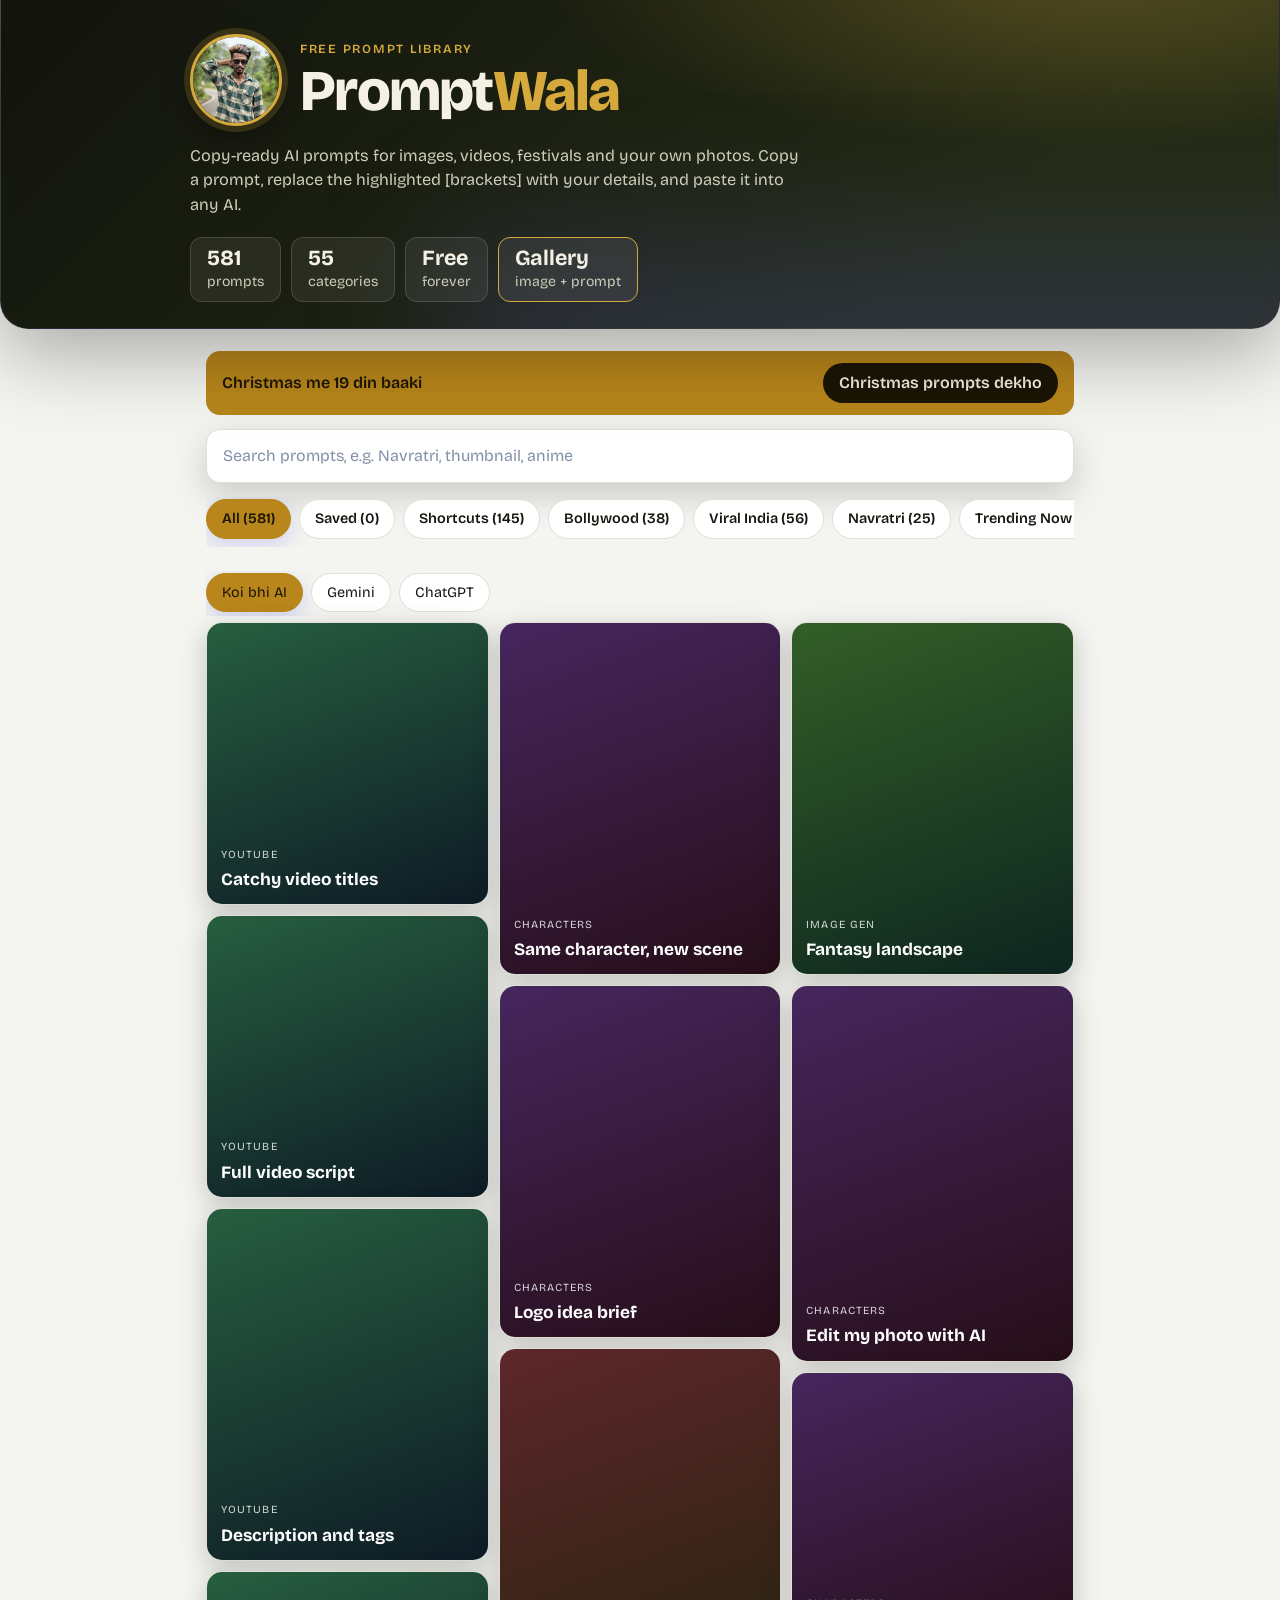
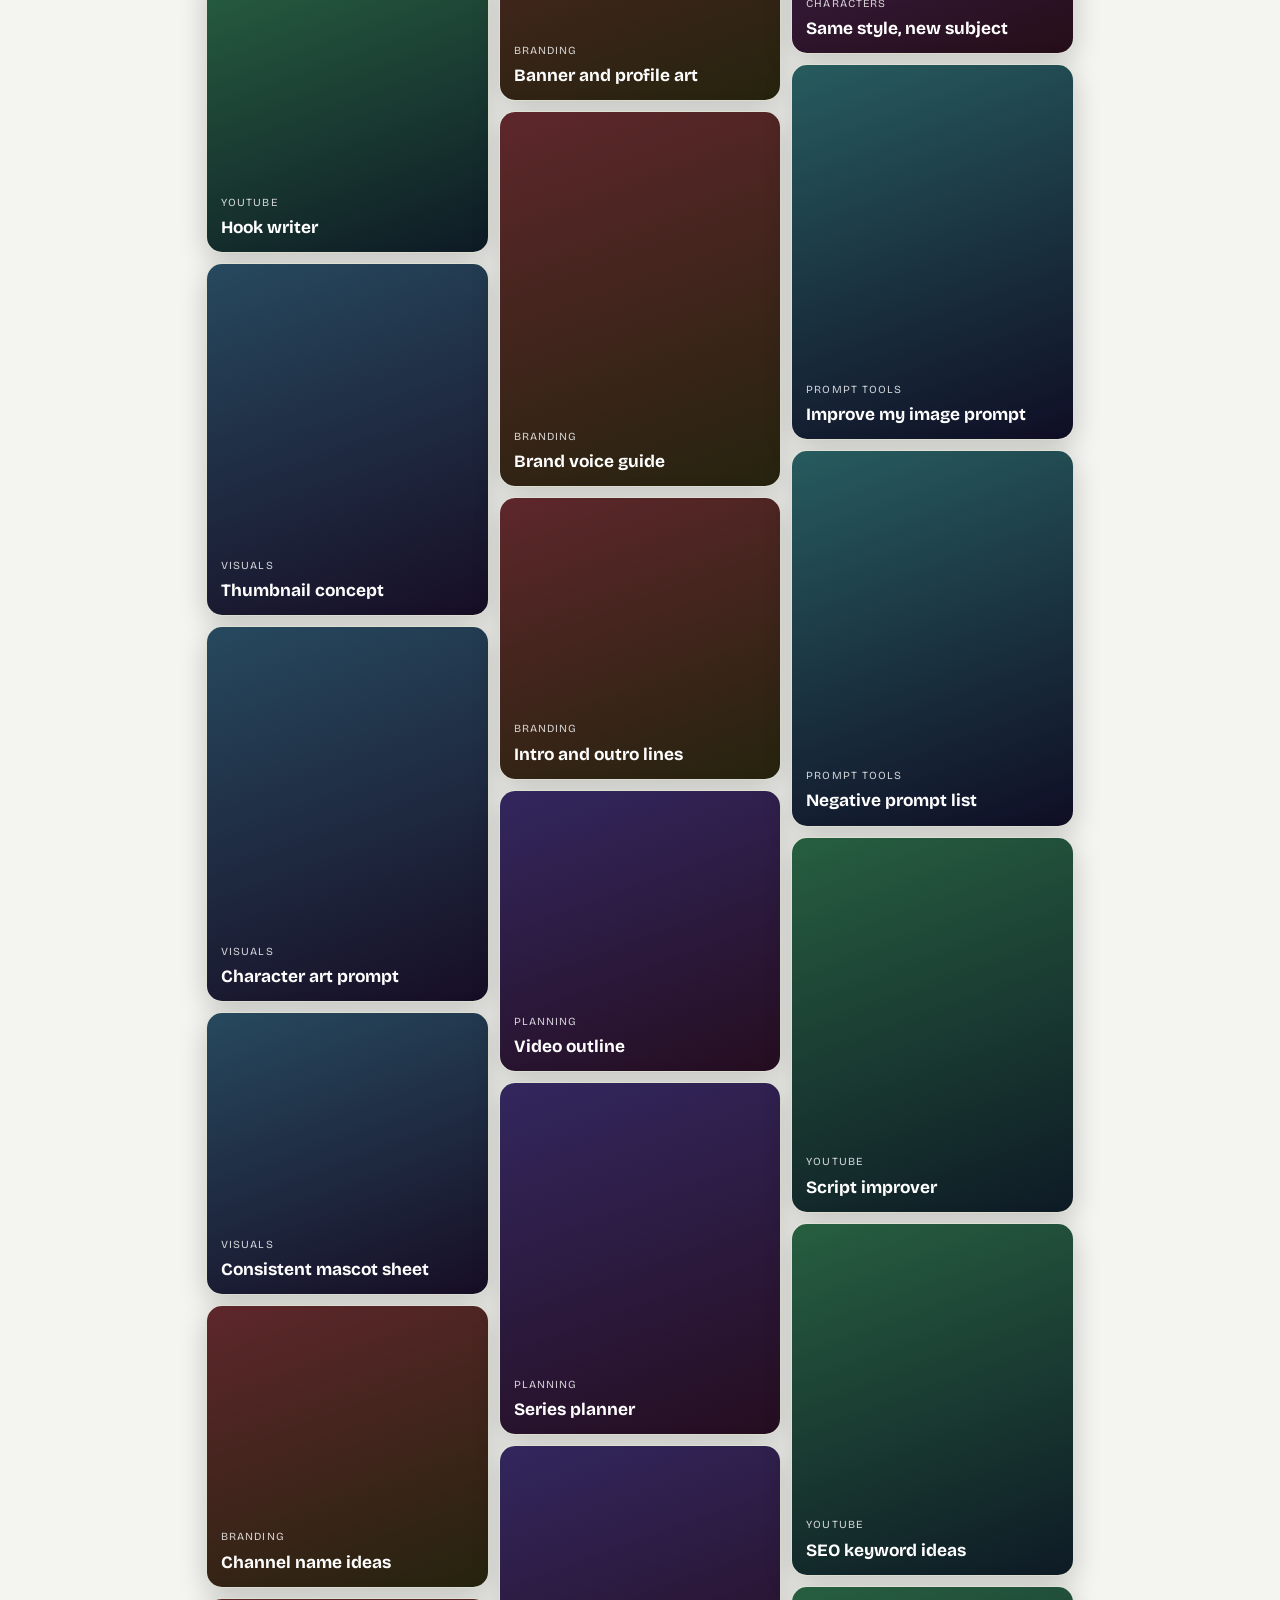
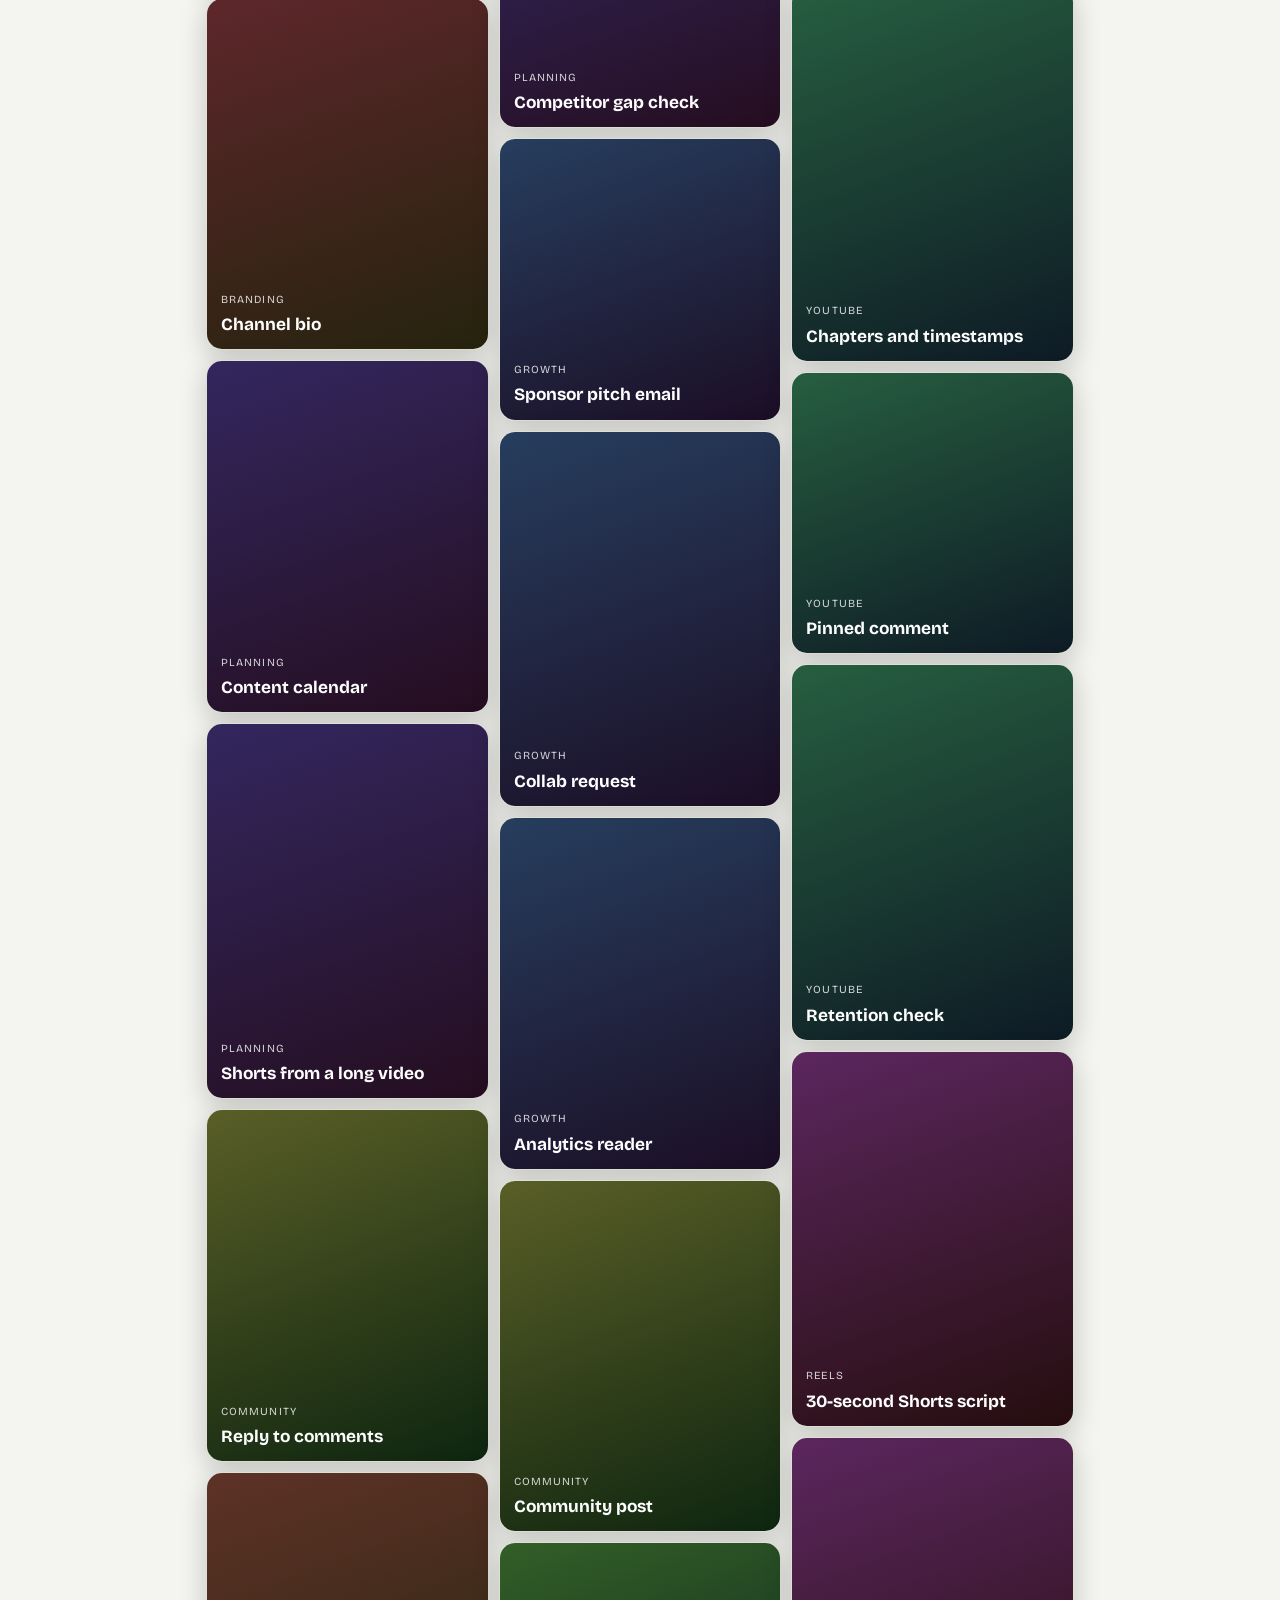
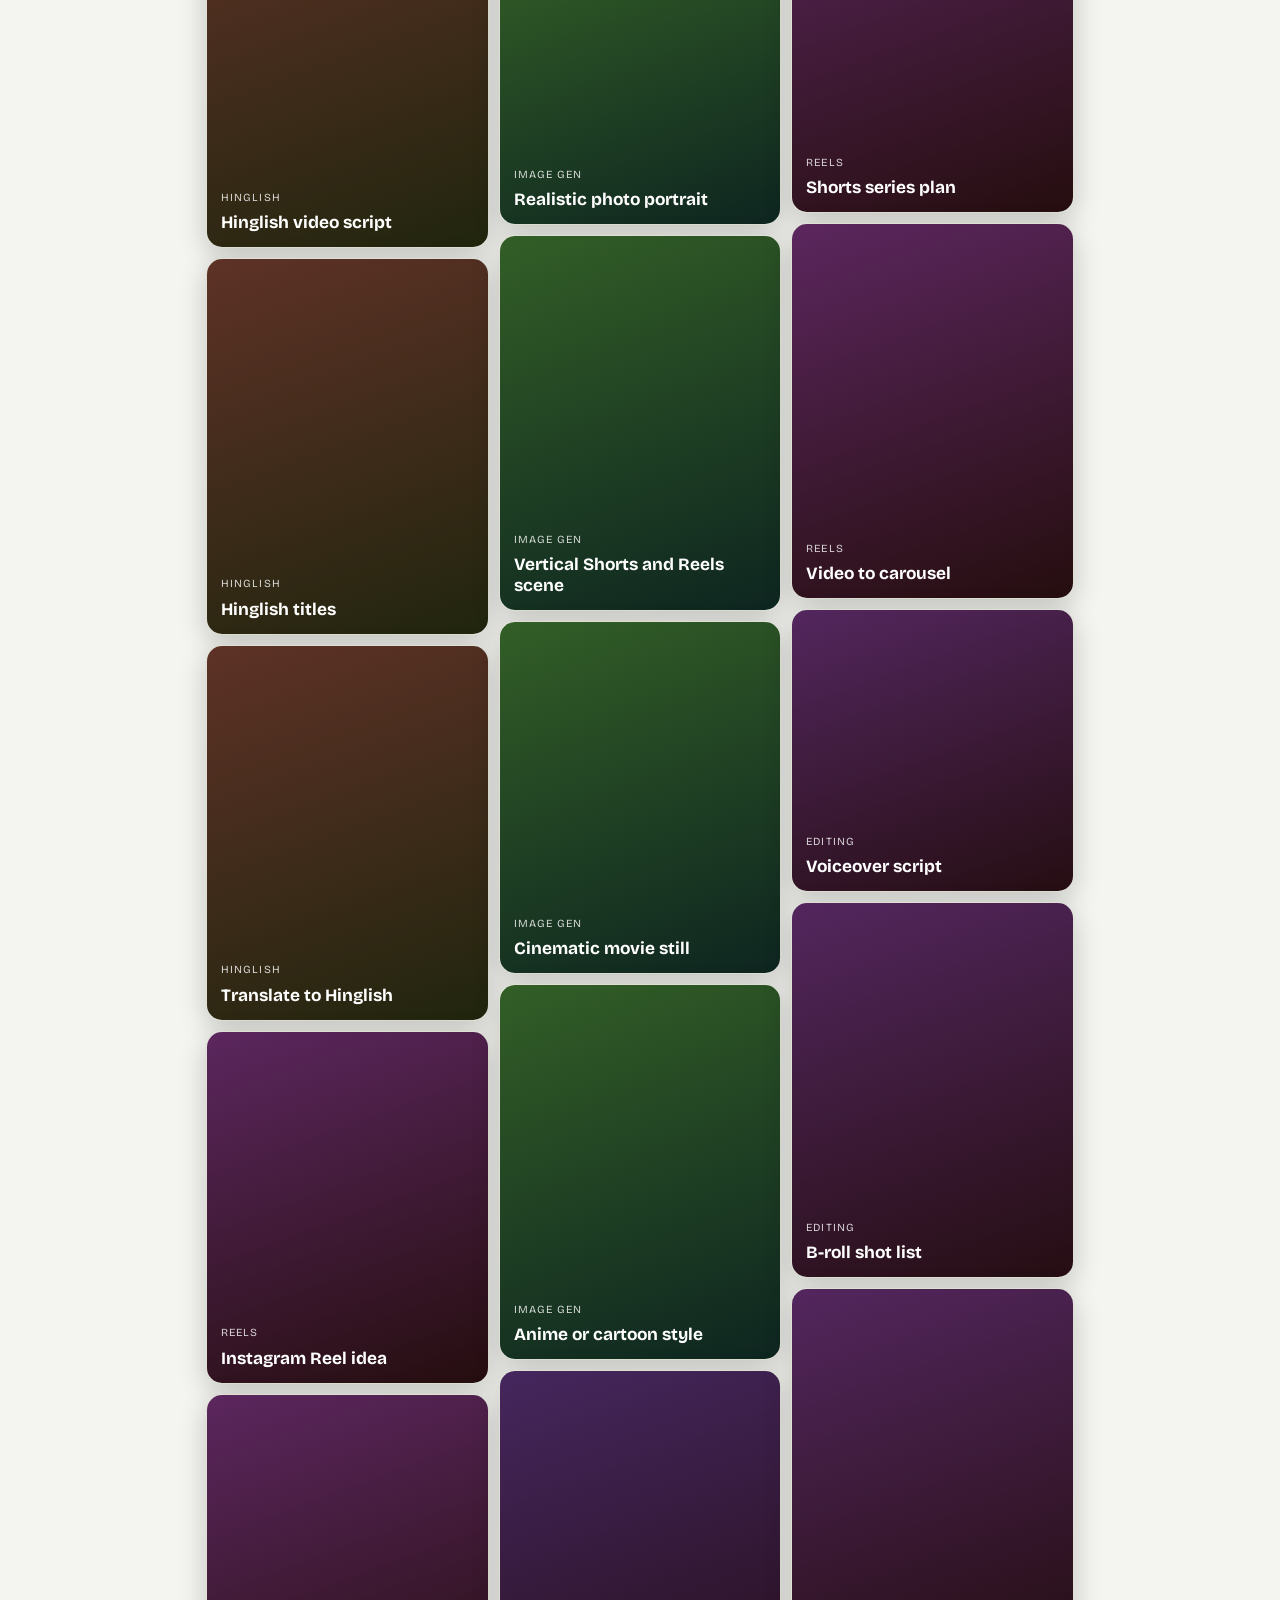
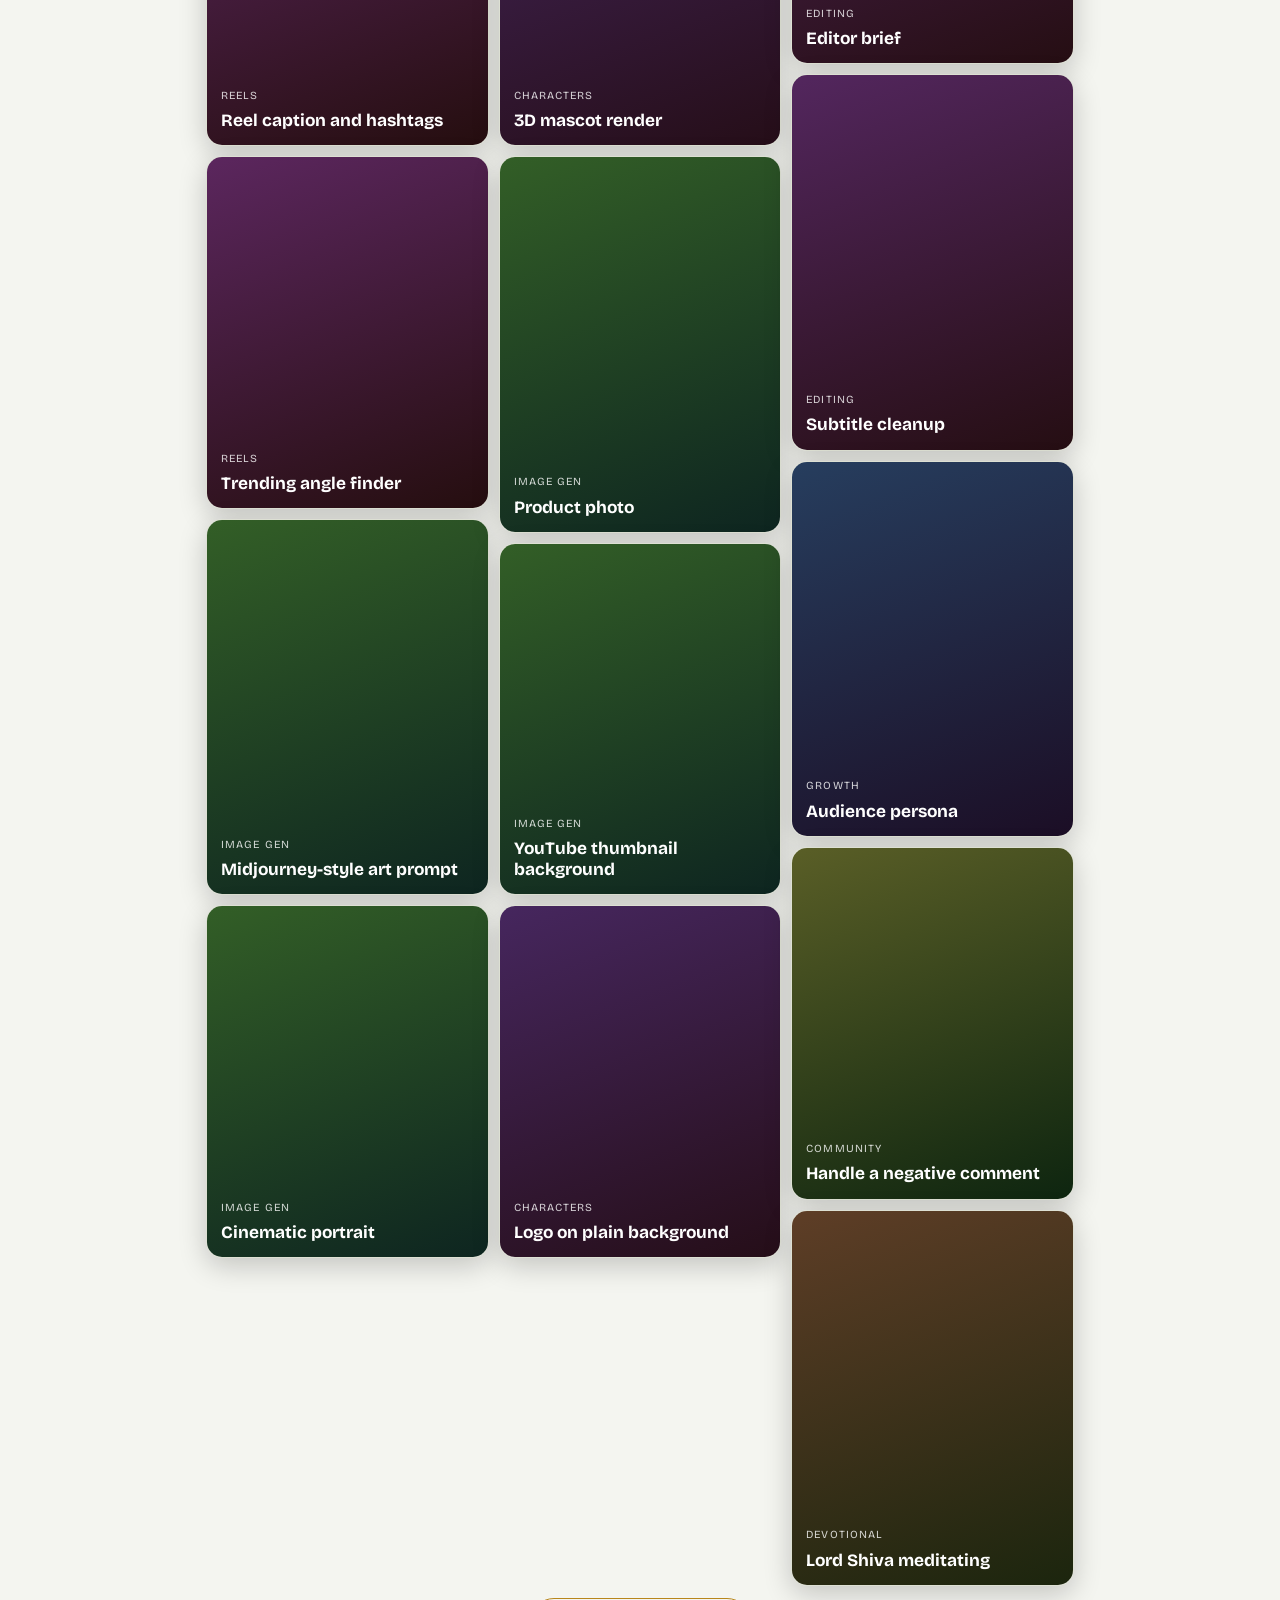
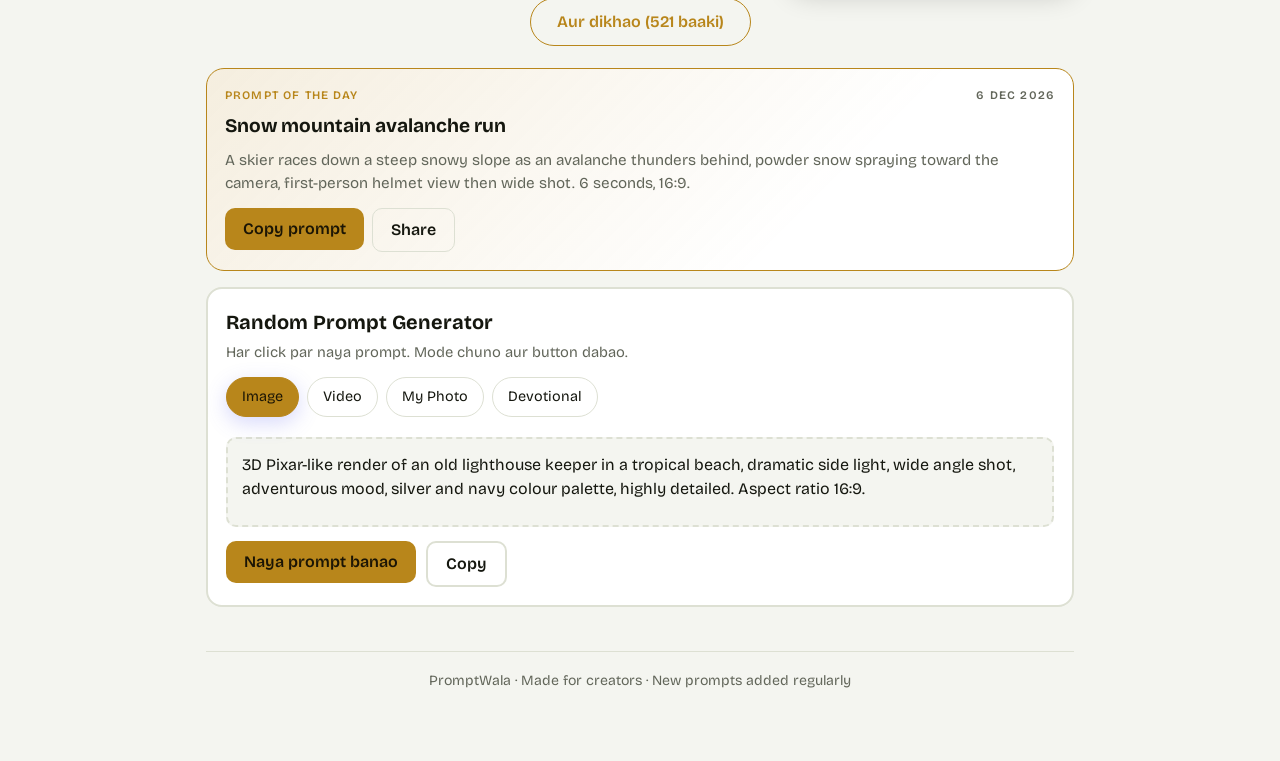
==== index.html @ 4deb3495 "Update stylesheet link with versioning" ====
<!DOCTYPE html>
<html lang="en">
<link rel="stylesheet" href="promptwala-2.css?v=2">
<head>
<meta charset="utf-8">
<meta name="viewport" content="width=device-width, initial-scale=1">
<meta name="theme-color" content="#14160F">
<meta property="og:type" content="website">
<meta property="og:site_name" content="PromptWala">
<meta property="og:title" content="PromptWala – Free AI prompts for creators">
<meta property="og:description" content="Copy-ready AI prompts for images, videos, festivals and your own photos. Free, with Gemini and ChatGPT tips.">
<meta property="og:url" content="https://jagdish1992max.github.io/Prompt-Shelf/">
<meta property="og:image" content="https://jagdish1992max.github.io/Prompt-Shelf/og-image.jpg">
<meta property="og:image:width" content="1200">
<meta property="og:image:height" content="630">
<meta name="twitter:card" content="summary_large_image">
<meta name="twitter:title" content="PromptWala – Free AI prompts for creators">
<meta name="twitter:description" content="Copy-ready AI prompts for images, videos, festivals and your own photos.">
<meta name="twitter:image" content="https://jagdish1992max.github.io/Prompt-Shelf/og-image.jpg">
<link rel="manifest" href="manifest.webmanifest">
<link rel="icon" type="image/png" href="icon-192.png">
<link rel="apple-touch-icon" href="apple-touch-icon.png">
<meta name="apple-mobile-web-app-capable" content="yes">
<meta name="apple-mobile-web-app-title" content="PromptWala">
<title>PromptWala – Free AI prompts for creators</title>
<meta name="description" content="Copy-ready AI prompts for images, videos, festivals and your own photos.">
<link rel="preconnect" href="https://fonts.googleapis.com">
<link href="https://fonts.googleapis.com/css2?family=Bricolage+Grotesque:wght@400;600;800&display=swap" rel="stylesheet">
<style>
:root{--bg:#F4F5F0;--ink:#15170F;--card:#fff;--line:#DDE0D3;--muted:#62665A;--accent:#4F6228;--gold:#B8861B;--goldbg:rgba(184,134,27,.14);--mint:rgba(184,134,27,.22)}
@media (prefers-color-scheme:dark){:root{--bg:#0F100B;--ink:#F1EFE3;--card:#181A12;--line:#2B2E21;--muted:#A3A692;--accent:#D6A93C;--gold:#D6A93C;--goldbg:rgba(214,169,60,.14);--mint:rgba(214,169,60,.25)}}
*{box-sizing:border-box}
body{margin:0;background:var(--bg);color:var(--ink);font-family:"Bricolage Grotesque",system-ui,sans-serif;line-height:1.5}
.hero{background:radial-gradient(900px 300px at 85% -10%,rgba(214,169,60,.28),transparent 60%),linear-gradient(135deg,#12140D,#232A14 75%);color:#F4F1E4;border-radius:0 0 28px 28px;padding:34px 18px 26px}
.wrap{max-width:900px;margin:0 auto}
.top{display:flex;gap:18px;align-items:center}
.avatar{width:92px;height:92px;border-radius:50%;object-fit:cover;object-position:top;border:3px solid #D6A93C;box-shadow:0 0 0 6px rgba(214,169,60,.18),0 10px 30px rgba(0,0,0,.4);flex:none}
.eyebrow{font-size:.78rem;letter-spacing:.14em;text-transform:uppercase;color:#D6A93C;margin:0 0 4px;font-weight:600}
h1{font-size:clamp(2.1rem,8.5vw,3.6rem);font-weight:800;line-height:1;margin:0;letter-spacing:-.03em}
h1 span{color:#D6A93C}
.sub{margin:18px 0 0;max-width:56ch;color:#CFCDB9;font-size:1.02rem}
.stats{display:flex;gap:10px;flex-wrap:wrap;margin-top:20px}
.stat{background:rgba(255,255,255,.07);border:1px solid rgba(255,255,255,.14);border-radius:12px;padding:9px 16px;font-size:.88rem;color:#CFCDB9}
.glink{text-decoration:none;border-color:#D6A93C;color:#CFCDB9}.stat b{display:block;font-size:1.35rem;color:#F4F1E4;line-height:1.1}
main{max-width:900px;margin:0 auto;padding:22px 16px 70px}
.search{width:100%;padding:14px 16px;font:inherit;color:var(--ink);background:var(--card);border:1px solid var(--line);border-radius:14px}
.search:focus,button:focus-visible{outline:3px solid var(--gold);outline-offset:2px}
.chips{display:flex;gap:8px;overflow-x:auto;scrollbar-width:none;padding:2px 0 8px}
.chips::-webkit-scrollbar{display:none}
.groups{margin-top:14px}.sub2{margin:0 0 14px}
.chip{flex:none;font:inherit;font-size:.9rem;padding:8px 15px;border-radius:99px;border:1px solid var(--line);background:var(--card);color:var(--ink);cursor:pointer;white-space:nowrap}
.groups .chip{font-weight:600}
.chip[aria-pressed=true]{background:var(--gold);border-color:var(--gold);color:#1B1505}
.list{columns:2;column-gap:10px;margin-top:6px}
@media(min-width:760px){.list{columns:3}}
.tile{break-inside:avoid;display:block;width:100%;margin:0 0 10px;padding:0;border:1px solid var(--line);border-radius:16px;overflow:hidden;position:relative;cursor:pointer;background:var(--card);text-align:left;color:#fff;font:inherit}
.tile img{display:block;width:100%;height:auto}
.tile .cap{position:absolute;left:0;right:0;bottom:0;padding:28px 11px 10px;background:linear-gradient(transparent,rgba(0,0,0,.75));font-size:.84rem;font-weight:600}
.po{display:flex;flex-direction:column;justify-content:flex-end;padding:14px;aspect-ratio:var(--ar,3/4)}
.po i{font-style:normal;font-size:.68rem;letter-spacing:.1em;text-transform:uppercase;opacity:.8;margin-bottom:6px}
.po b{font-size:1.08rem;line-height:1.22}
.tile:hover{border-color:var(--gold)}.tile:focus-visible{outline:3px solid var(--gold);outline-offset:2px}
.more{display:block;margin:12px auto 22px;font:inherit;font-weight:600;padding:11px 26px;border-radius:99px;border:1px solid var(--gold);background:transparent;color:var(--gold);cursor:pointer}
.modal{position:fixed;inset:0;background:rgba(0,0,0,.82);display:none;align-items:flex-start;justify-content:center;overflow-y:auto;padding:14px;z-index:20}
.modal.open{display:flex}
.sheet{background:var(--card);border:1px solid var(--line);border-radius:18px;max-width:520px;width:100%;overflow:hidden;margin:auto;color:var(--ink)}
.sheet>img{display:block;width:100%;max-height:68vh;object-fit:contain;background:#000}
.sheet .po.big{aspect-ratio:4/3;padding:18px;color:#fff}
.sbody{padding:16px}
.bar{display:flex;gap:8px;align-items:center;margin:0 0 12px}
.try{flex:1;font:inherit;font-weight:600;padding:11px 14px;border-radius:12px;border:1px solid var(--gold);background:var(--goldbg);color:var(--gold);cursor:pointer}
.ico{flex:none;width:44px;height:44px;display:grid;place-items:center;border-radius:12px;border:1px solid var(--line);background:transparent;color:var(--ink);cursor:pointer;text-decoration:none}
.ico svg{width:20px;height:20px;fill:none;stroke:currentColor;stroke-width:2;stroke-linecap:round;stroke-linejoin:round}
.ico.on{color:var(--gold);border-color:var(--gold)}.ico.on svg{fill:var(--gold)}
.ico.done{background:var(--gold);color:#1B1505;border-color:var(--gold)}
.ico:focus-visible,.try:focus-visible{outline:3px solid var(--gold);outline-offset:2px}
.pick{display:none;gap:8px;margin:0 0 10px;flex-wrap:wrap}.pick.show{display:flex}
.pick a{flex:1;text-align:center;text-decoration:none;font-weight:600;padding:10px;border-radius:10px;background:var(--gold);color:#1B1505}
.snote{margin:0 0 10px;font-size:.84rem;color:var(--muted)}
.stag{display:inline-block;margin:0 0 8px;font-size:.7rem;letter-spacing:.09em;text-transform:uppercase;font-weight:600;color:var(--gold);background:var(--goldbg);padding:3px 10px;border-radius:99px}
.sheet h2{margin:0 0 4px;font-size:1.2rem}
.slab{margin:12px 0 6px;font-size:.78rem;letter-spacing:.08em;text-transform:uppercase;font-weight:600;color:var(--muted)}
.ptxt{margin:0 0 14px;white-space:pre-wrap;font-size:.94rem;padding:12px;border-radius:12px;background:var(--bg);border:1px solid var(--line)}
.card{display:flex;flex-direction:column;gap:10px;background:var(--card);border:1px solid var(--line);border-radius:18px;padding:18px;transition:border-color .2s,transform .2s}
.card:hover{border-color:var(--gold);transform:translateY(-2px)}
.pthumb{order:-2;display:block;width:100%;height:150px;border-radius:12px;object-fit:cover;border:1px solid var(--line);margin:0}
button.pthumb{padding:0;background:none;cursor:zoom-in}
.pthumb.ph{display:flex;align-items:flex-end;padding:10px 12px;font-size:.78rem;font-weight:600;letter-spacing:.06em;text-transform:uppercase;color:rgba(255,255,255,.82)}
.zoom{position:fixed;inset:0;background:rgba(0,0,0,.92);display:none;align-items:center;justify-content:center;padding:14px;z-index:30;cursor:zoom-out}.zoom.open{display:flex}.zoom img{max-width:100%;max-height:100%;border-radius:10px}
.card .cat{order:-1;align-self:flex-start;margin:0;font-size:.7rem;letter-spacing:.09em;text-transform:uppercase;font-weight:600;color:var(--gold);background:var(--goldbg);padding:3px 10px;border-radius:99px}
.card h2{margin:0;font-size:1.12rem;line-height:1.25}
.card .text{margin:0;white-space:pre-wrap;font-size:.94rem;color:var(--muted);flex:1}
mark{background:var(--mint);color:var(--ink);padding:1px 5px;border-radius:5px;font-weight:600}
.copy{align-self:flex-start;font:inherit;font-weight:600;padding:9px 18px;border:0;border-radius:10px;background:var(--gold);color:#1B1505;cursor:pointer}
.copy.done{background:var(--accent);color:#fff}
.btns{display:flex;gap:8px;flex-wrap:wrap}.card .copy{align-self:auto}.copy.share{background:transparent;color:var(--ink);border:1px solid var(--line)}.copy.share:hover{border-color:var(--gold)}.save[aria-pressed=true]{background:var(--goldbg);border-color:var(--gold);color:var(--gold)}
.tools{padding-bottom:4px}.hint{margin:0 0 12px;font-size:.88rem;color:var(--muted)}.gen .chips{flex-wrap:wrap;overflow:visible}
.empty{padding:30px 0;color:var(--muted)}
footer{margin-top:44px;padding-top:18px;border-top:1px solid var(--line);color:var(--muted);font-size:.88rem;text-align:center}
</style>
</head>
<body>
<header class="hero"><div class="wrap">
  <div class="top">
    <img class="avatar" src="character.jpg" alt="PromptWala channel character" width="92" height="92">
    <div><p class="eyebrow">Free prompt library</p><h1>Prompt<span>Wala</span></h1></div>
  </div>
  <p class="sub">Copy-ready AI prompts for images, videos, festivals and your own photos. Copy a prompt, replace the highlighted [brackets] with your details, and paste it into any AI.</p>
  <div class="stats"><div class="stat"><b id="sp">0</b>prompts</div><div class="stat"><b id="sc">0</b>categories</div><div class="stat"><b>Free</b>forever</div><a class="stat glink" href="gallery.html"><b>Gallery</b>image + prompt</a></div>
</div></header>
<main>
  <section id="fest"></section>
  <input class="search" id="q" type="search" placeholder="Search prompts, e.g. Navratri, thumbnail, anime" aria-label="Search prompts">
  <div class="chips groups" id="groups"></div>
  <div class="chips sub2" id="chips"></div>
  <div class="chips tools" id="tools"></div>
  <p class="hint" id="toolhint" hidden></p>
  <div class="list" id="list"></div>
  <button class="more" id="more" hidden>Aur dikhao</button>
  <section id="potd"></section>
  <section id="gen"></section>
  <footer>PromptWala · Made for creators · New prompts added regularly</footer>
</main>
<div class="modal" id="modal" role="dialog" aria-modal="true" aria-label="Prompt"><div class="sheet" id="sheet"></div></div>
<div class="zoom" id="zoom" aria-hidden="true"><img id="zimg" alt=""></div>
<script src="prompts1.js"></script>
<script src="prompts2.js"></script>
<script src="prompts3.js"></script>
<script src="prompts4.js"></script>
<script src="prompts5.js"></script>
<script src="prompts6.js"></script>
<script src="prompts8.js"></script>
<script src="prompts9.js"></script>
<script src="prompts10.js"></script>
<script src="prompts11.js"></script>
<script src="prompts12.js"></script>
<script src="prompts13.js"></script>
<script src="prompts14.js"></script>
<script src="prompts15.js"></script>
<script src="prompts16.js"></script>
<script src="prompts17.js"></script>
<script src="prompts18.js"></script>
<script src="prompts19.js"></script>
<script src="prompts20.js"></script>
<script src="prompts21.js"></script>
<script src="prompts22.js"></script>
<script src="prompts23.js"></script>
<script src="prompt-images.js"></script>
<script src="prompts7.js"></script>
<script src="gen.js"></script>
<script src="potd.js"></script>
<script src="fest.js"></script>
<script src="pwa.js"></script>
<script src="analytics.js"></script>
<script>
if(typeof PROMPTS==="undefined"){PROMPTS=[]}
var grp="All",cat="All",term="";
var GROUPS=[["Shortcuts",["Shortcut Setup","Photo Shortcuts","Art Shortcuts","Festival Shortcuts","Place Shortcuts","Role Shortcuts"]],["Bollywood",["Bollywood Scenes","Bollywood Me","Bollywood Video","Filmy Writing"]],["Viral India",["Retro 80s","Viral Edits","Landmarks","Couples & Wedding","Model Photoshoot","Travel India","Trending Portraits"]],["Navratri",["Navratri Devi","Navratri Me","Navratri Content"]],["Trending Now",["Trending Now"]],["Diwali & Dussehra",["Diwali Images","Diwali Me","Dussehra","Diwali Content"]],["Image Generator",["Image Gen","Characters","Visuals","Prompt Tools"]],["My Photo",["Portrait Looks", "Art Styles", "Roles", "Travel Me", "Festive Me", "Devotional Me", "Channel Me", "Fashion Me", "Video Me"]],["Video Generator",["Video Gen","Action Video","Action Me","Horror Video","Comedy Video","Romantic Video","Sci-Fi Video"]],["Devotional",["Devotional"]],["Festival",["Festival"]],["YouTube & Content",["YouTube","Reels","Hinglish","Editing","Planning","Community","Growth"]],["Branding",["Branding"]]];
var c2g={};GROUPS.forEach(function(g){g[1].forEach(function(c){c2g[c]=g[0]})});
PROMPTS.forEach(function(x){if(!c2g[x.c]){c2g[x.c]="Other"}});
var FAV=[];try{FAV=JSON.parse(localStorage.getItem("pw_fav")||"[]")}catch(e){}
function fkey(x){return x.t+"|"+x.c}
function isFav(x){return FAV.indexOf(fkey(x))>-1}
function saveFav(){try{localStorage.setItem("pw_fav",JSON.stringify(FAV))}catch(e){}}
var tool="Any";try{tool=localStorage.getItem("pw_tool")||"Any"}catch(e){}
var TOOLS=[["Any","Koi bhi AI"],["Gemini","Gemini"],["ChatGPT","ChatGPT"]];
var HINT={"Any":"Prompt copy karo, [brackets] badlo, aur apne AI me paste karo. Jisme my uploaded photo likha hai, wahan pehle apni photo attach karo.","Gemini":"Gemini me photo attach karo (jahan prompt me my uploaded photo likha ho), prompt paste karo aur bhejo. Chehra badle to likho: keep my face exactly the same.","ChatGPT":"ChatGPT me photo attach karo, prompt paste karo aur bhejo. Result pasand na aaye to likho: make it more cinematic, keep my face exactly the same."};
var IMGG=["Image Generator","My Photo","Navratri","Trending Now","Diwali & Dussehra","Viral India","Devotional","Festival","Bollywood","Shortcuts"];
function isImg(x){var g=c2g[x.c];return IMGG.indexOf(g)>-1&&!/video|content|tools|writing|setup/i.test(x.c)&&!/^(Write|Plan|Give|Act as|Here is|Based on)/.test(x.p)&&!/seconds/.test(x.p)}
function withTool(x){if(tool==="Gemini"&&isImg(x))return "Create an image: "+x.p;if(tool==="ChatGPT"&&isImg(x))return "Generate an image: "+x.p;return x.p}
function renderTools(){var t=document.getElementById("tools"),hn=document.getElementById("toolhint");if(!t)return;t.innerHTML="";TOOLS.forEach(function(o){mk(t,o[1],o[0]===tool,function(){tool=o[0];try{localStorage.setItem("pw_tool",tool)}catch(e){}renderTools()})});hn.textContent=HINT[tool]}
var gnames=["All","Saved"];GROUPS.forEach(function(g){gnames.push(g[0])});if(PROMPTS.some(function(x){return c2g[x.c]==="Other"}))gnames.push("Other");
var groupsEl=document.getElementById("groups"),chips=document.getElementById("chips"),list=document.getElementById("list"),q=document.getElementById("q");
function count(g){return PROMPTS.filter(function(x){return g==="All"||(g==="Saved"?isFav(x):c2g[x.c]===g)}).length}
function hue(s){var n=0;for(var i=0;i<s.length;i++)n=(n*31+s.charCodeAt(i))%360;return n}
function thumb(x){var f=(typeof PIMG!=="undefined")?PIMG[x.t+"|"+x.c]:null;
  if(f)return '<button class="pthumb real" data-src="'+esc(f)+'" aria-label="'+esc(x.t)+' ki image bada dekho"><img class="pthumb" loading="lazy" src="'+esc(f)+'" alt="'+esc(x.t)+' ka sample result"></button>';
  var a=hue(x.c);return '<div class="pthumb ph" style="background:linear-gradient(135deg,hsl('+a+',38%,24%),hsl('+((a+50)%360)+',42%,11%))" aria-hidden="true">Sample image jaldi</div>'}
function zoom(src){document.getElementById("zimg").src=src;document.getElementById("zoom").classList.add("open")}
document.getElementById("zoom").onclick=function(){this.classList.remove("open")};
document.addEventListener("keydown",function(e){if(e.key==="Escape")document.getElementById("zoom").classList.remove("open")});
function esc(s){return s.replace(/&/g,"&amp;").replace(/</g,"&lt;").replace(/>/g,"&gt;")}
function mk(parent,label,on,fn){var b=document.createElement("button");b.className="chip";b.textContent=label;b.setAttribute("aria-pressed",on);b.onclick=fn;parent.appendChild(b)}
function renderChips(){
  var sl=groupsEl.scrollLeft;groupsEl.innerHTML="";chips.innerHTML="";
  gnames.forEach(function(g){mk(groupsEl,g+" ("+count(g)+")",g===grp,function(){grp=g;cat="All";renderChips();render()})});
  groupsEl.scrollLeft=sl;
  if(grp==="All")return;
  var subs=[];PROMPTS.forEach(function(x){if(c2g[x.c]===grp&&subs.indexOf(x.c)<0)subs.push(x.c)});
  if(subs.length<2)return;
  ["All"].concat(subs).forEach(function(c){mk(chips,c,c===cat,function(){cat=c;renderChips();render()})})
}
var PAGE=60,shown=PAGE,lastBtn=null,AR=["3/4","1/1","4/5"],moreBtn=document.getElementById("more"),modal=document.getElementById("modal"),sheet=document.getElementById("sheet");
function slug(x){return (x.c+"-"+x.t).toLowerCase().replace(/[^a-z0-9]+/g,"-").replace(/^-|-$/g,"")}
function imgOf(x){return (typeof PIMG!=="undefined")?PIMG[x.t+"|"+x.c]:null}
function posterStyle(x,big){var a=hue(x.c);return "background:linear-gradient(160deg,hsl("+a+",42%,26%),hsl("+((a+60)%360)+",46%,10%))"+(big?"":";--ar:"+AR[hue(x.t)%3])}
function tileFor(x){var b=document.createElement("button");b.className="tile";b.setAttribute("aria-label",x.t+" - prompt dekho");var f=imgOf(x);
  if(f){b.innerHTML='<img loading="lazy" src="'+esc(f)+'" alt="'+esc(x.t)+'"><span class="cap">'+esc(x.t)+'</span>'}
  else{b.innerHTML='<div class="po" style="'+posterStyle(x)+'"><i>'+esc(x.c)+'</i><b>'+esc(x.t)+'</b></div>'}
  b.onclick=function(){lastBtn=b;openSheet(x)};return b}
function render(keep){
  var out=PROMPTS.filter(function(x){return(grp==="All"||(grp==="Saved"?isFav(x):c2g[x.c]===grp))&&(cat==="All"||x.c===cat)&&(x.t+" "+x.p+" "+x.c).toLowerCase().indexOf(term)>-1});
  if(keep!==false)shown=PAGE;
  list.innerHTML="";moreBtn.hidden=true;
  if(!PROMPTS.length){list.innerHTML='<p class="empty">Prompts load nahi hue. Repo me prompts1.js aur prompts2.js upload karo.</p>';return}
  if(!out.length){list.innerHTML=grp==="Saved"?'<p class="empty">Abhi koi prompt save nahi hua. Kisi prompt ko kholkar dil dabao, wo yahan dikhega.</p>':'<p class="empty">No prompts match. Try a shorter word or pick All.</p>';return}
  out.slice(0,shown).forEach(function(x){list.appendChild(tileFor(x))});
  if(out.length>shown){moreBtn.hidden=false;moreBtn.textContent="Aur dikhao ("+(out.length-shown)+" baaki)"}
}
moreBtn.onclick=function(){shown+=PAGE;render(false)};
var IC={dl:'<path d="M21 15v4a2 2 0 0 1-2 2H5a2 2 0 0 1-2-2v-4M7 10l5 5 5-5M12 15V3"/>',sh:'<circle cx="18" cy="5" r="3"/><circle cx="6" cy="12" r="3"/><circle cx="18" cy="19" r="3"/><path d="M8.6 13.5l6.8 4M15.4 6.5l-6.8 4"/>',cp:'<rect x="9" y="9" width="13" height="13" rx="2"/><path d="M5 15H4a2 2 0 0 1-2-2V4a2 2 0 0 1 2-2h9a2 2 0 0 1 2 2v1"/>',ht:'<path d="M20.8 4.6a5.5 5.5 0 0 0-7.8 0L12 5.7l-1-1.1a5.5 5.5 0 0 0-7.8 7.8l1 1.1L12 21.2l7.8-7.7 1-1.1a5.5 5.5 0 0 0 0-7.8z"/>'};
function svg(k){return '<svg viewBox="0 0 24 24" aria-hidden="true">'+IC[k]+'</svg>'}
function flash(b){b.classList.add("done");setTimeout(function(){b.classList.remove("done")},1500)}
function openSheet(x){
  var f=imgOf(x),top=f?'<img src="'+esc(f)+'" alt="'+esc(x.t)+'">':'<div class="po big" style="'+posterStyle(x,true)+'"><i>'+esc(x.c)+'</i><b>'+esc(x.t)+'</b></div>';
  sheet.innerHTML=top+'<div class="sbody"><div class="bar"><button class="try" id="try">Try this prompt</button>'+(f?'<a class="ico" id="dl" aria-label="Image download karo" download href="'+esc(f)+'">'+svg("dl")+'</a>':'')+'<button class="ico" id="fv" aria-label="Favourite" aria-pressed="false">'+svg("ht")+'</button><button class="ico" id="cp" aria-label="Prompt copy karo">'+svg("cp")+'</button><button class="ico" id="sh" aria-label="Share">'+svg("sh")+'</button></div><div class="pick" id="pick"><a href="https://gemini.google.com/app" target="_blank" rel="noopener">Gemini kholo</a><a href="https://chatgpt.com/" target="_blank" rel="noopener">ChatGPT kholo</a></div><p class="snote" id="snote" hidden></p><span class="stag">'+esc(x.c)+'</span><h2>'+esc(x.t)+'</h2><p class="slab">Prompt</p><p class="ptxt">'+esc(x.p).replace(/\[([^\]]+)\]/g,"<mark>[$1]</mark>")+'</p><div class="bar"><button class="copy" id="cpb">Copy prompt</button><button class="copy share" id="cl">Close</button></div></div>';
  var $=function(i){return sheet.querySelector("#"+i)};
  function doCopy(btn,label){copy(withTool(x),btn);if(!label)flash(btn)}
  $("try").onclick=function(){copy(withTool(x),$("cp"));flash($("cp"));$("pick").classList.add("show");var n=$("snote");n.hidden=false;n.textContent="Prompt copy ho gaya. "+HINT[tool]};
  $("cp").onclick=function(){doCopy($("cp"))};
  $("cpb").onclick=function(){copy(withTool(x),$("cpb"))};
  $("sh").onclick=function(){share(x)};
  function favUI(){var on=isFav(x);$("fv").classList.toggle("on",on);$("fv").setAttribute("aria-pressed",on)}
  $("fv").onclick=function(){var k=fkey(x),i=FAV.indexOf(k);if(i>-1)FAV.splice(i,1);else FAV.push(k);saveFav();favUI();renderChips()};favUI();
  $("cl").onclick=closeSheet;
  modal.classList.add("open");document.body.style.overflow="hidden";modal.scrollTop=0;
  try{history.replaceState(null,"","#"+slug(x))}catch(e){}
}
function closeSheet(){modal.classList.remove("open");document.body.style.overflow="";try{history.replaceState(null,"",location.pathname+location.search)}catch(e){}if(grp==="Saved")render(false);if(lastBtn&&lastBtn.focus)lastBtn.focus()}
modal.addEventListener("click",function(e){if(e.target===modal)closeSheet()});
document.addEventListener("keydown",function(e){if(e.key==="Escape"&&modal.classList.contains("open"))closeSheet()});
function share(x){
  var link=location.href.split("#")[0]+"#"+slug(x),text=x.t+"\n\n"+withTool(x)+"\n\nMore free prompts: "+link;
  if(navigator.share){navigator.share({title:x.t+" - PromptWala",text:text}).catch(function(){})}
  else{window.open("https://wa.me/?text="+encodeURIComponent(text),"_blank")}
}
function copy(text,b){
  function ok(){b.textContent="Copied";b.classList.add("done");setTimeout(function(){b.textContent="Copy prompt";b.classList.remove("done")},1600)}
  if(navigator.clipboard&&navigator.clipboard.writeText){navigator.clipboard.writeText(text).then(ok,fallback)}else fallback();
  function fallback(){var t=document.createElement("textarea");t.value=text;document.body.appendChild(t);t.select();try{document.execCommand("copy");ok()}catch(e){}document.body.removeChild(t)}
}
q.oninput=function(){term=q.value.toLowerCase().trim();render()};
renderChips();renderTools();render();var hh=location.hash.slice(1);if(hh){var ff=PROMPTS.filter(function(x){return slug(x)===hh})[0];if(ff)openSheet(ff)}
var sp=document.getElementById("sp"),sc=document.getElementById("sc");if(sp){sp.textContent=PROMPTS.length}if(sc){var u=[];PROMPTS.forEach(function(x){if(u.indexOf(x.c)<0)u.push(x.c)});sc.textContent=u.length}
</script>
</body>
</html>
---- promptwala-2.css ----
/* PromptWala 2.0 — dark creator-first interface */
:root{
 --bg:#080b14;--ink:#f4f6ff;--card:#111827;--line:rgba(148,163,184,.2);
 --muted:#a7b1c7;--accent:#8b5cf6;--gold:#8b5cf6;--goldbg:rgba(139,92,246,.16);
 --mint:rgba(56,189,248,.2);color-scheme:dark;
}
html{scroll-behavior:smooth;background:var(--bg)}
body{background:radial-gradient(900px 500px at 8% 0%,rgba(37,99,235,.16),transparent 58%),radial-gradient(800px 480px at 100% 18%,rgba(139,92,246,.13),transparent 55%),var(--bg);color:var(--ink)}
.hero{position:relative;isolation:isolate;overflow:hidden;border:1px solid rgba(129,140,248,.18);border-top:0;border-radius:0 0 30px 30px;padding:clamp(28px,6vw,58px) 20px 30px;background:radial-gradient(700px 280px at 85% 0%,rgba(124,58,237,.34),transparent 65%),radial-gradient(600px 260px at 0% 100%,rgba(37,99,235,.22),transparent 65%),linear-gradient(135deg,#080d1d,#11152b 55%,#17102d);box-shadow:0 24px 80px rgba(0,0,0,.32)}
.hero:after{content:"";position:absolute;inset:auto -10% -130px 35%;height:220px;background:rgba(99,102,241,.18);filter:blur(70px);z-index:-1}
.wrap,main{max-width:1120px}
.top{gap:18px}
.avatar{border-color:#9b8cff;box-shadow:0 0 0 6px rgba(139,92,246,.16),0 0 38px rgba(99,102,241,.28)}
.eyebrow{color:#a5b4fc}
h1 span{color:#a78bfa}
.sub{color:#c5cbe0;max-width:64ch}
.stats{gap:10px}
.stat{background:rgba(255,255,255,.055);border:1px solid rgba(196,181,253,.16);border-radius:14px;backdrop-filter:blur(12px);color:#cbd5e1}
.stat b{color:#fff}
.glink{color:#e0e7ff;border-color:rgba(167,139,250,.5)}
main{padding-top:28px}
.search{min-height:54px;padding:15px 18px 15px 48px;border-radius:16px;border:1px solid rgba(148,163,184,.22);background:rgba(17,24,39,.88);box-shadow:0 12px 34px rgba(0,0,0,.18);background-image:url("data:image/svg+xml,%3Csvg xmlns='http://www.w3.org/2000/svg' width='22' height='22' viewBox='0 0 24 24' fill='none' stroke='%2394a3b8' stroke-width='2' stroke-linecap='round'%3E%3Ccircle cx='11' cy='11' r='7'/%3E%3Cpath d='m20 20-4-4'/%3E%3C/svg%3E");background-repeat:no-repeat;background-position:16px center}
.search::placeholder{color:#8490a8}
.chips{padding:6px 0 10px;gap:9px}
.chip{background:#111827;border-color:rgba(148,163,184,.2);color:#dbe4f5;padding:9px 15px;border-radius:999px}
.chip[aria-pressed=true]{background:linear-gradient(135deg,#7c3aed,#2563eb);border-color:transparent;color:white;box-shadow:0 6px 20px rgba(99,102,241,.25)}
.list{columns:1;column-gap:14px;margin-top:12px}
@media(min-width:560px){.list{columns:2}}
@media(min-width:900px){.list{columns:3}}
.tile{border:1px solid rgba(148,163,184,.2);border-radius:18px;background:#101827;box-shadow:0 8px 28px rgba(0,0,0,.2);transition:transform .22s,border-color .22s,box-shadow .22s}
.tile:hover{border-color:rgba(167,139,250,.8);transform:translateY(-3px);box-shadow:0 16px 38px rgba(49,46,129,.24)}
.po{background-color:#121a2e}
.po b{font-size:1.12rem}
.tile .cap{font-size:.92rem;padding:36px 13px 12px}
.card,.sheet{background:#101827;border-color:rgba(148,163,184,.22);color:#f4f6ff;box-shadow:0 18px 55px rgba(0,0,0,.32)}
.card{border-radius:20px}
.card .text,.snote,.hint{color:#a7b1c7}
.ptxt{background:#0a1020;border-color:rgba(148,163,184,.2);color:#e5eaf7}
.stag,.card .cat{color:#c4b5fd;background:rgba(139,92,246,.16)}
.copy,.pick a{background:linear-gradient(135deg,#8b5cf6,#3b82f6);color:#fff}
.copy.done,.ico.done{background:#059669;color:white}
.ico{border-color:rgba(148,163,184,.22);color:#e5e7eb;background:#0d1525}
.ico.on{color:#f0abfc;border-color:#c084fc}
.more{border-color:#8b5cf6;color:#c4b5fd;background:rgba(139,92,246,.08);border-radius:999px}
footer{border-color:rgba(148,163,184,.16);color:#8793aa}
.empty{color:#a7b1c7}
#pw-toolbar{display:flex;align-items:center;justify-content:space-between;gap:10px;flex-wrap:wrap;margin:10px 0 8px}
#pw-count{font-size:.85rem;color:#9aa8c0}
#pw-actions{display:flex;gap:8px;flex-wrap:wrap}
.pw-action{font:inherit;font-size:.84rem;font-weight:650;color:#dbeafe;background:#111827;border:1px solid rgba(148,163,184,.22);border-radius:11px;padding:9px 12px;cursor:pointer}
.pw-action:hover{border-color:#8b5cf6;background:#171b33}
.pw-action.primary{background:linear-gradient(135deg,#6d28d9,#2563eb);border:0;color:white}
#pw-sort{font:inherit;font-size:.84rem;color:#e5e7eb;background:#111827;border:1px solid rgba(148,163,184,.22);border-radius:11px;padding:9px 10px;max-width:155px}
#pw-toast{position:fixed;left:50%;bottom:22px;transform:translate(-50%,18px);opacity:0;pointer-events:none;z-index:60;background:#172554;border:1px solid rgba(129,140,248,.45);color:#eff6ff;border-radius:999px;padding:10px 16px;font-size:.88rem;box-shadow:0 12px 35px rgba(0,0,0,.35);transition:.2s}
#pw-toast.show{opacity:1;transform:translate(-50%,0)}
button:focus-visible,a:focus-visible,input:focus-visible,select:focus-visible{outline:3px solid #a78bfa;outline-offset:3px}
@media(max-width:520px){.top{align-items:center}.avatar{width:70px;height:70px}.stats .stat{padding:8px 11px}.sub{font-size:.94rem}main{padding-left:13px;padding-right:13px}.pw-action{padding:9px 10px}}
@media(prefers-reduced-motion:reduce){*,*:before,*:after{scroll-behavior:auto!important;animation:none!important;transition:none!important}}
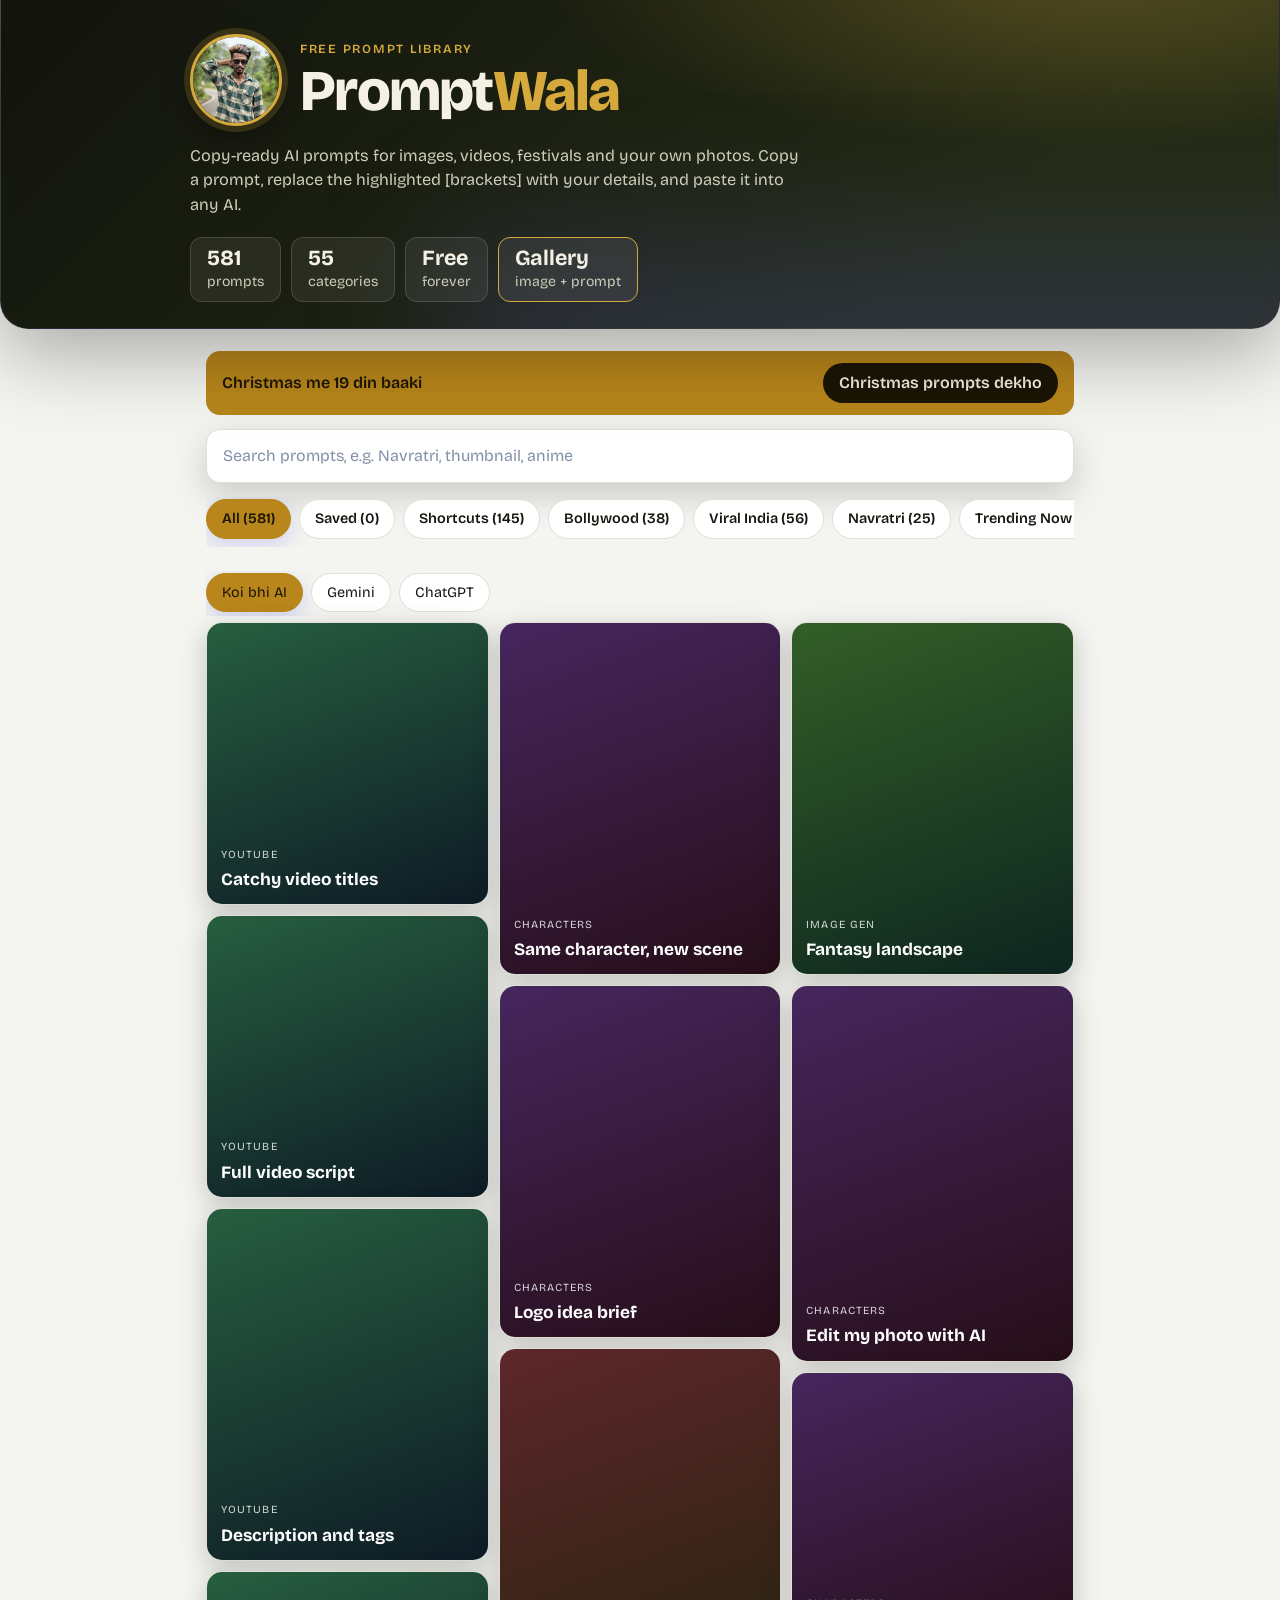
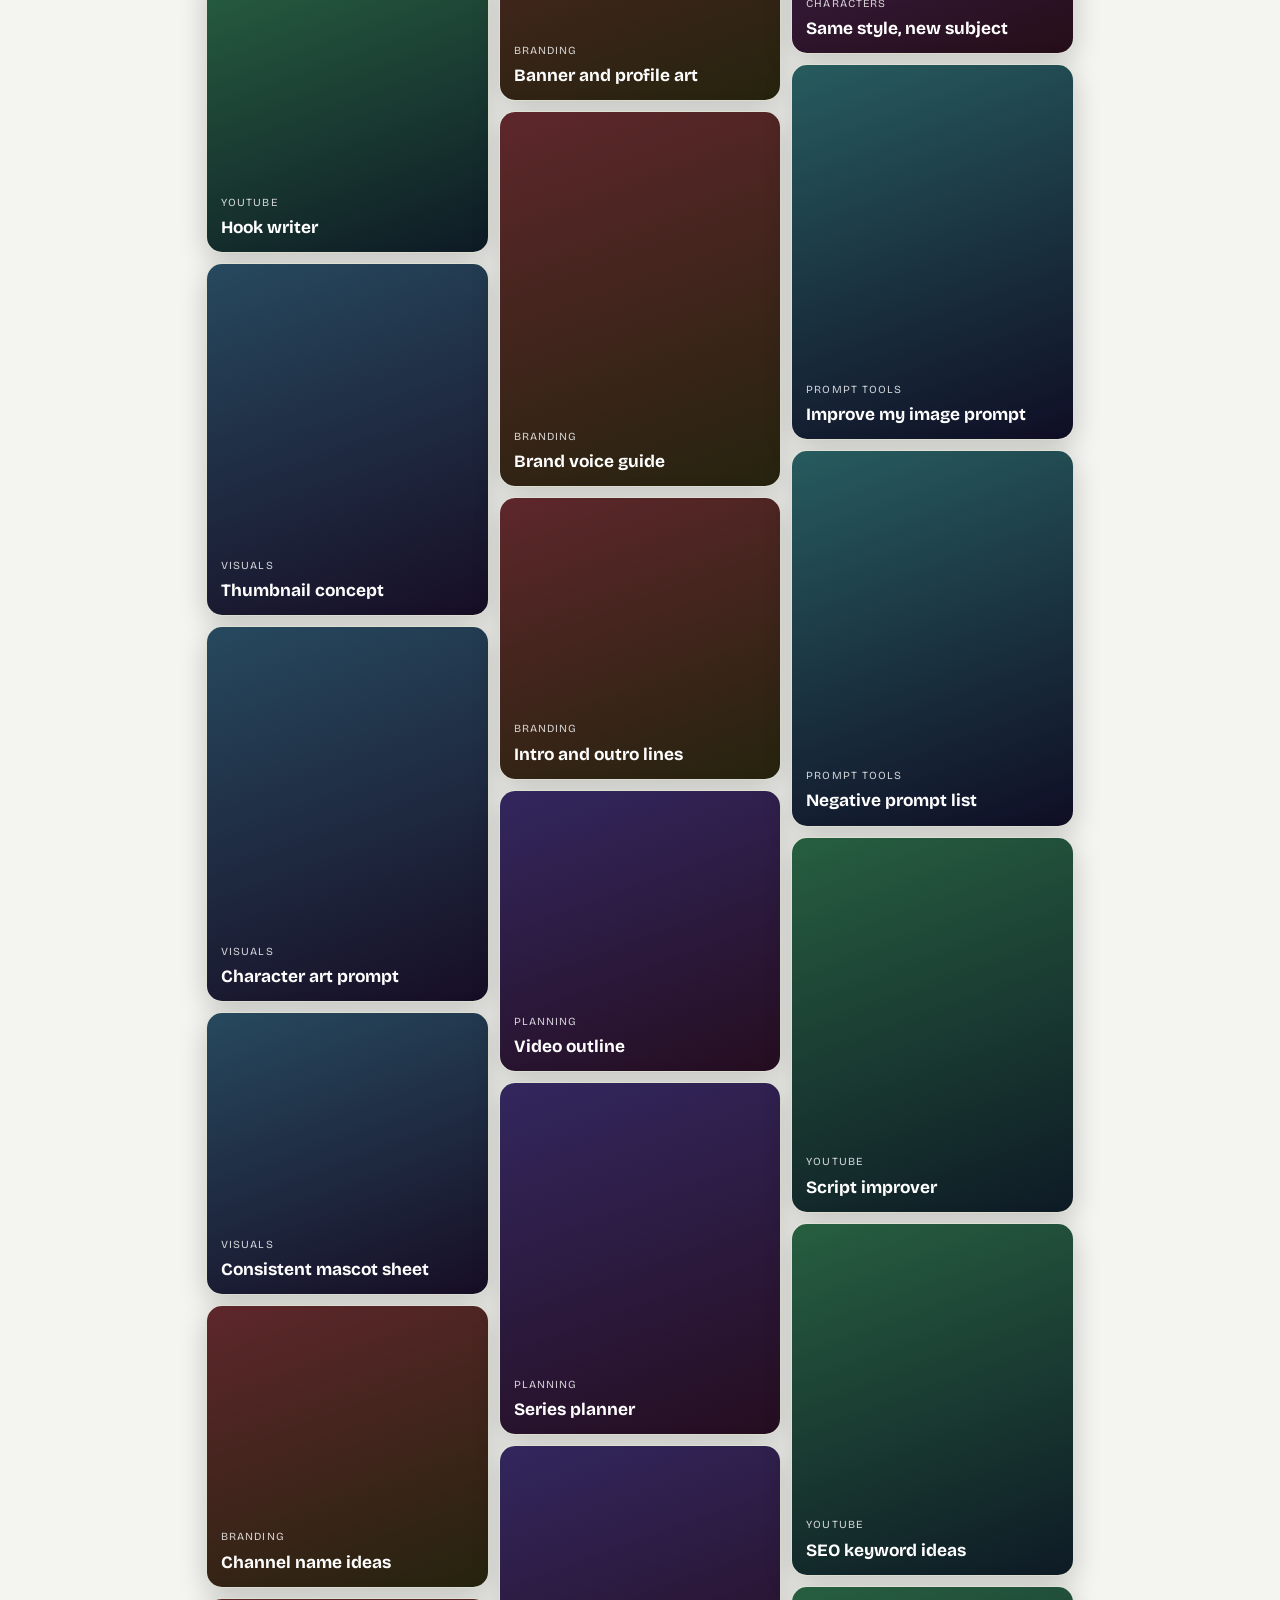
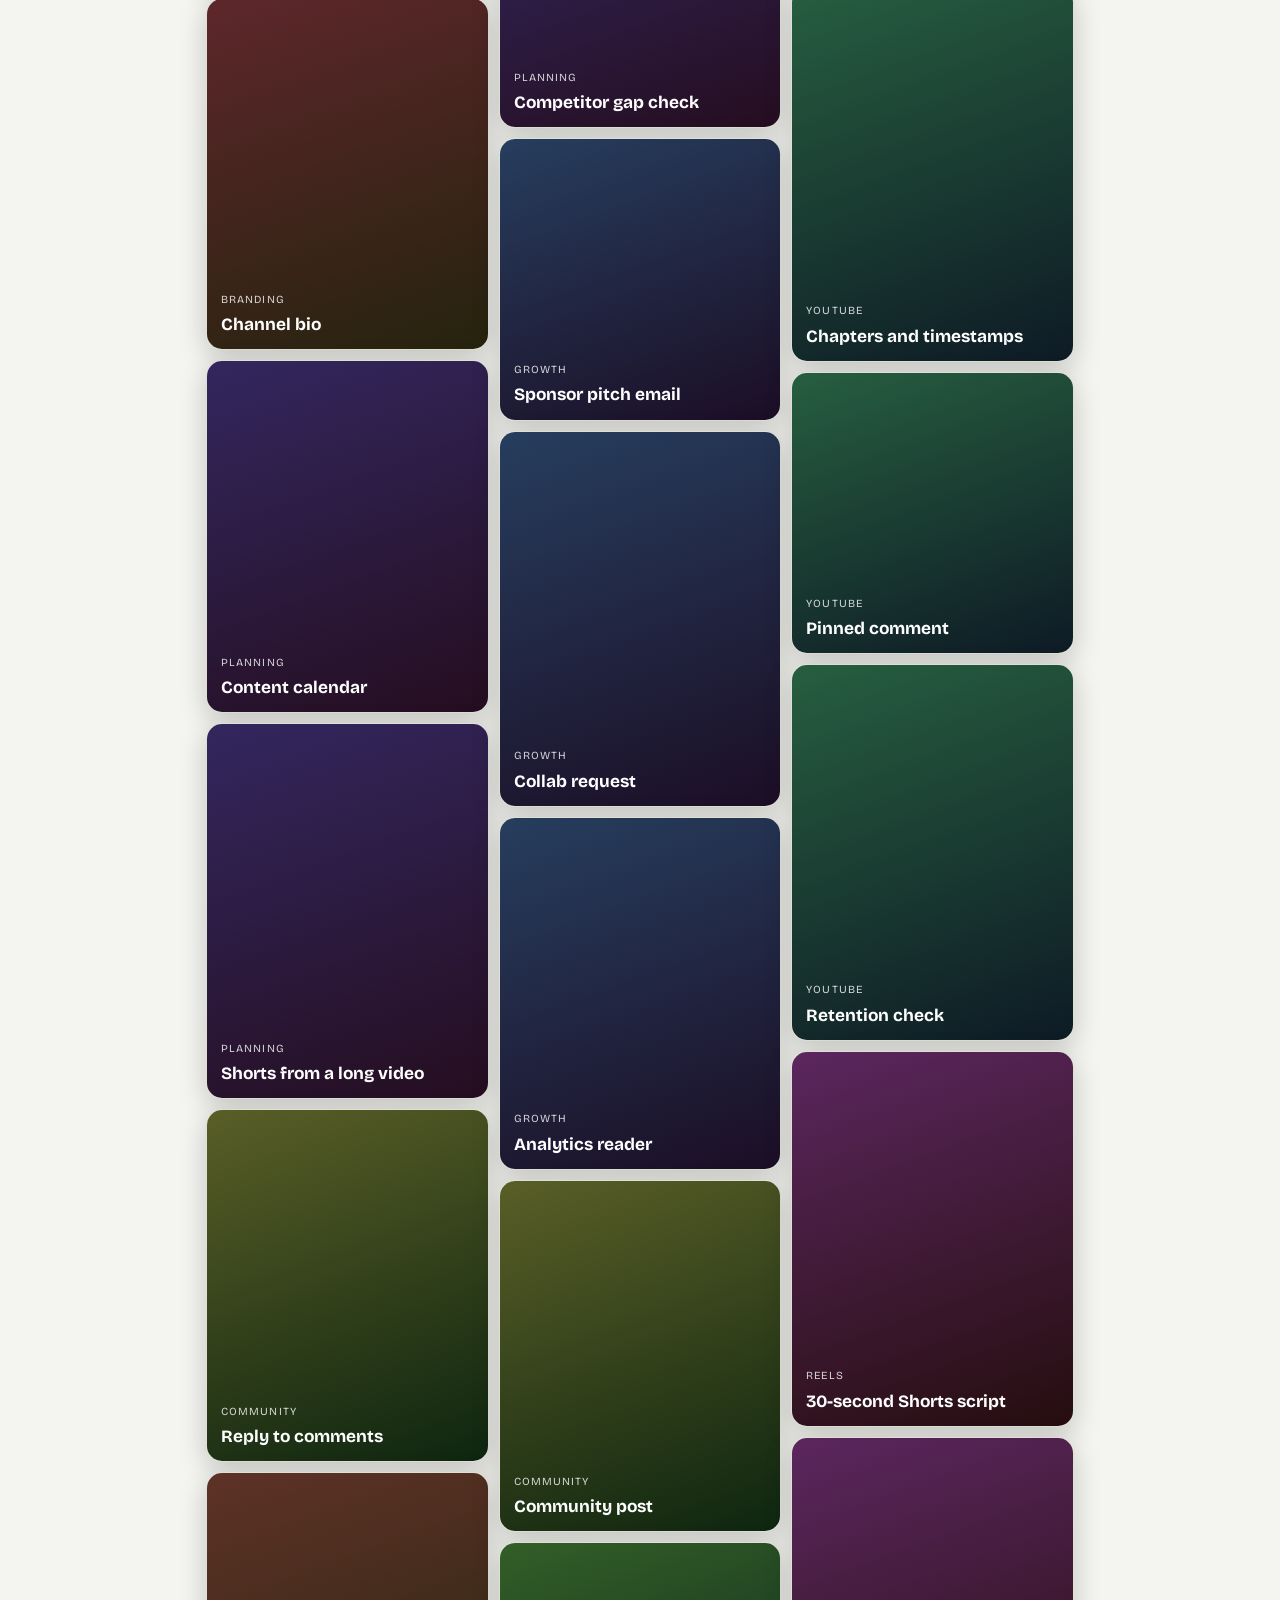
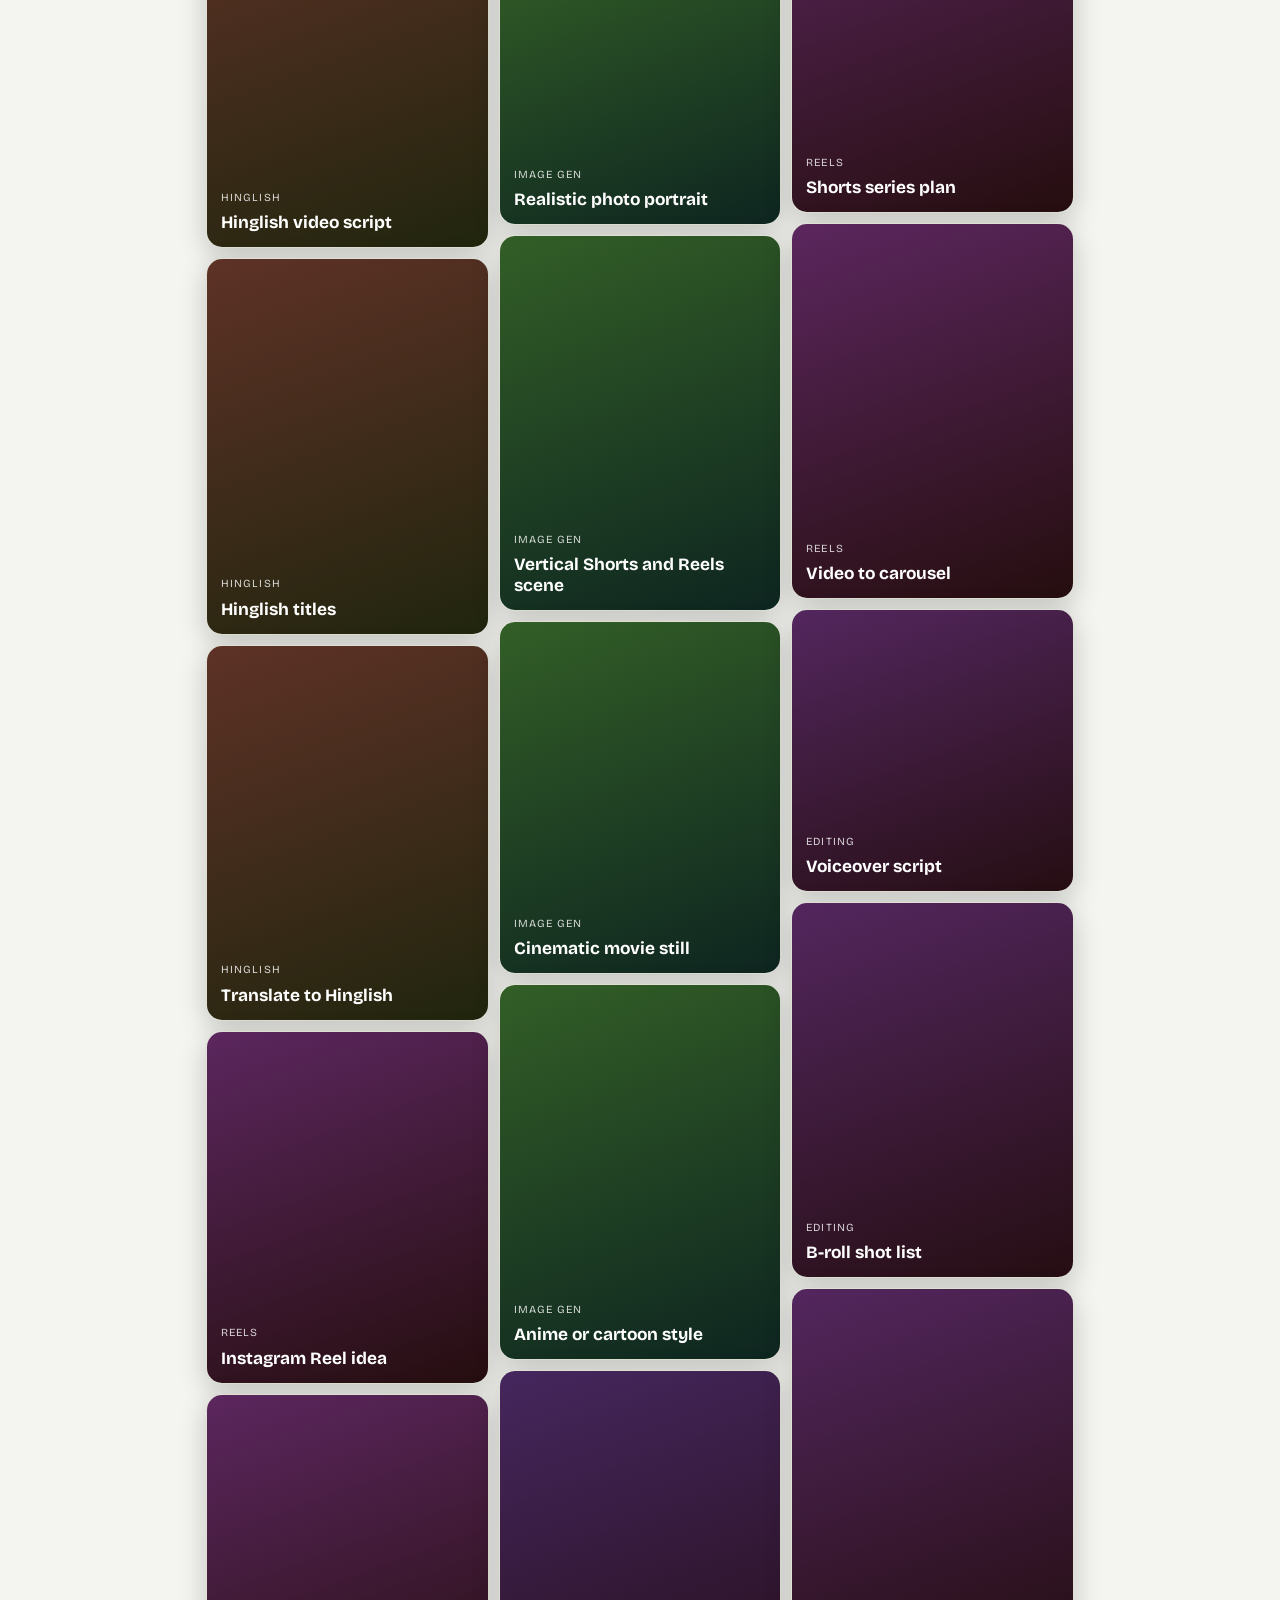
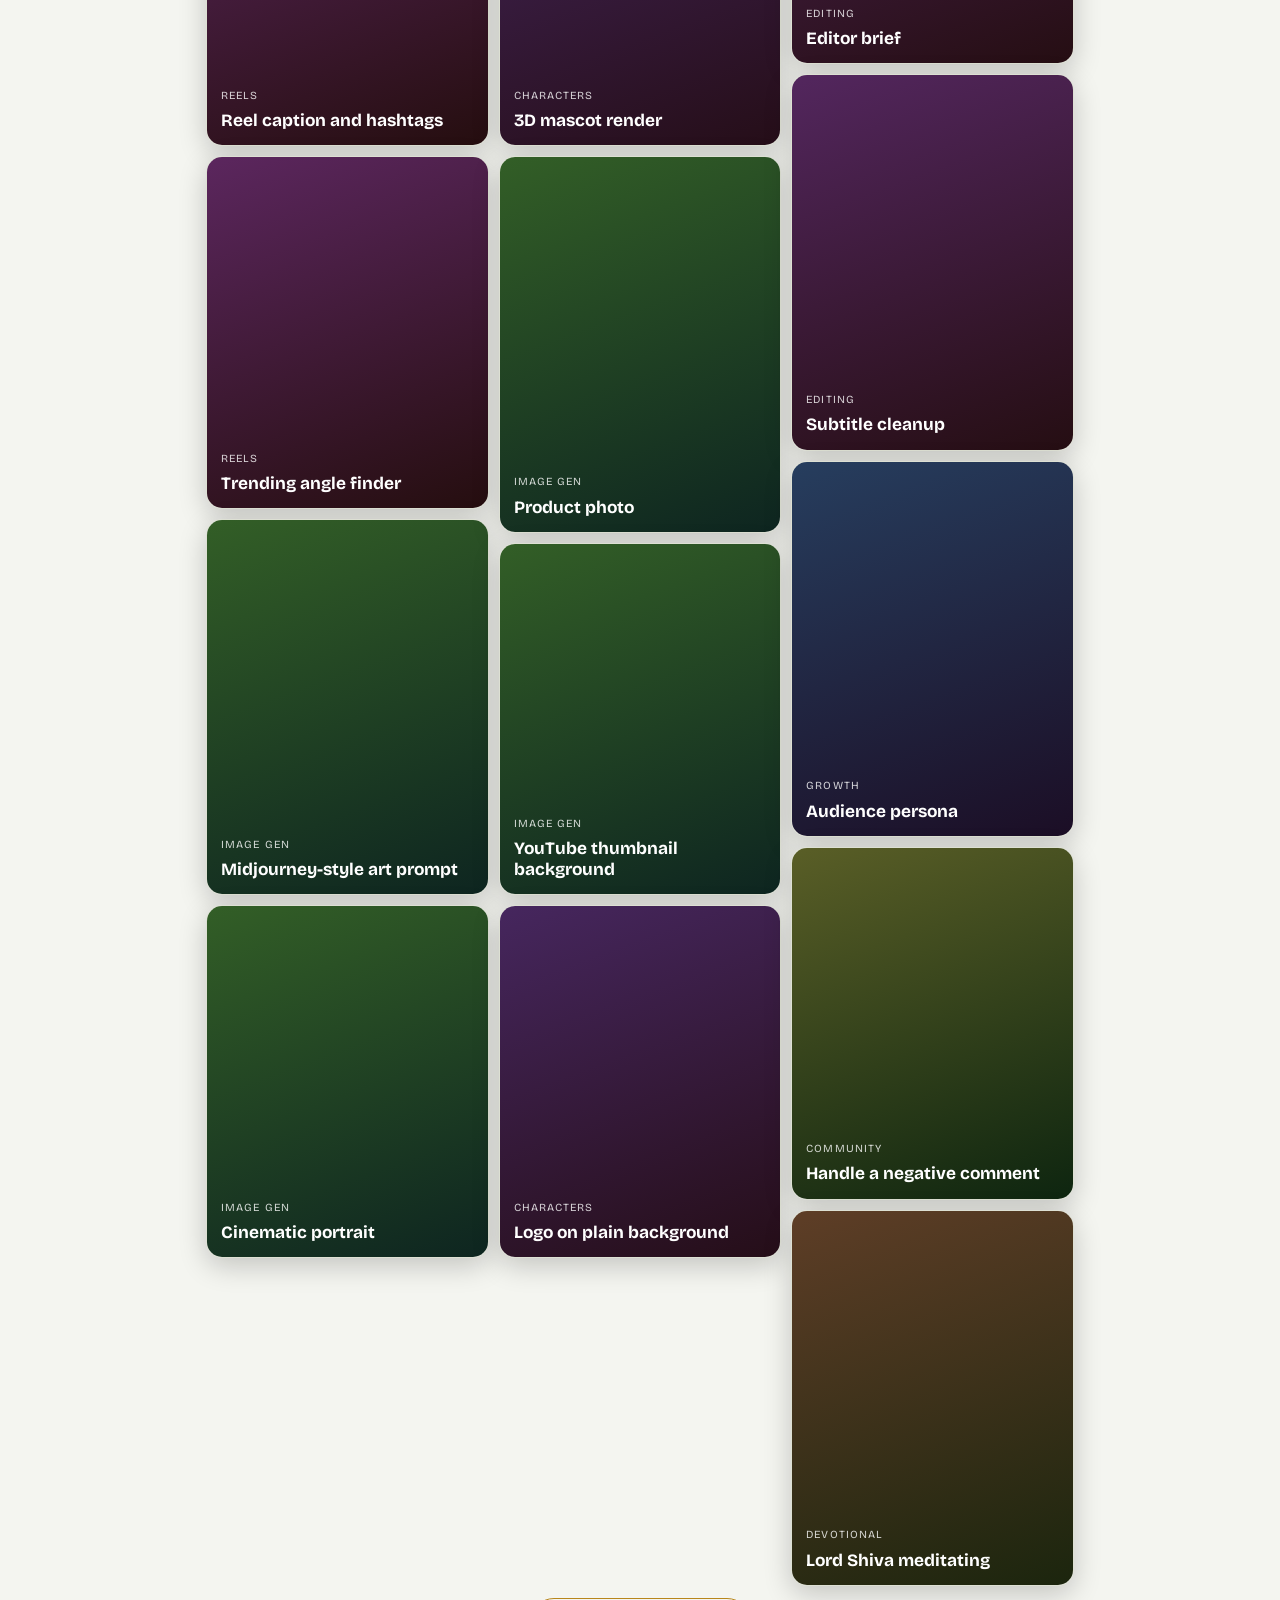
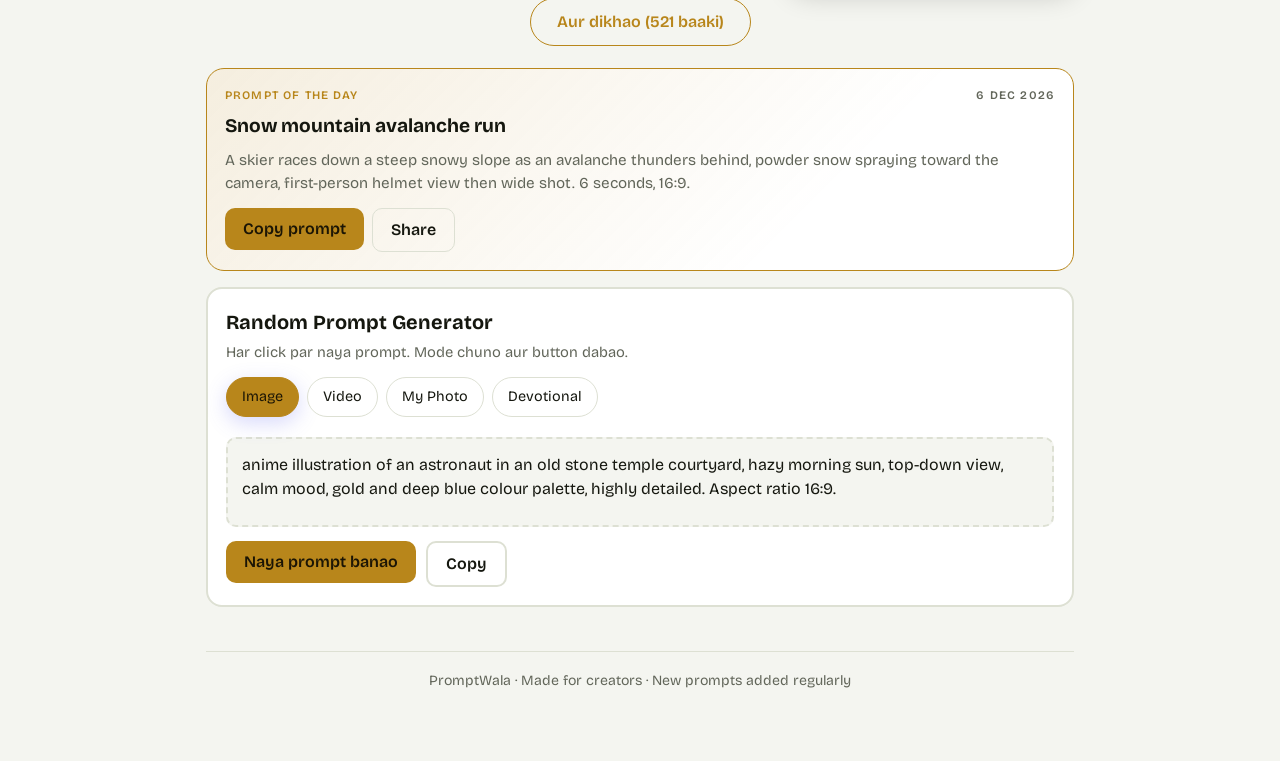
==== commit e83d760b: "Fix HTML syntax for stylesheet link" ====
--- a/index.html
+++ b/index.html
@@ -1,7 +1,7 @@
 <!DOCTYPE html>
 <html lang="en">
+<head>
 <link rel="stylesheet" href="promptwala-2.css?v=2">
-<head>
 <meta charset="utf-8">
 <meta name="viewport" content="width=device-width, initial-scale=1">
 <meta name="theme-color" content="#14160F">
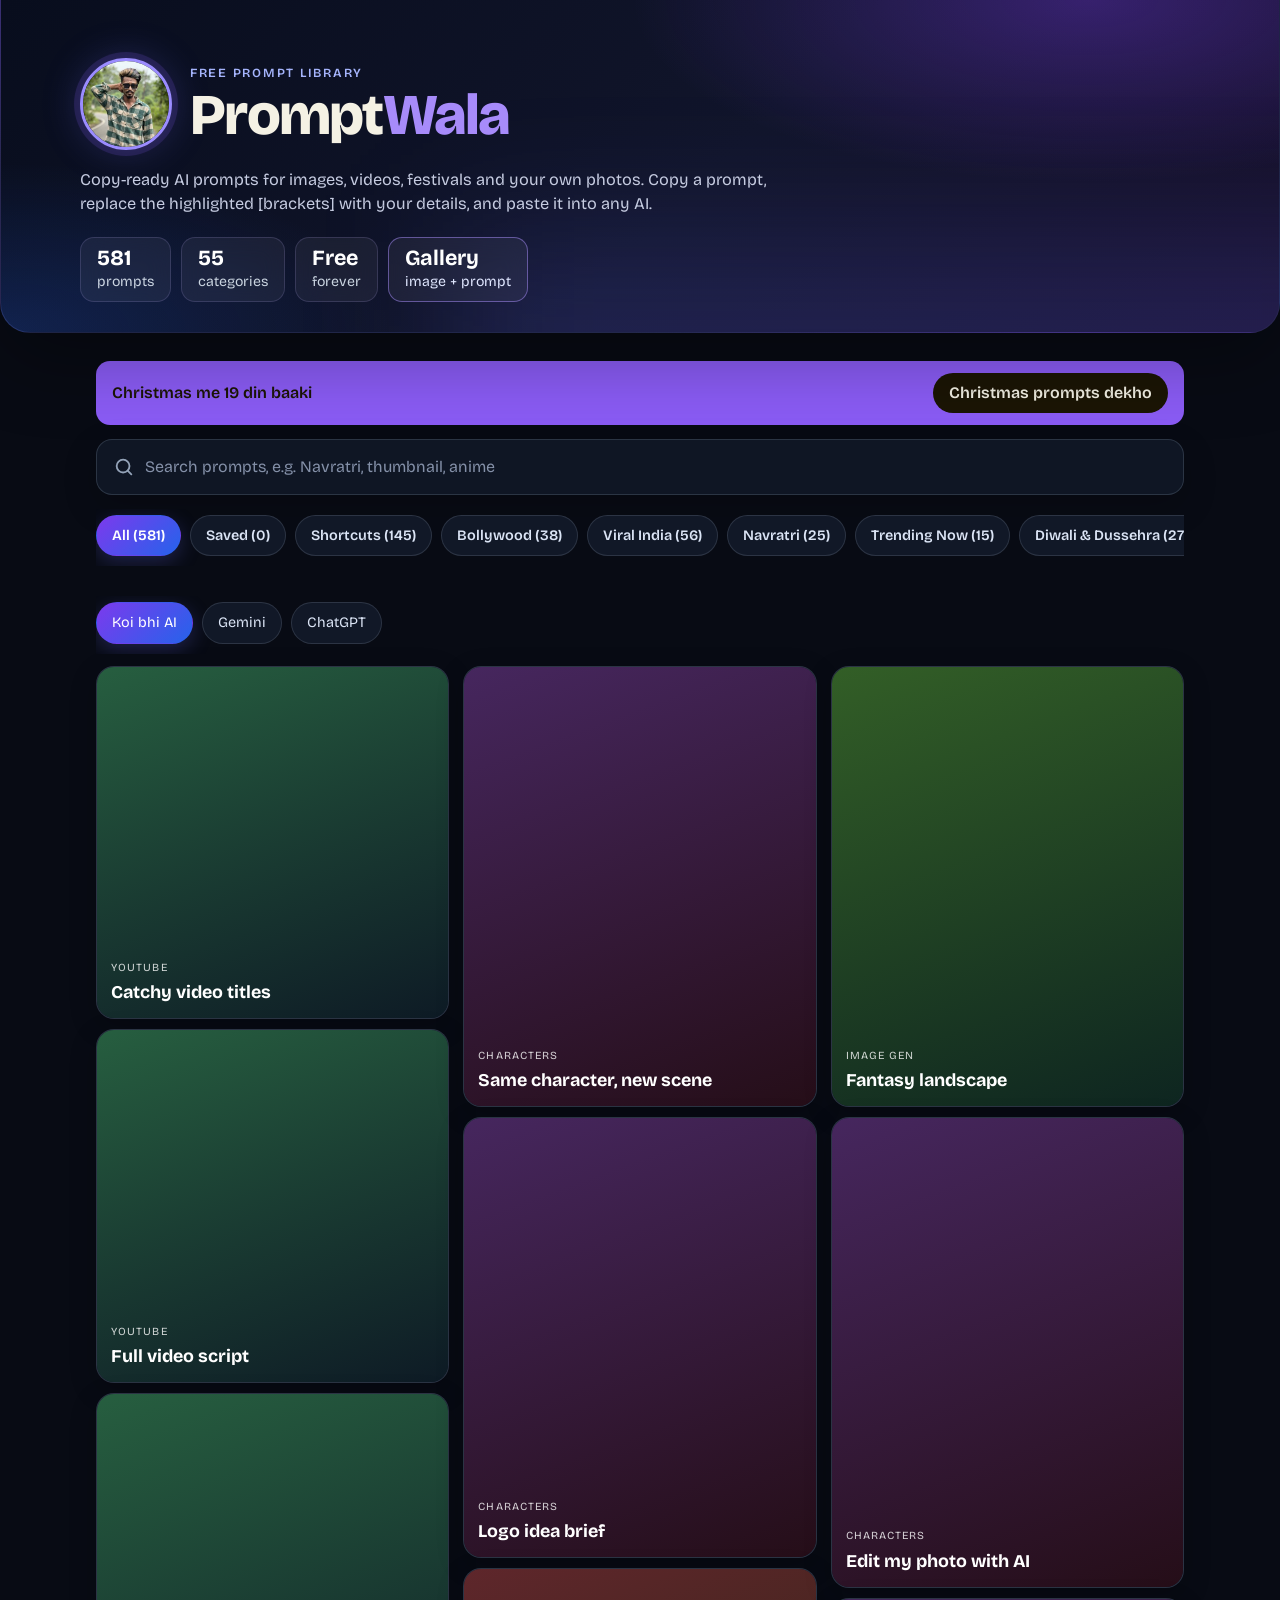
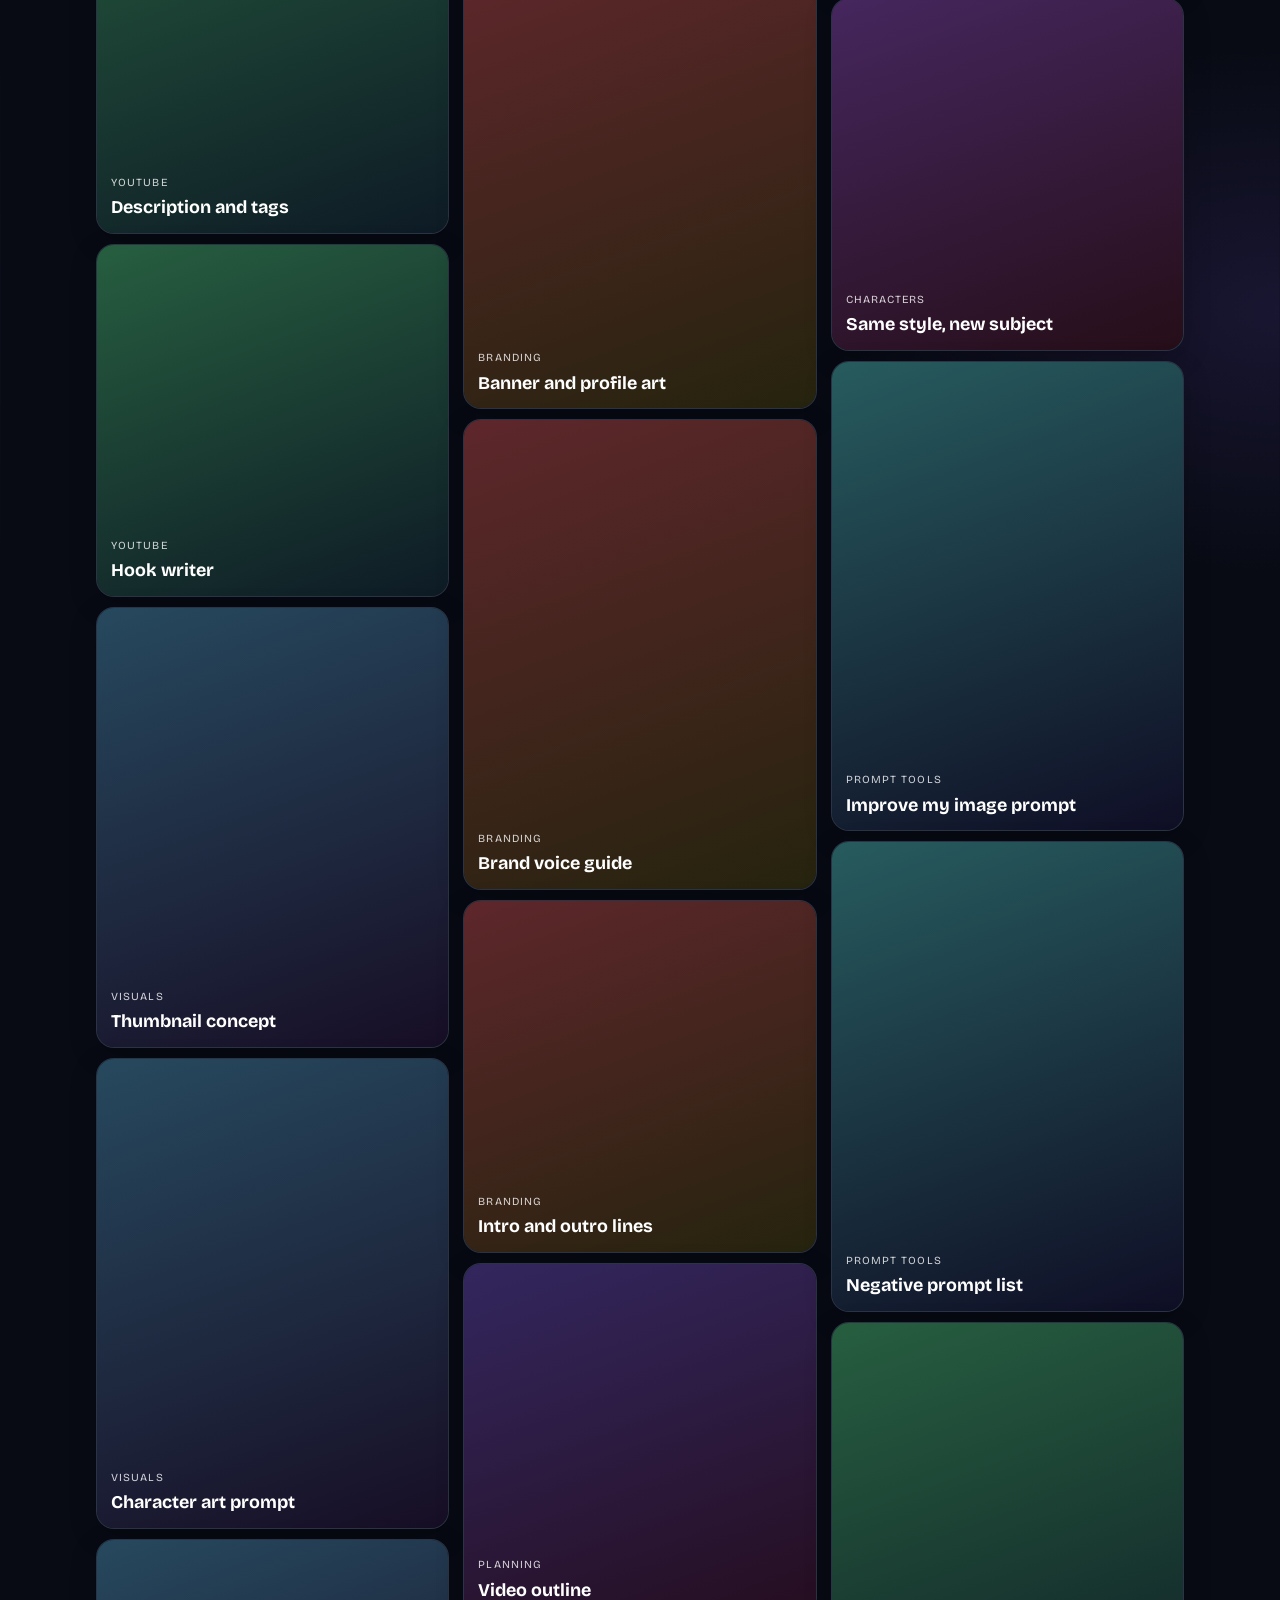
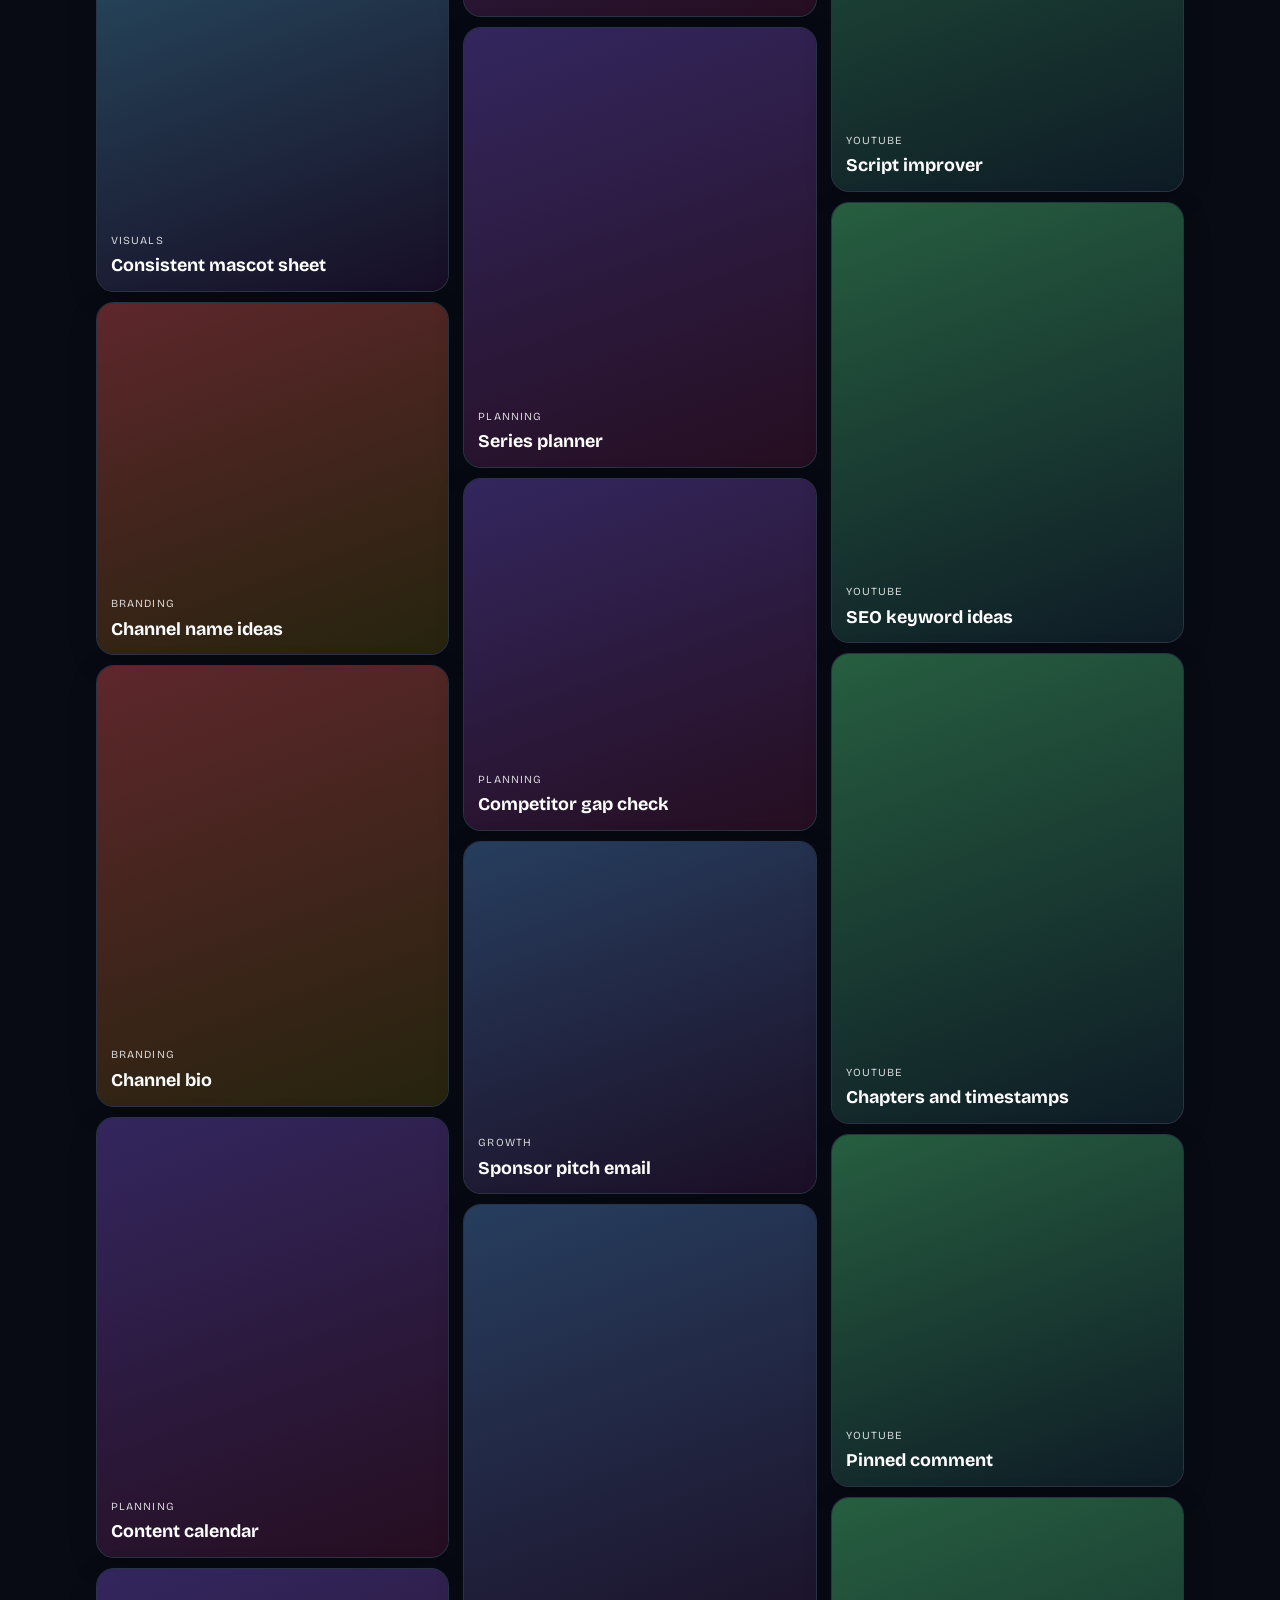
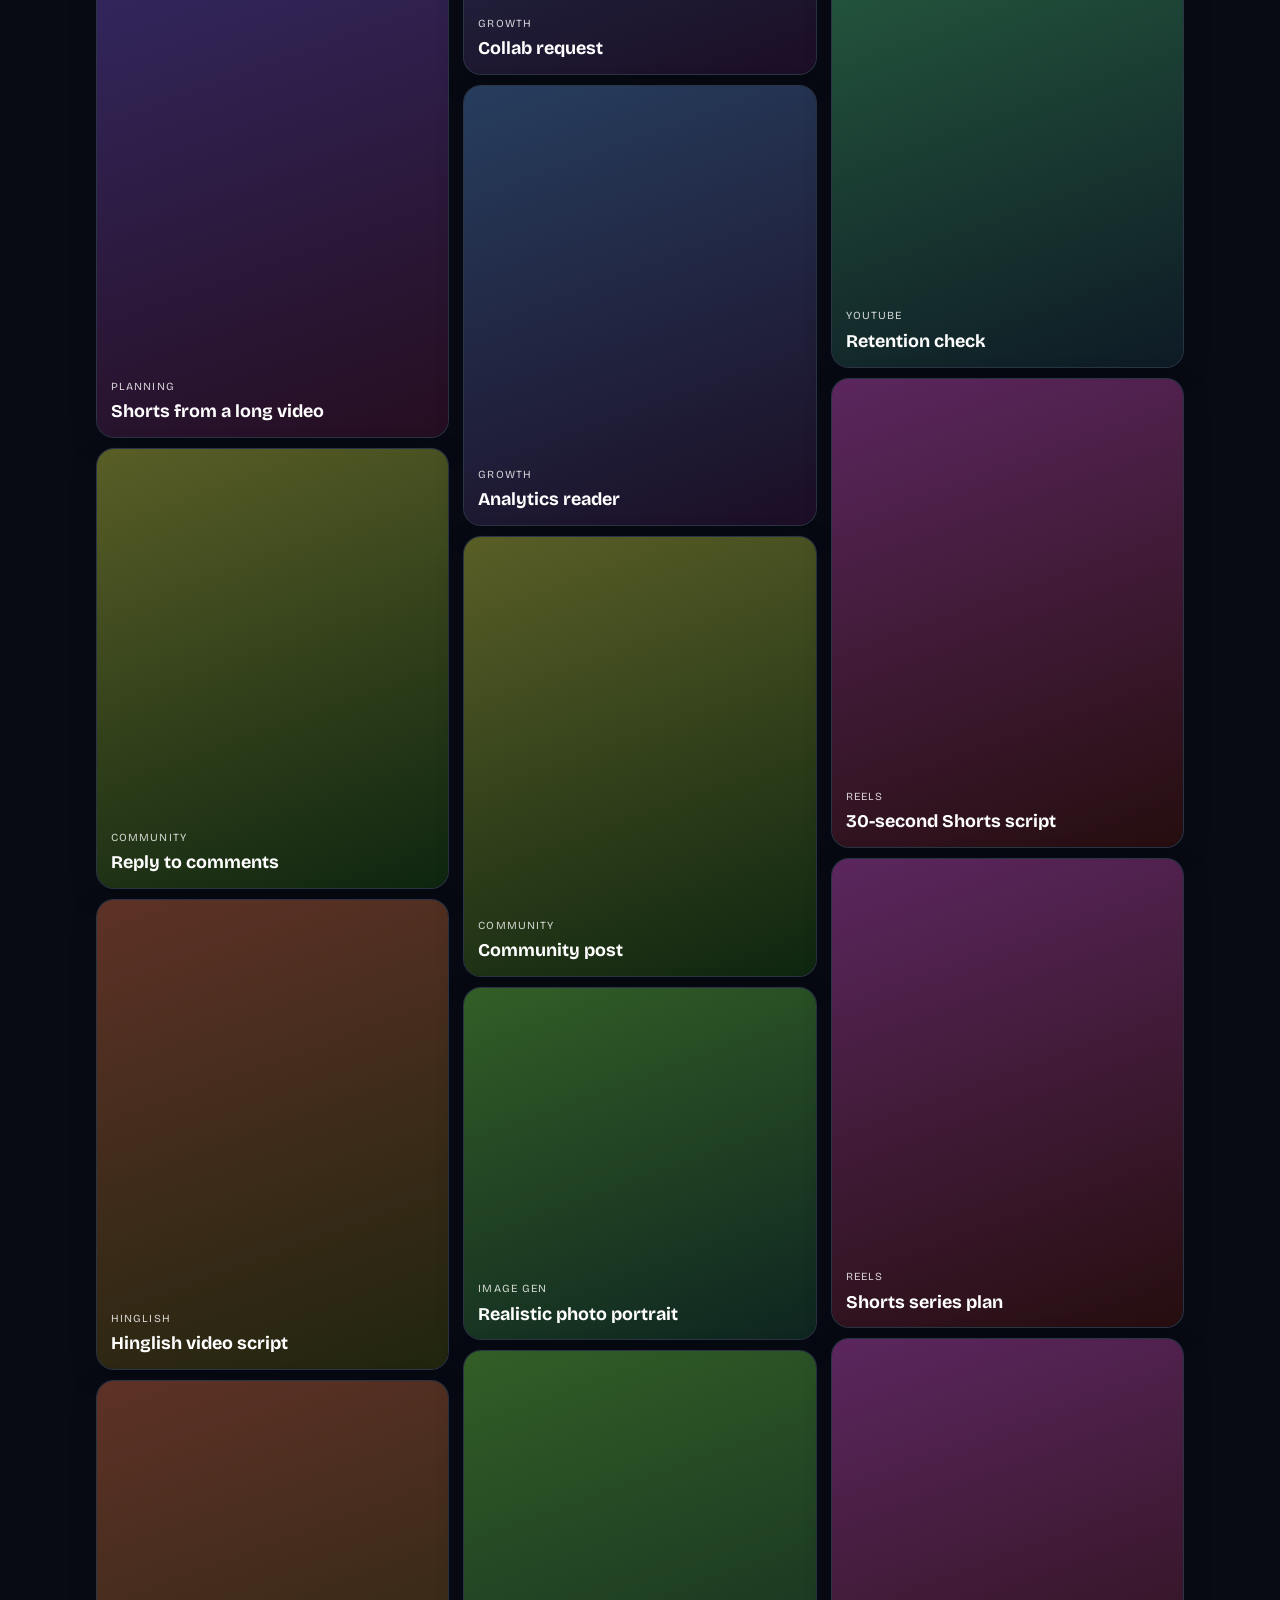
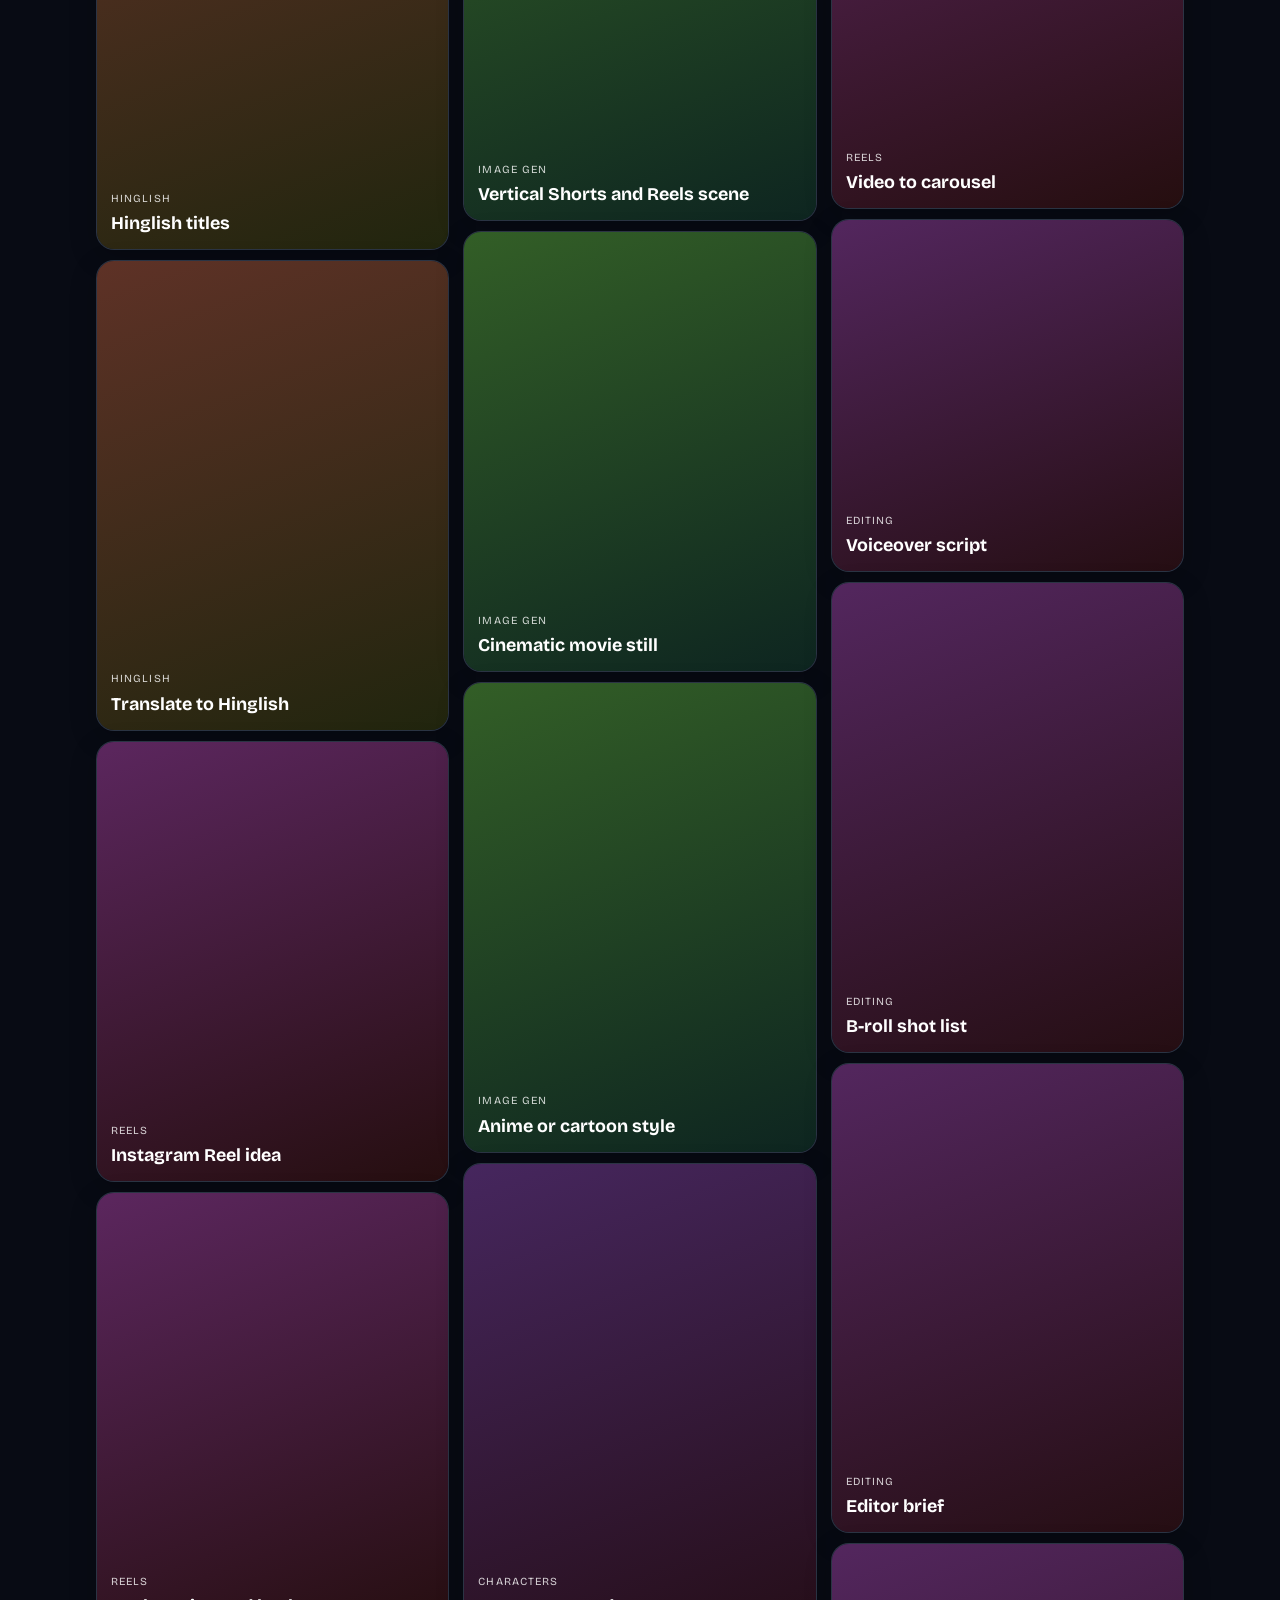
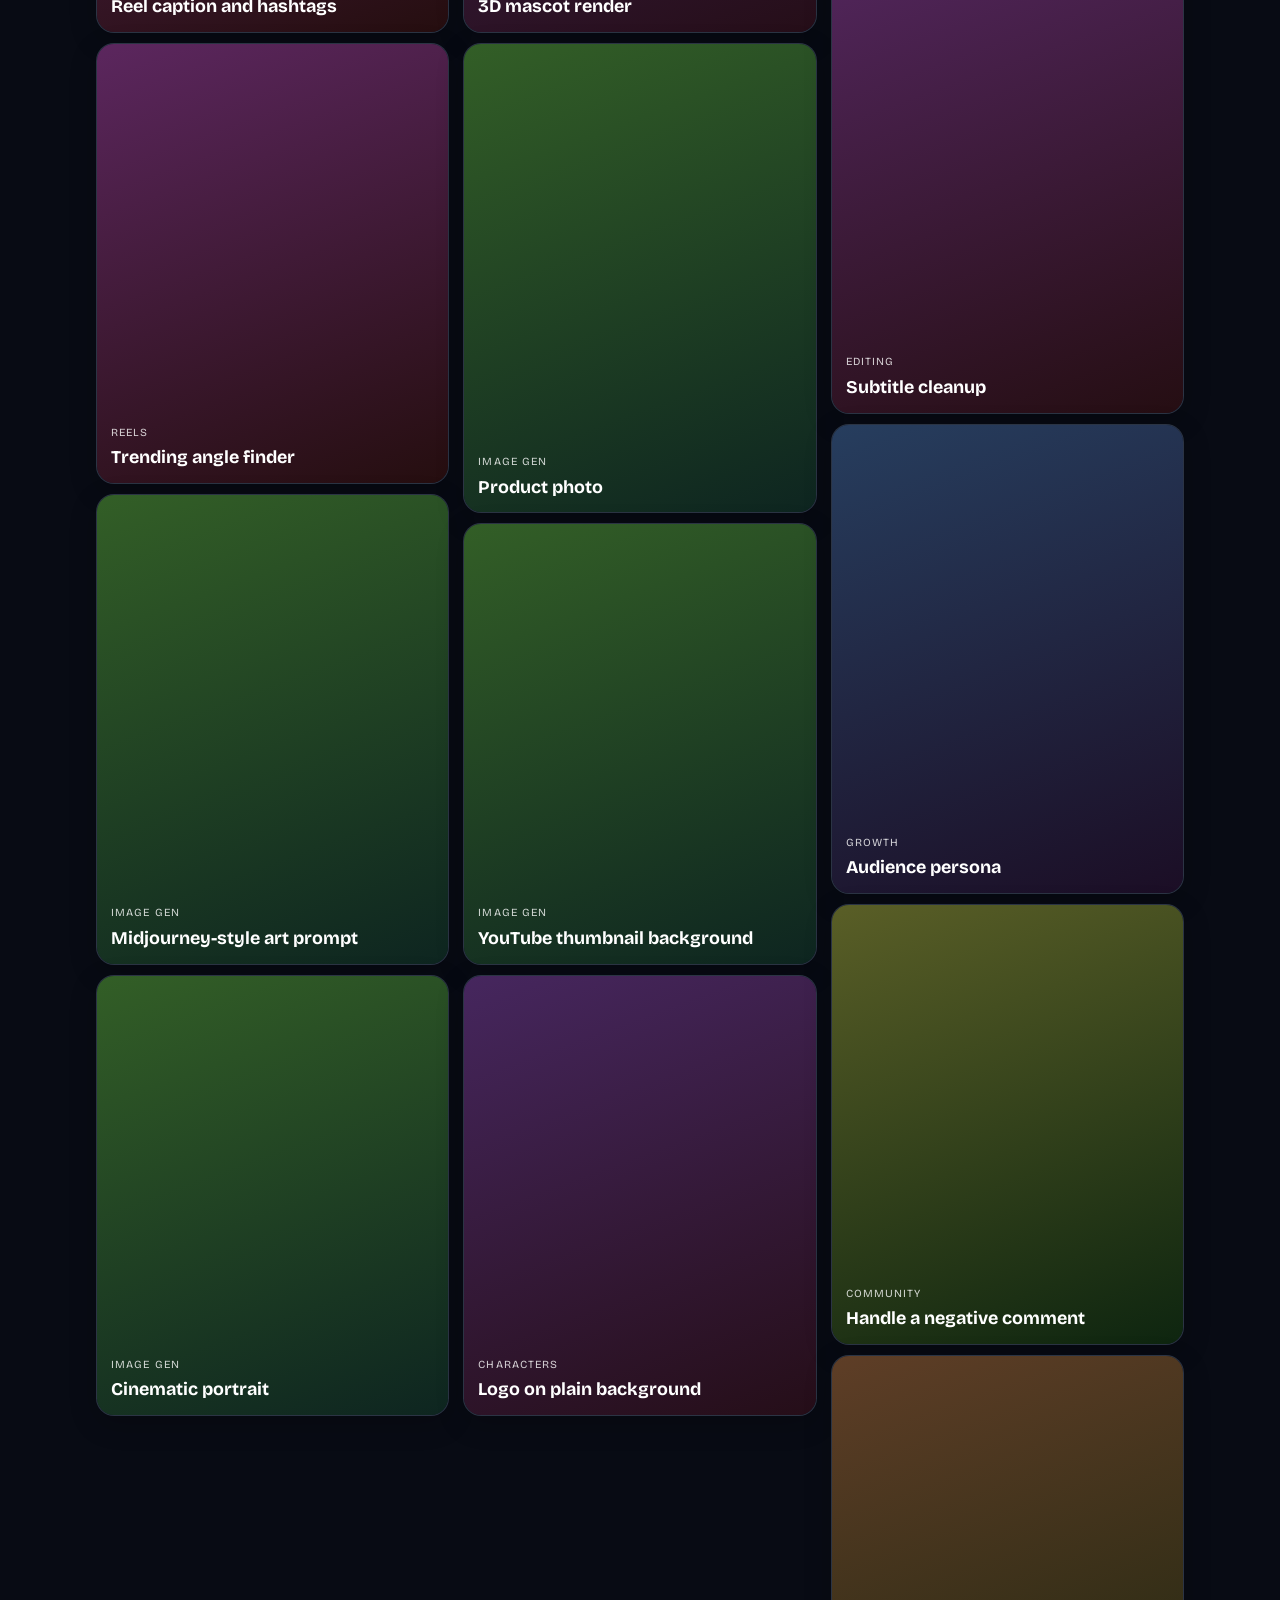
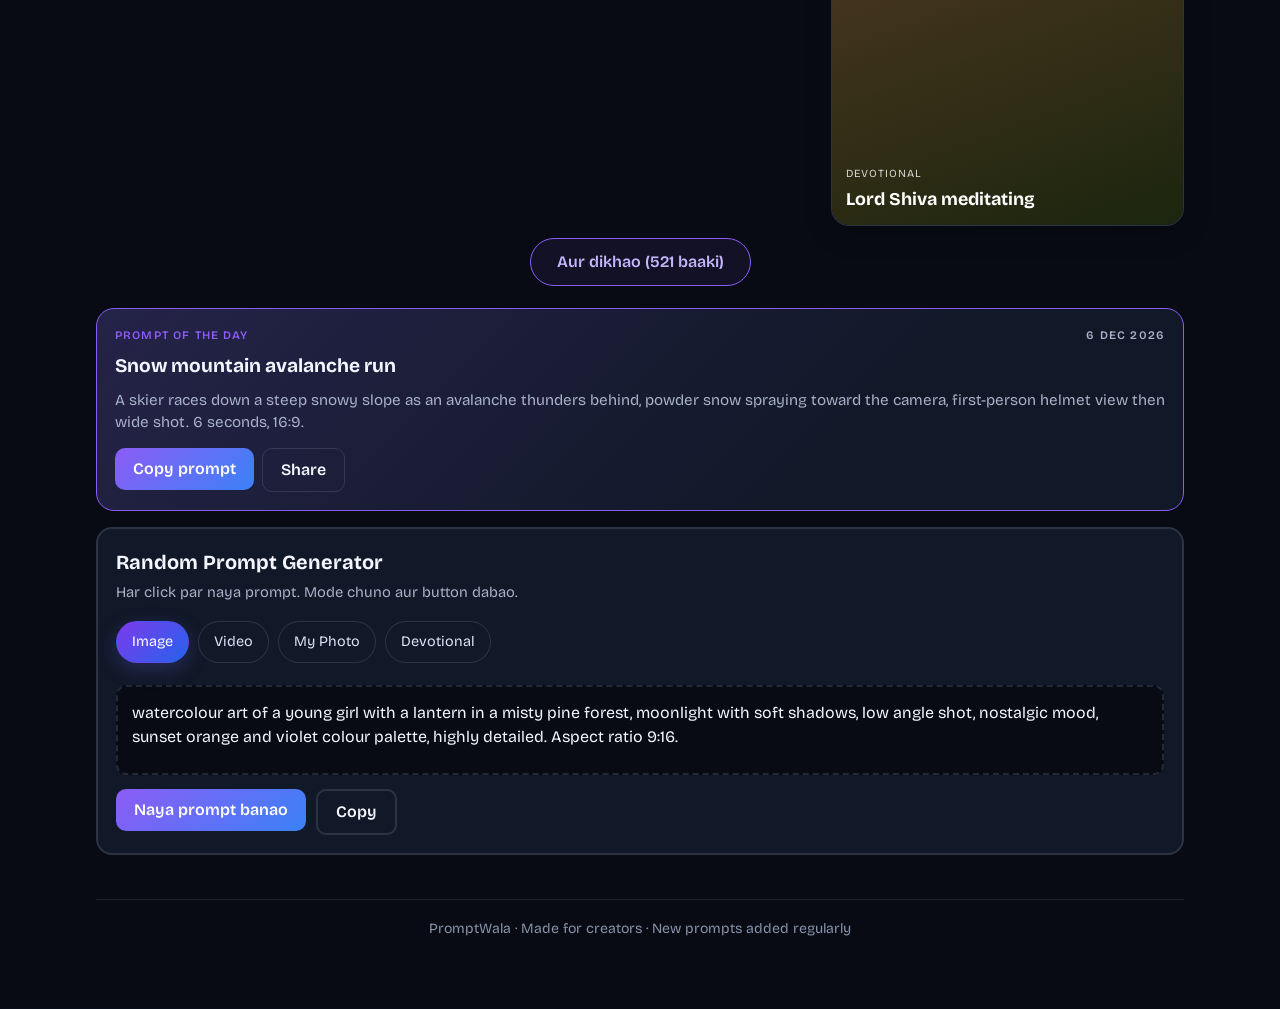
==== commit 43ee60e8: "Add stylesheet link to index.html" ====
--- a/index.html
+++ b/index.html
@@ -98,6 +98,7 @@
 .empty{padding:30px 0;color:var(--muted)}
 footer{margin-top:44px;padding-top:18px;border-top:1px solid var(--line);color:var(--muted);font-size:.88rem;text-align:center}
 </style>
+  <link rel="stylesheet" href="promptwala-2.css?v=3">
 </head>
 <body>
 <header class="hero"><div class="wrap">
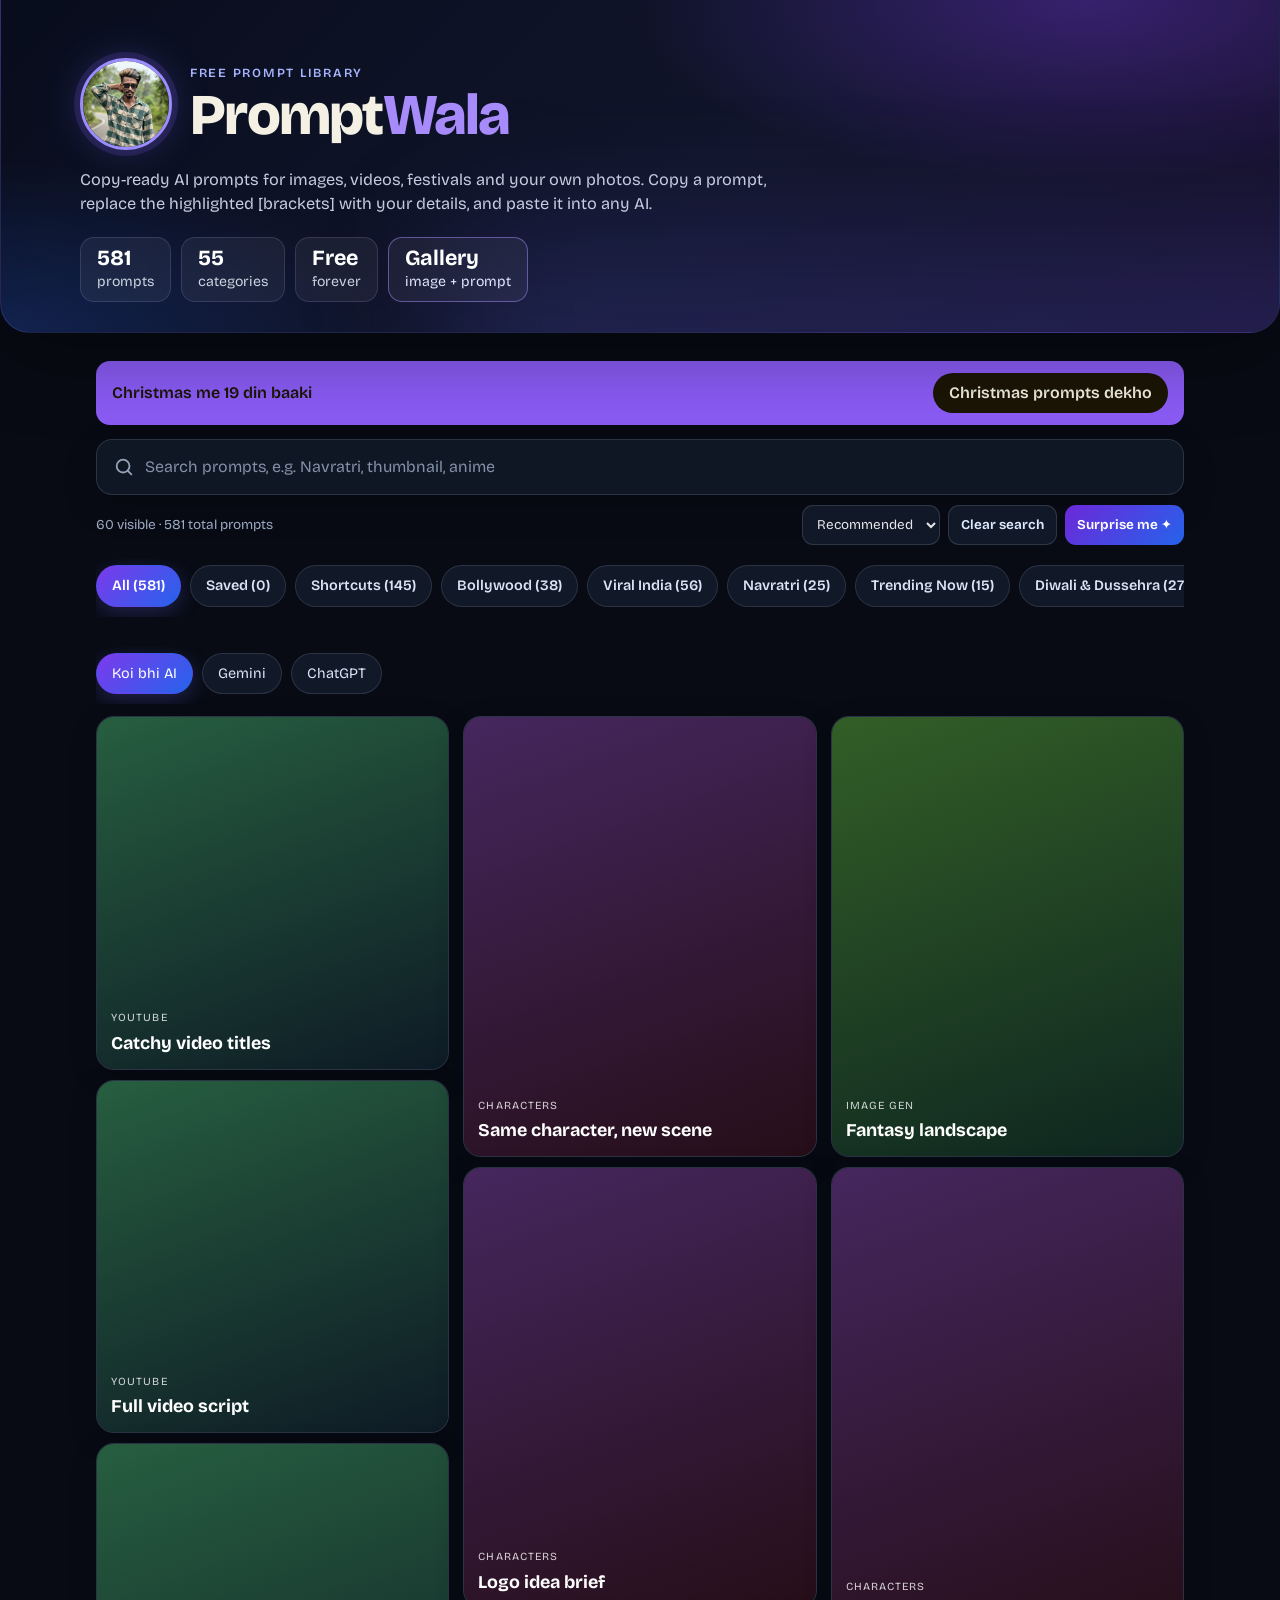
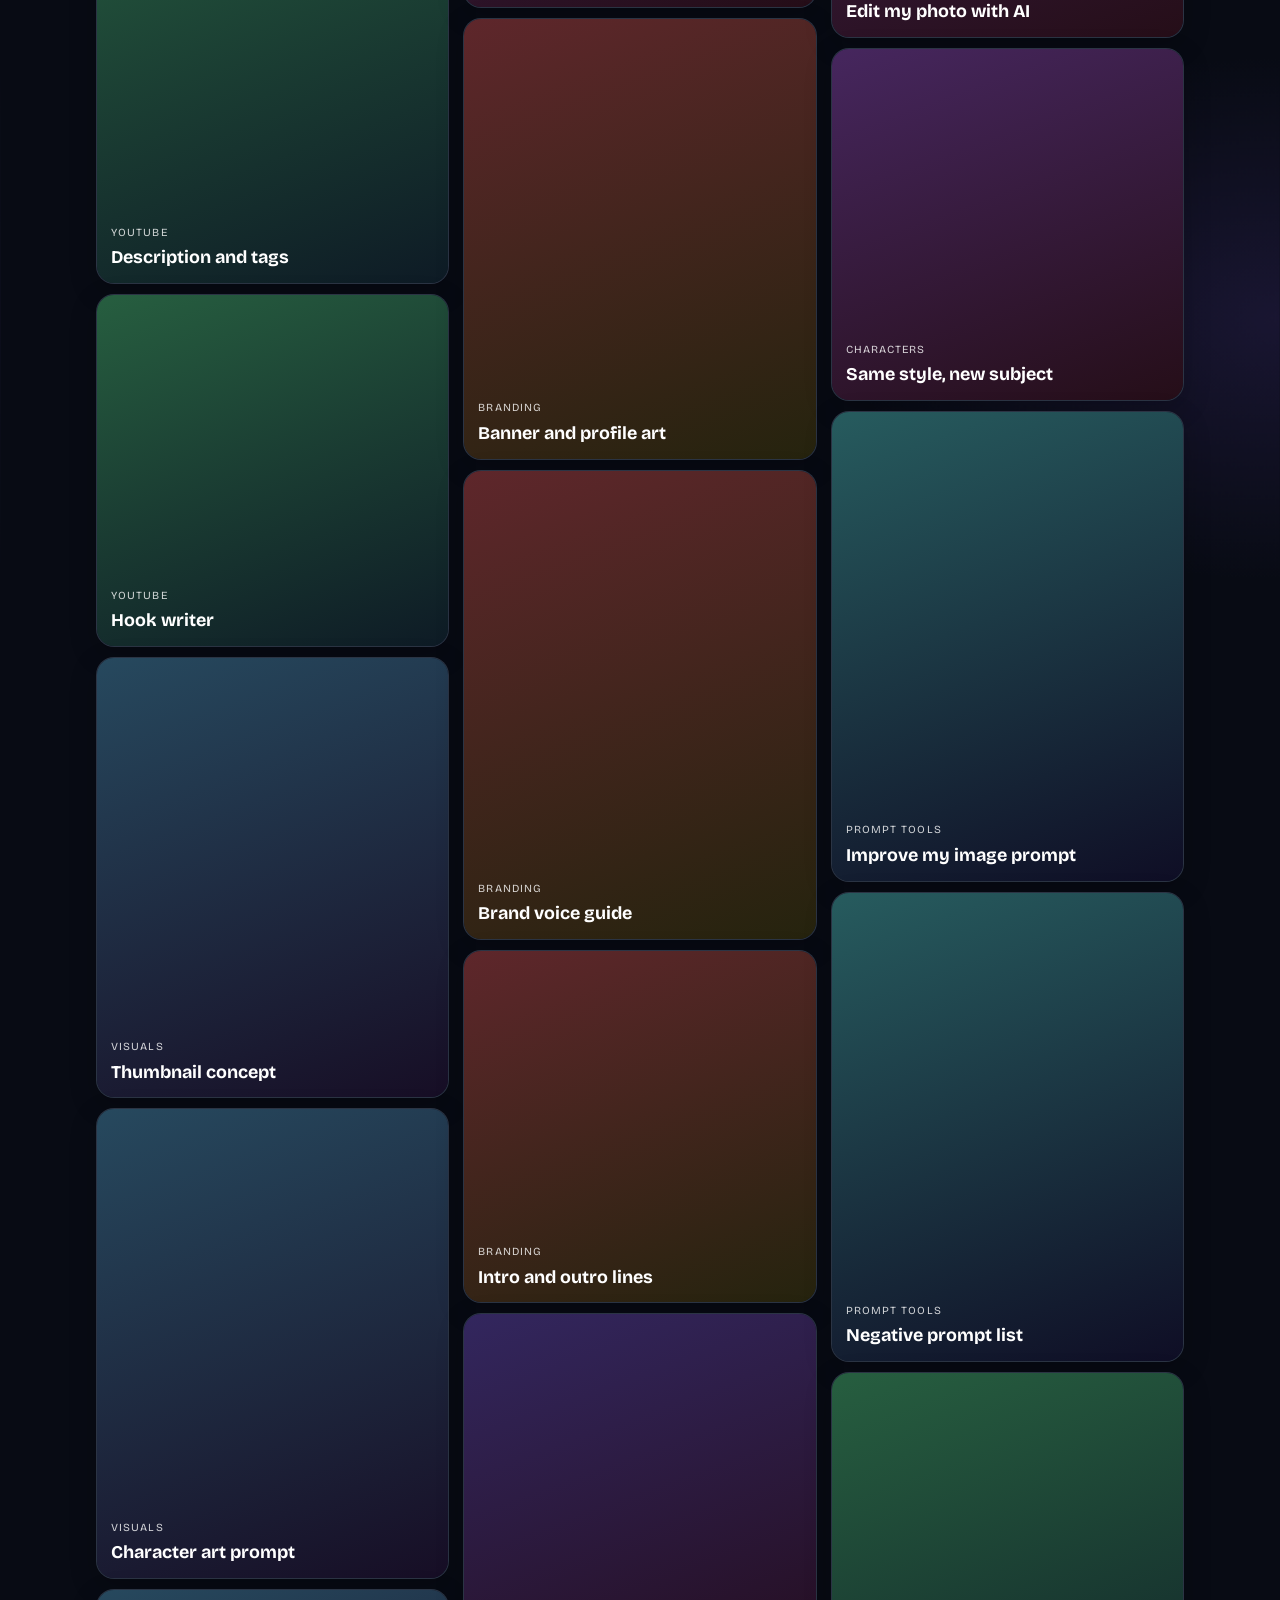
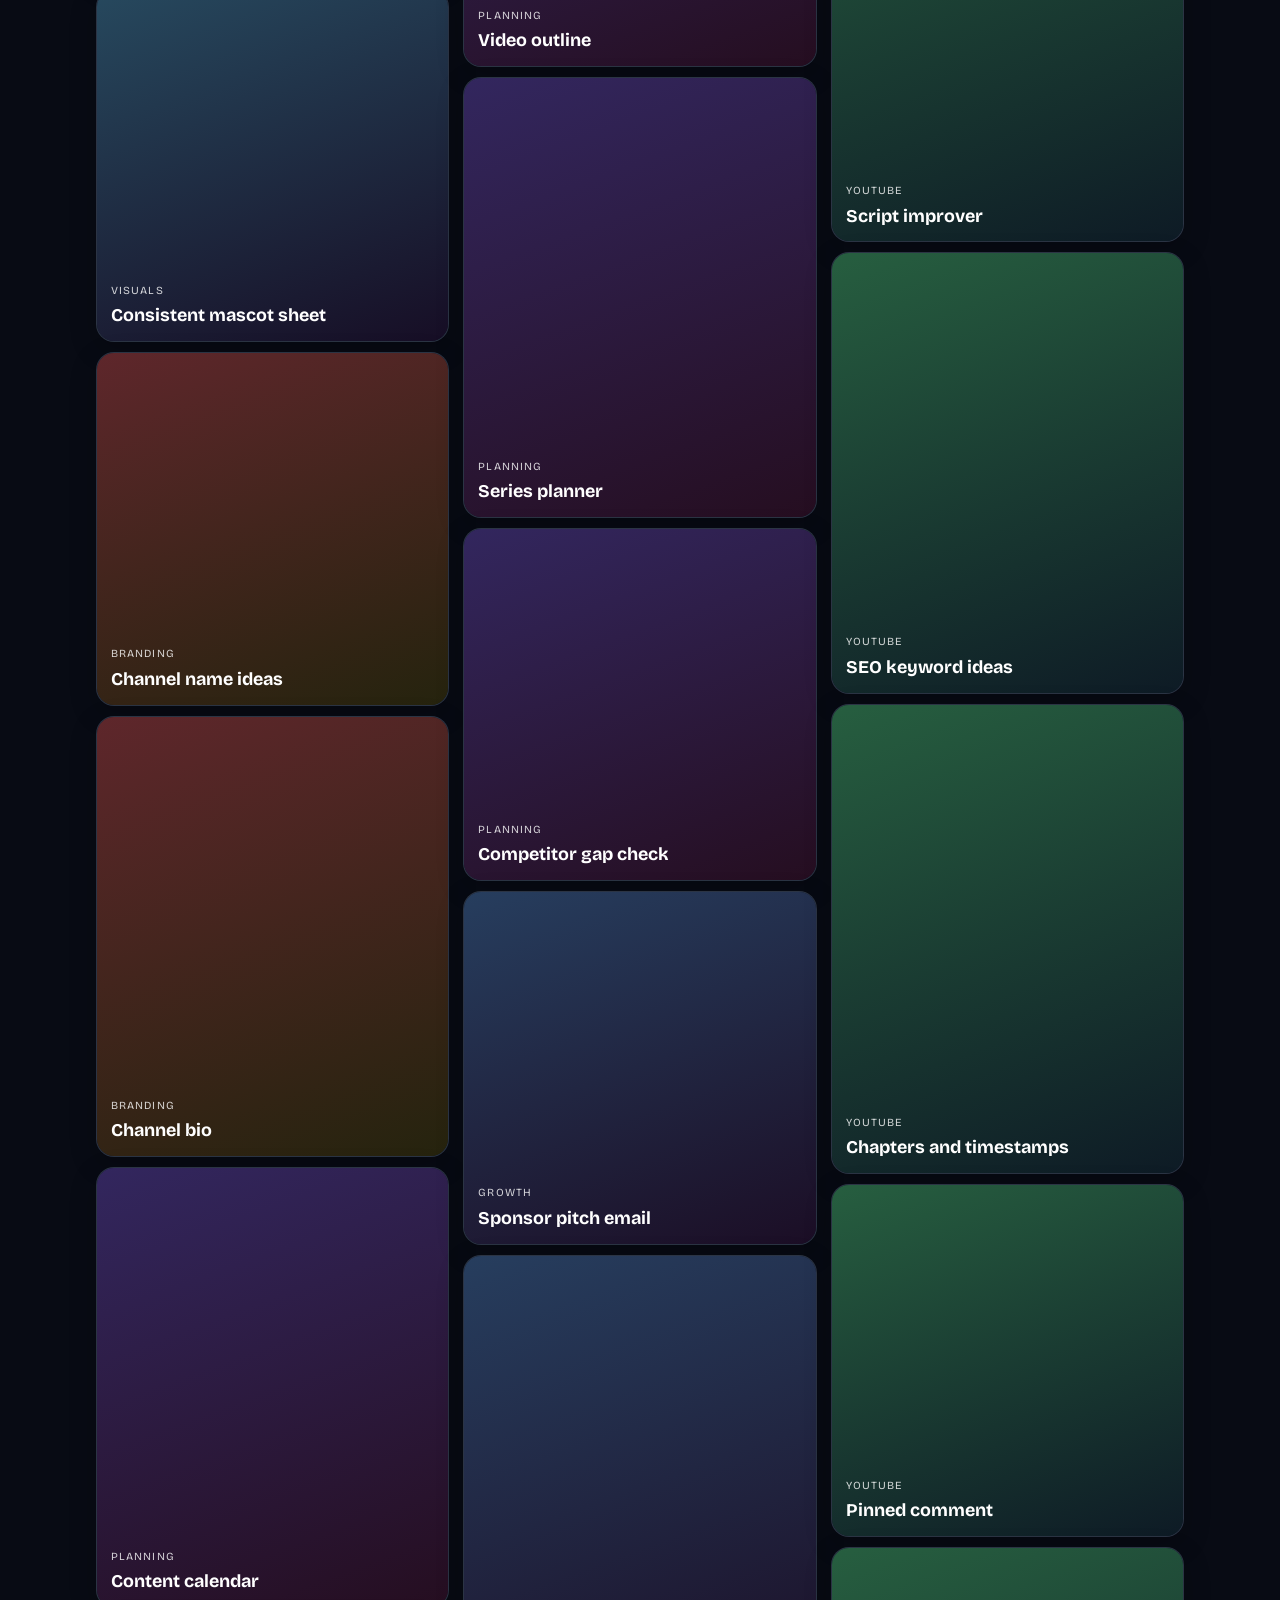
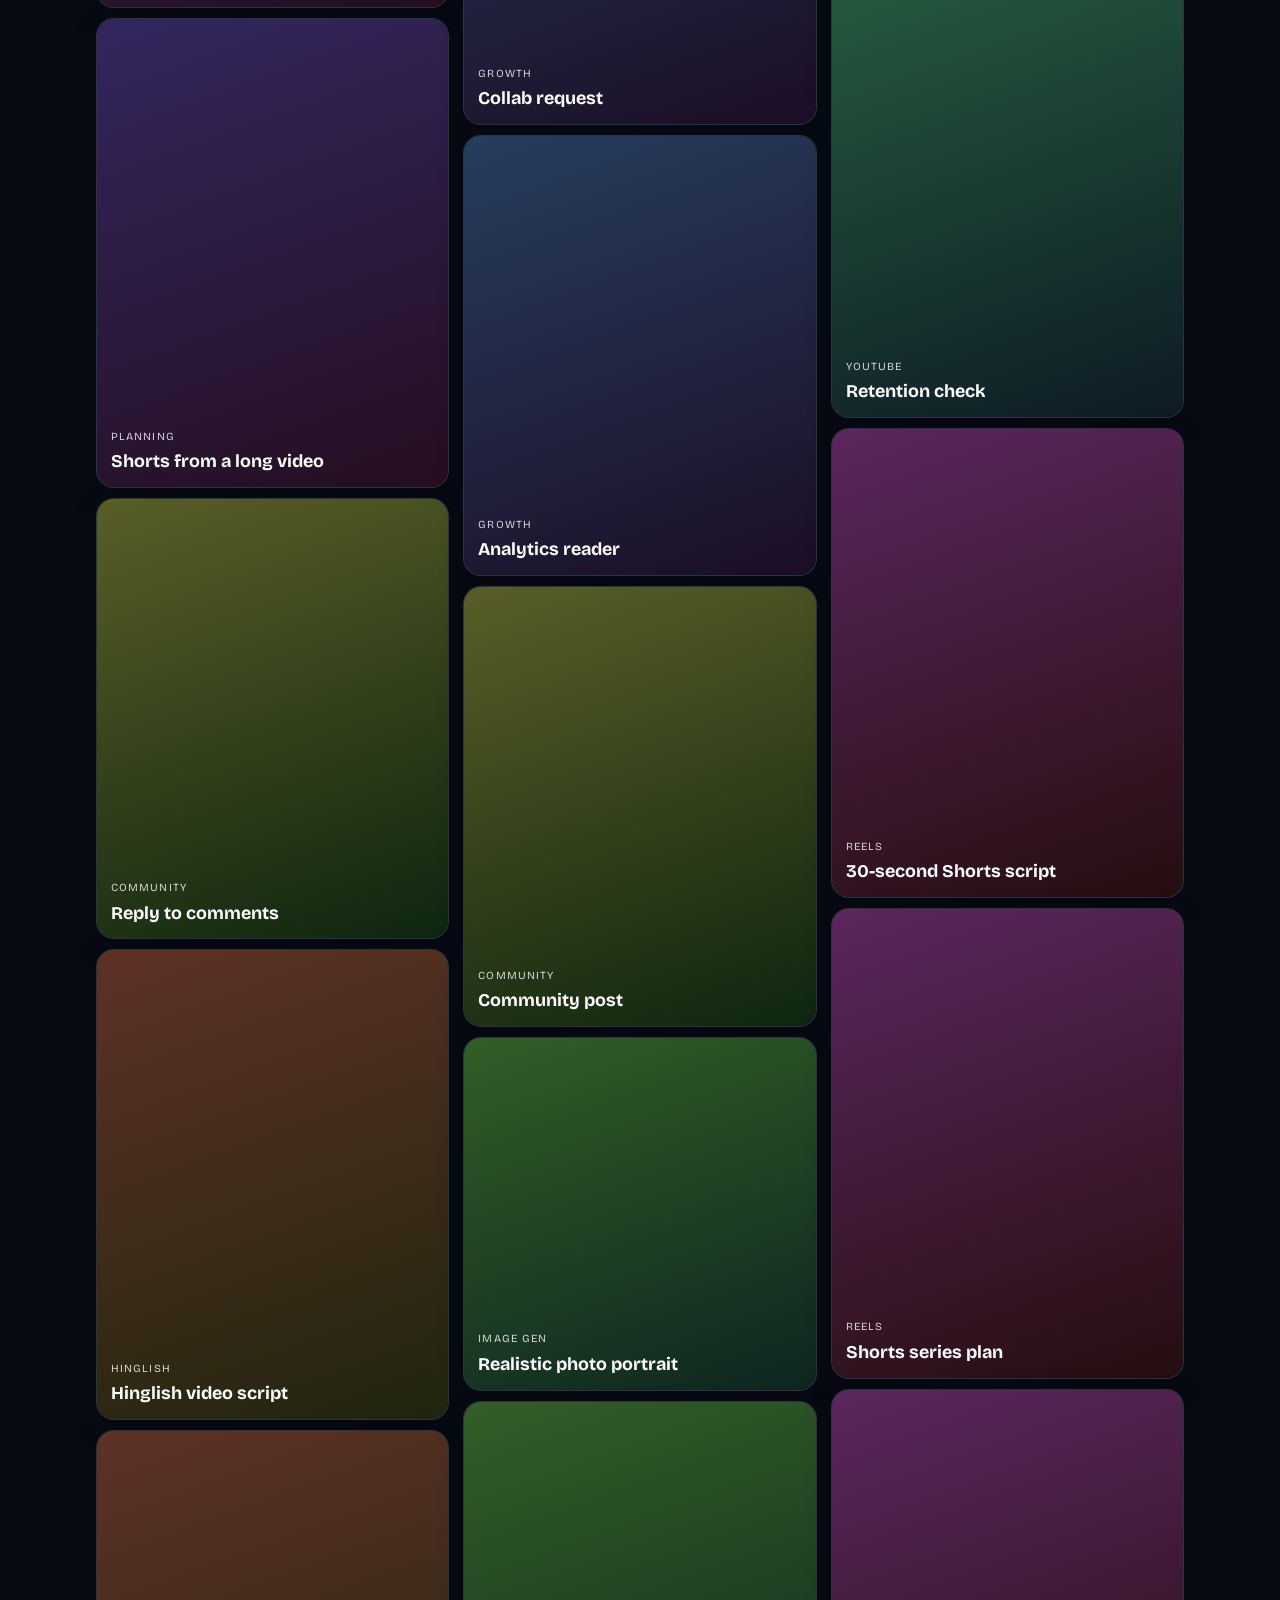
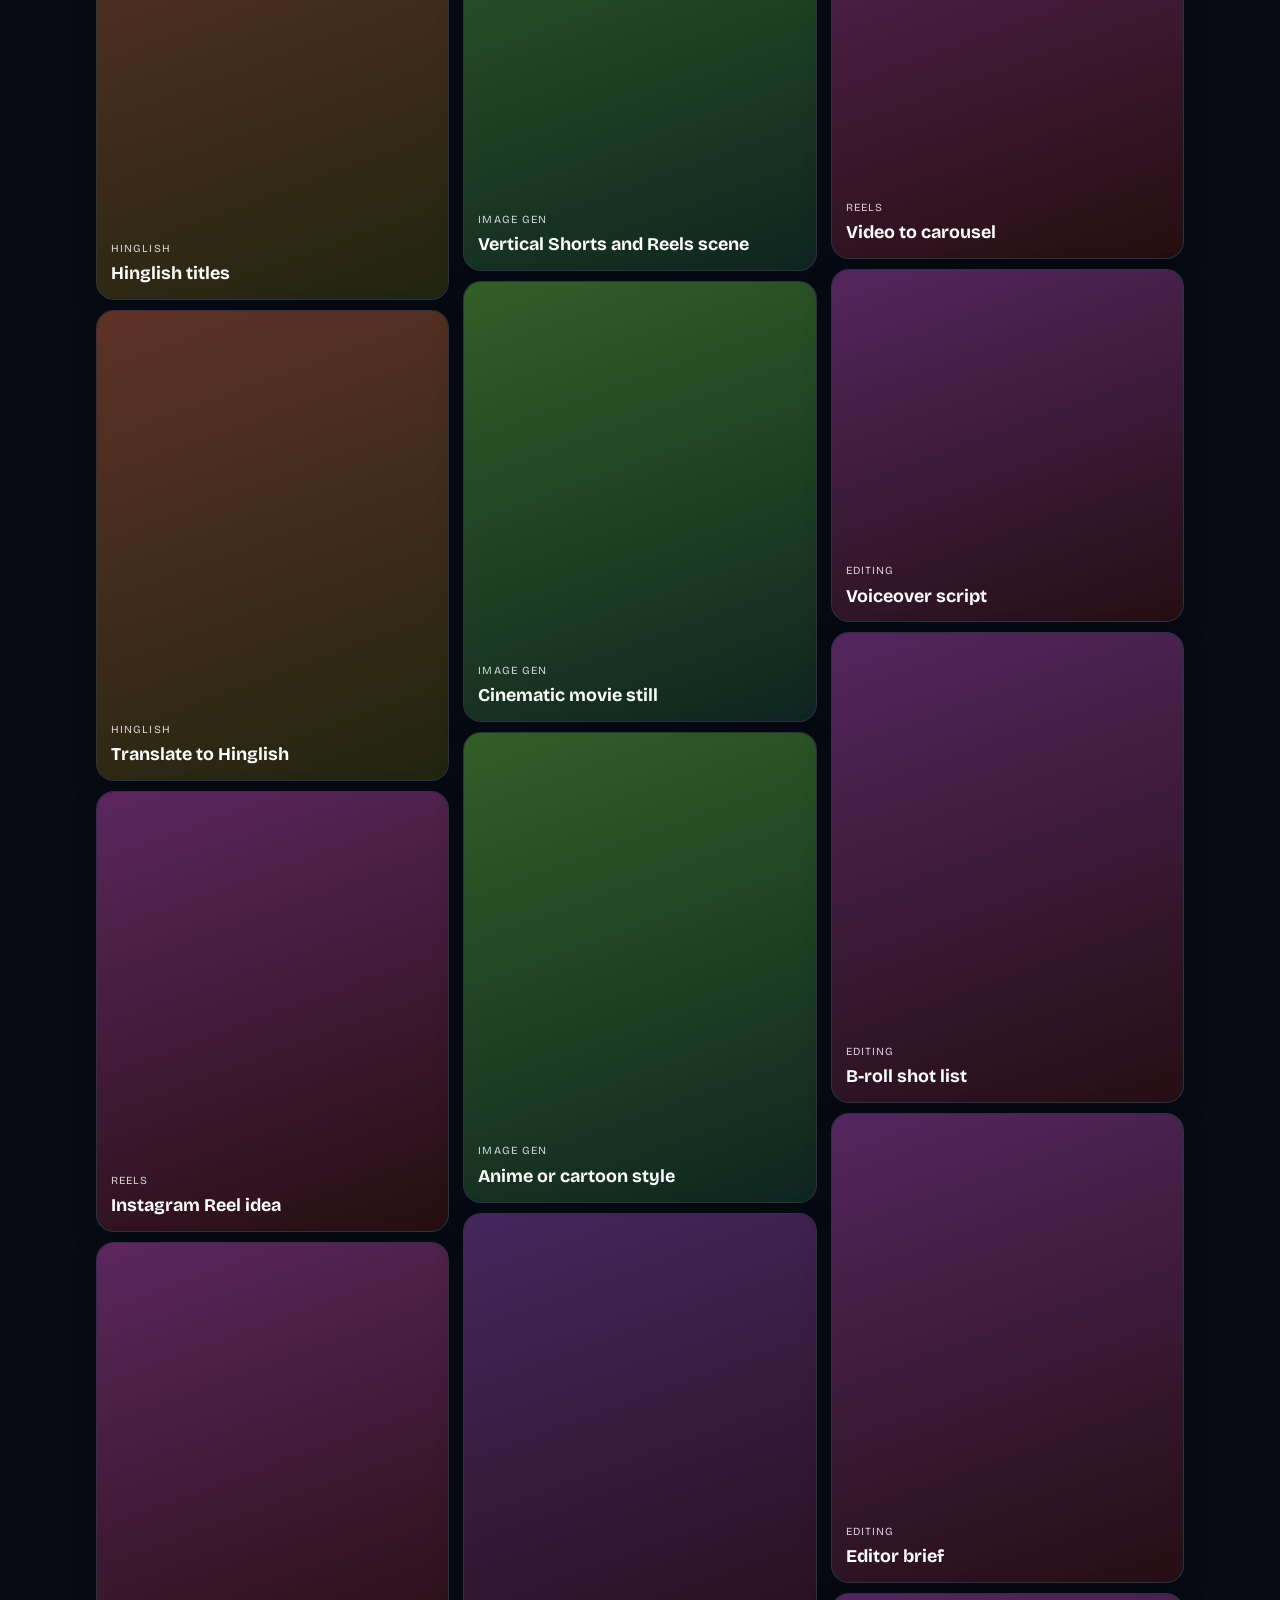
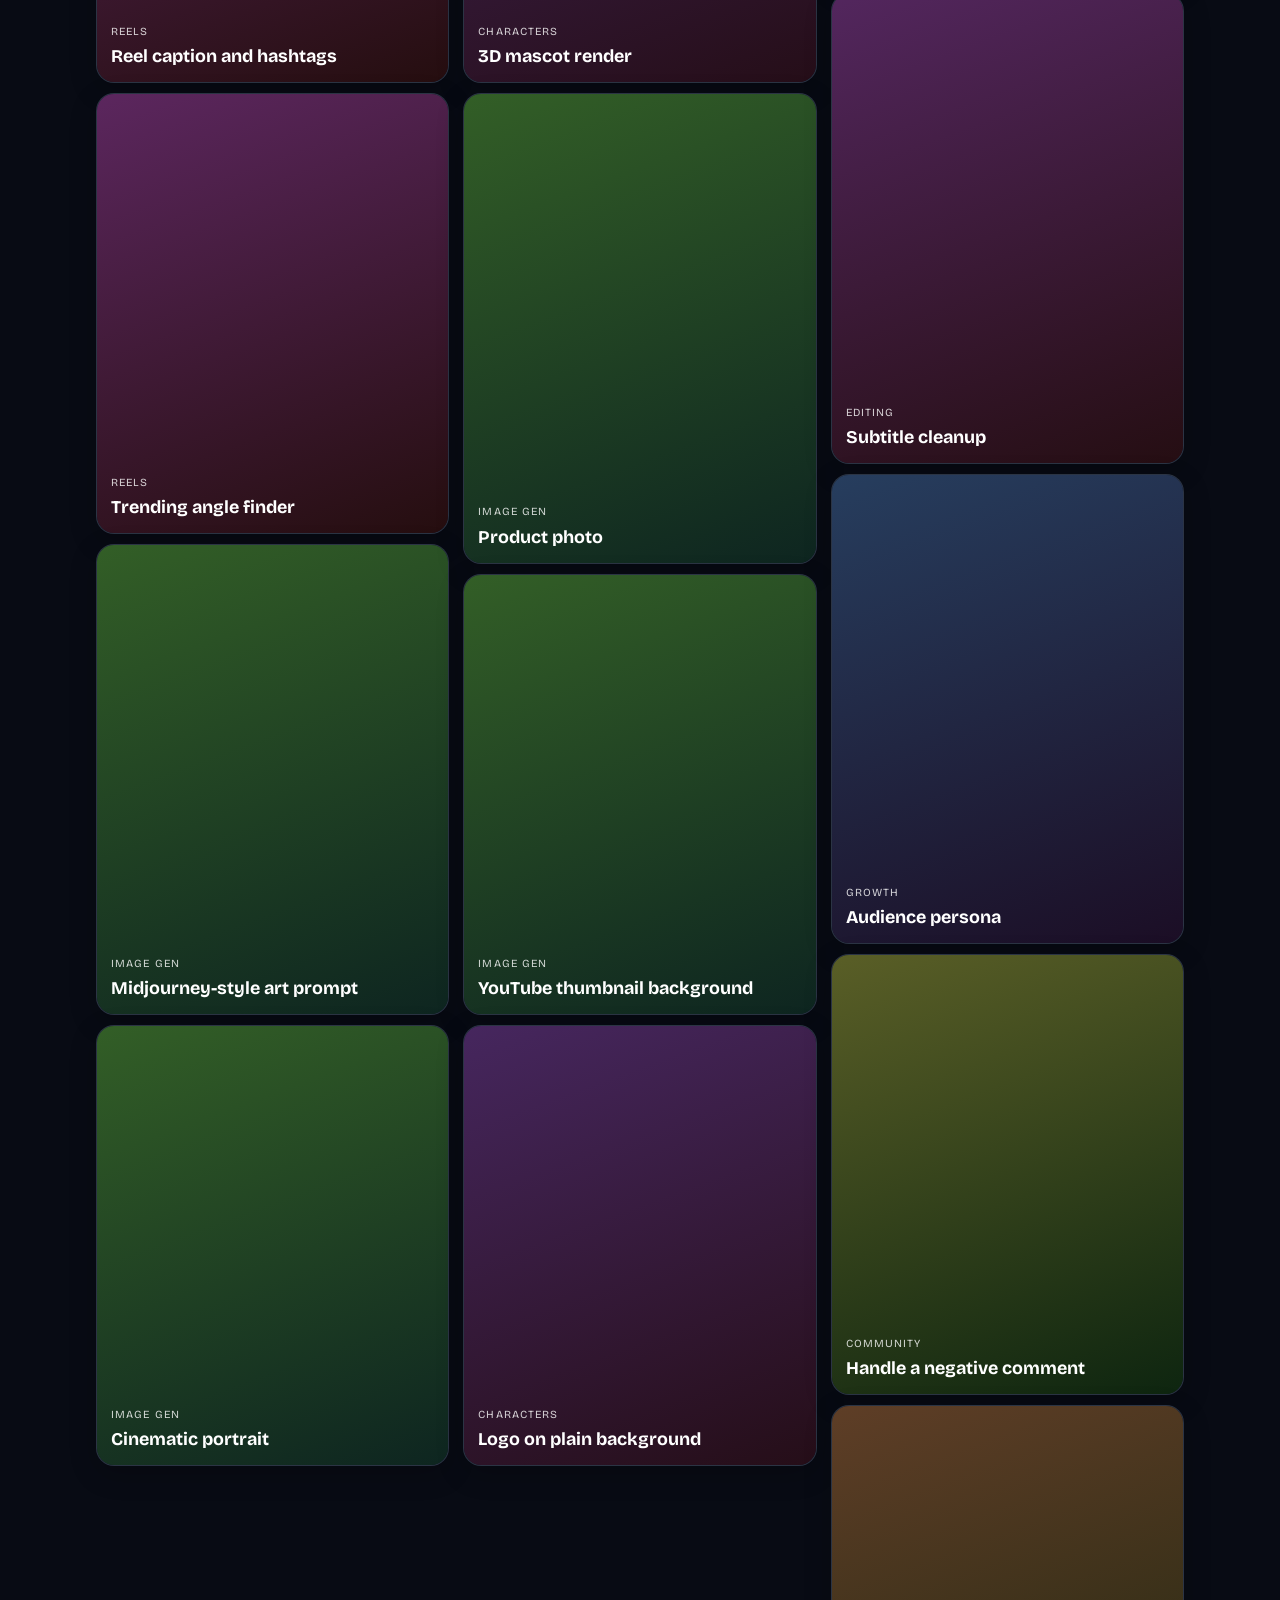
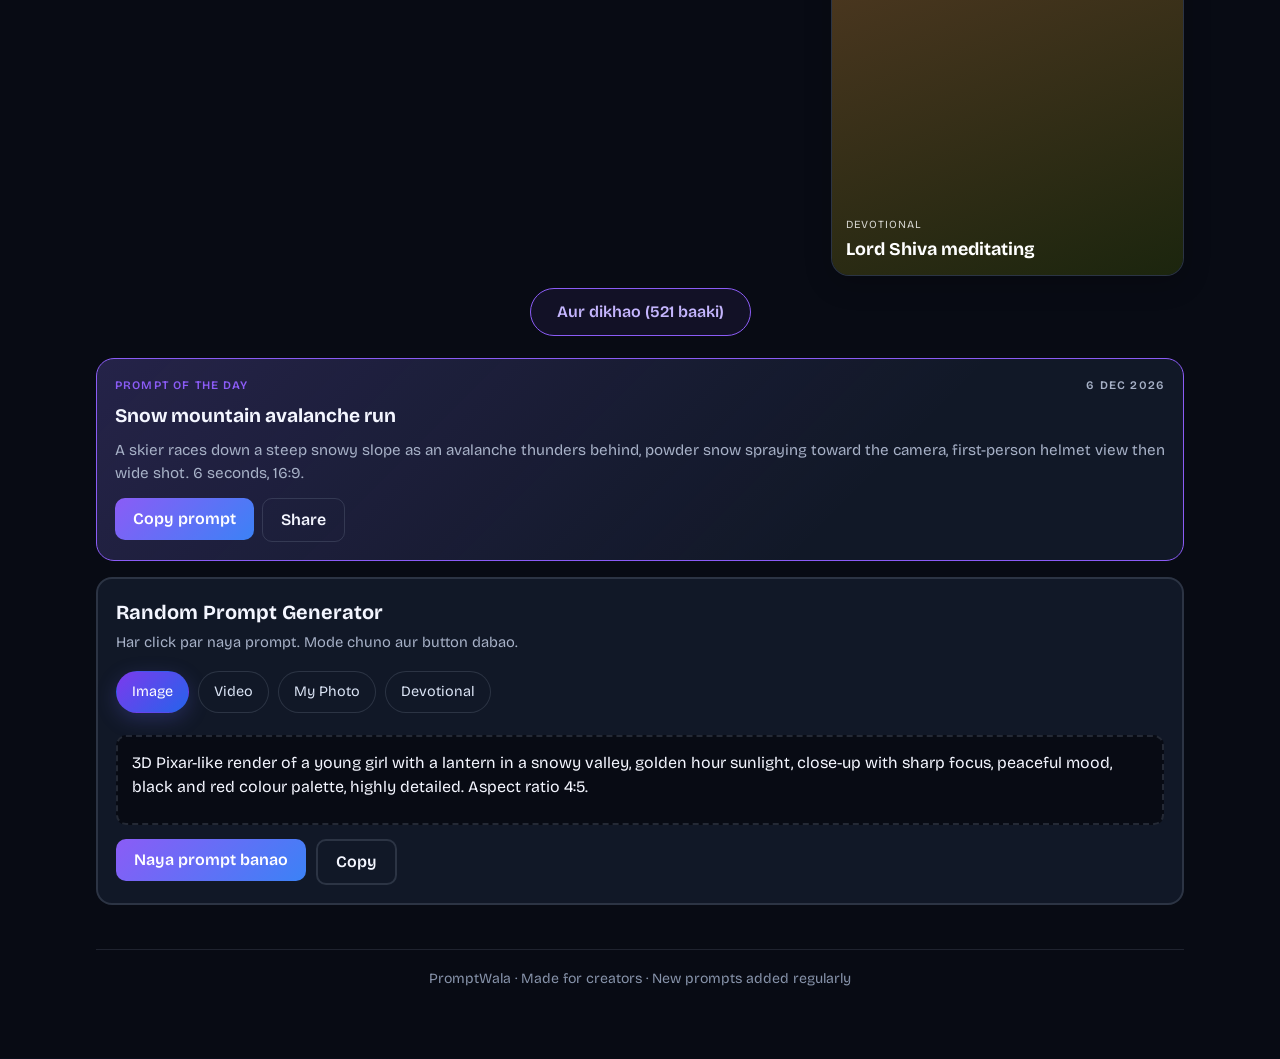
==== commit 1289a459: "Add promptwala-2.js script to index.html" ====
--- a/index.html
+++ b/index.html
@@ -244,5 +244,6 @@
 renderChips();renderTools();render();var hh=location.hash.slice(1);if(hh){var ff=PROMPTS.filter(function(x){return slug(x)===hh})[0];if(ff)openSheet(ff)}
 var sp=document.getElementById("sp"),sc=document.getElementById("sc");if(sp){sp.textContent=PROMPTS.length}if(sc){var u=[];PROMPTS.forEach(function(x){if(u.indexOf(x.c)<0)u.push(x.c)});sc.textContent=u.length}
 </script>
+  <script src="promptwala-2.js?v=1"></script>
 </body>
 </html>
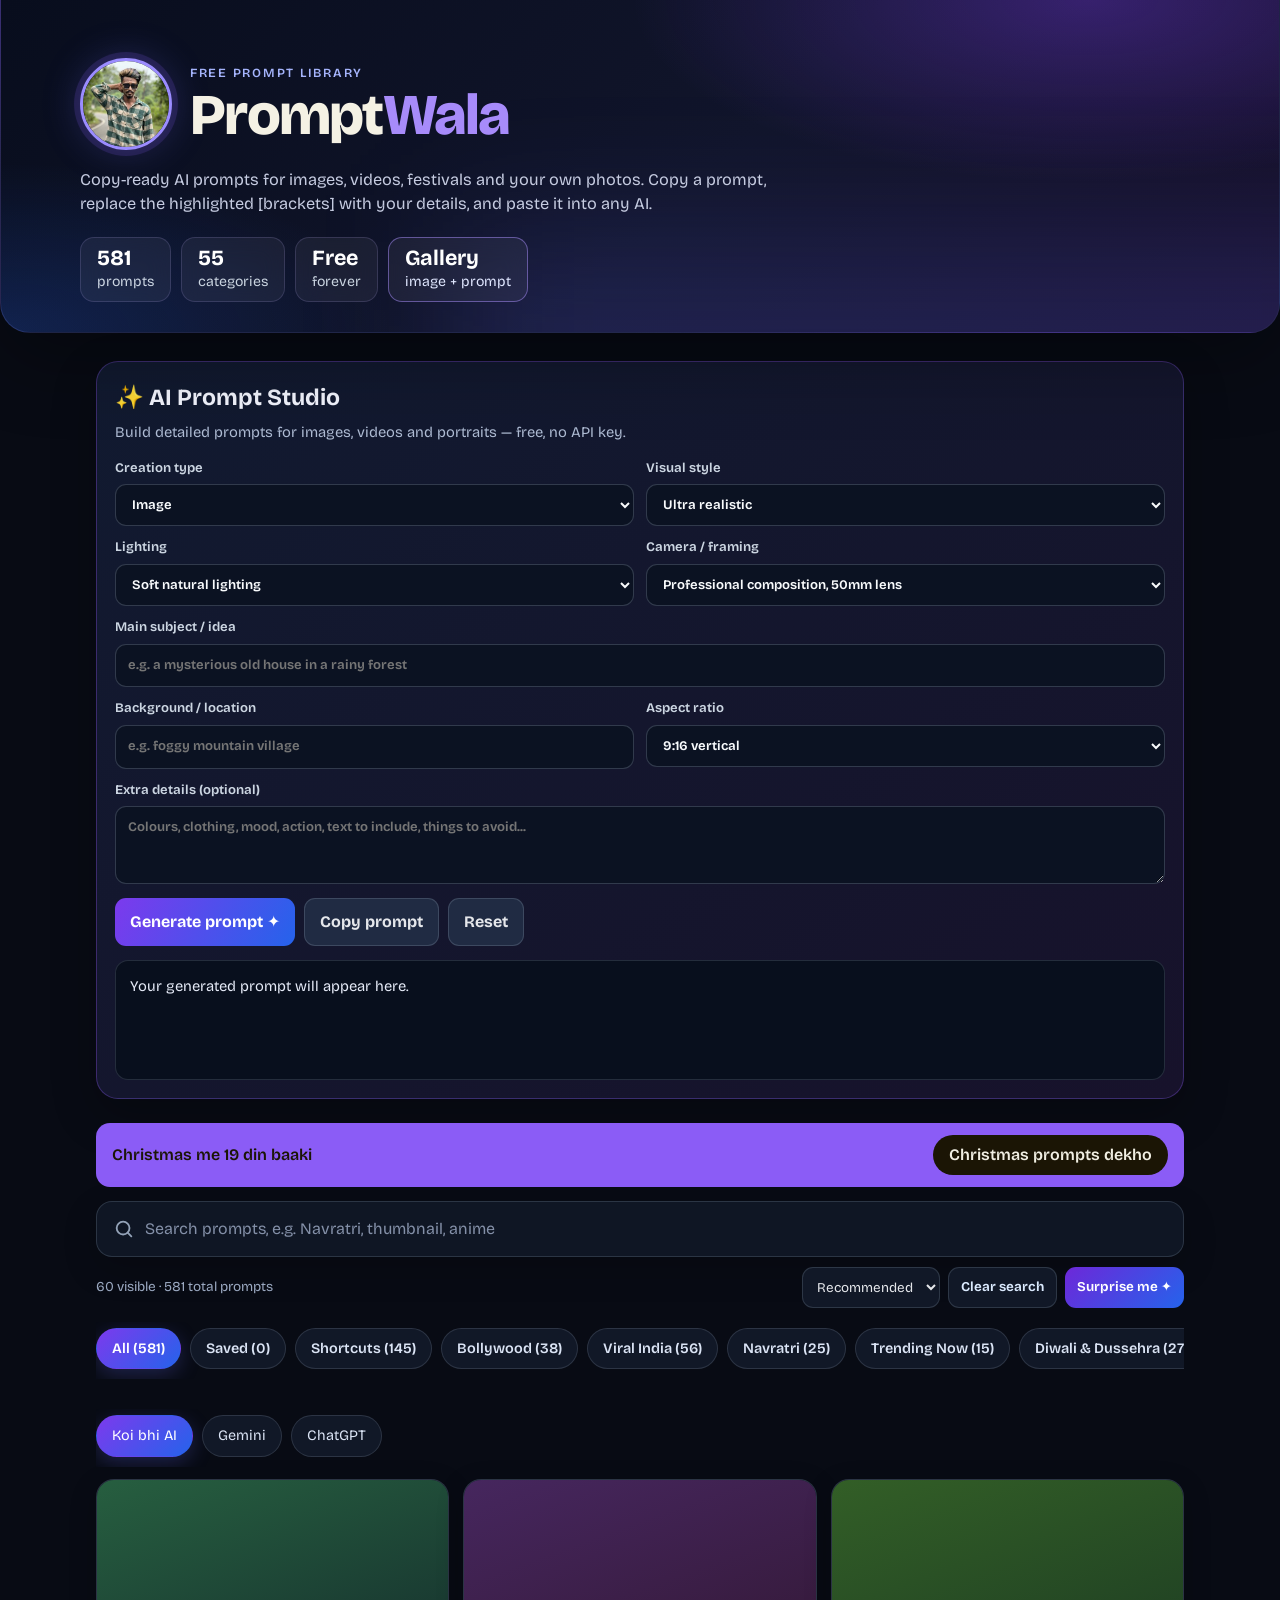
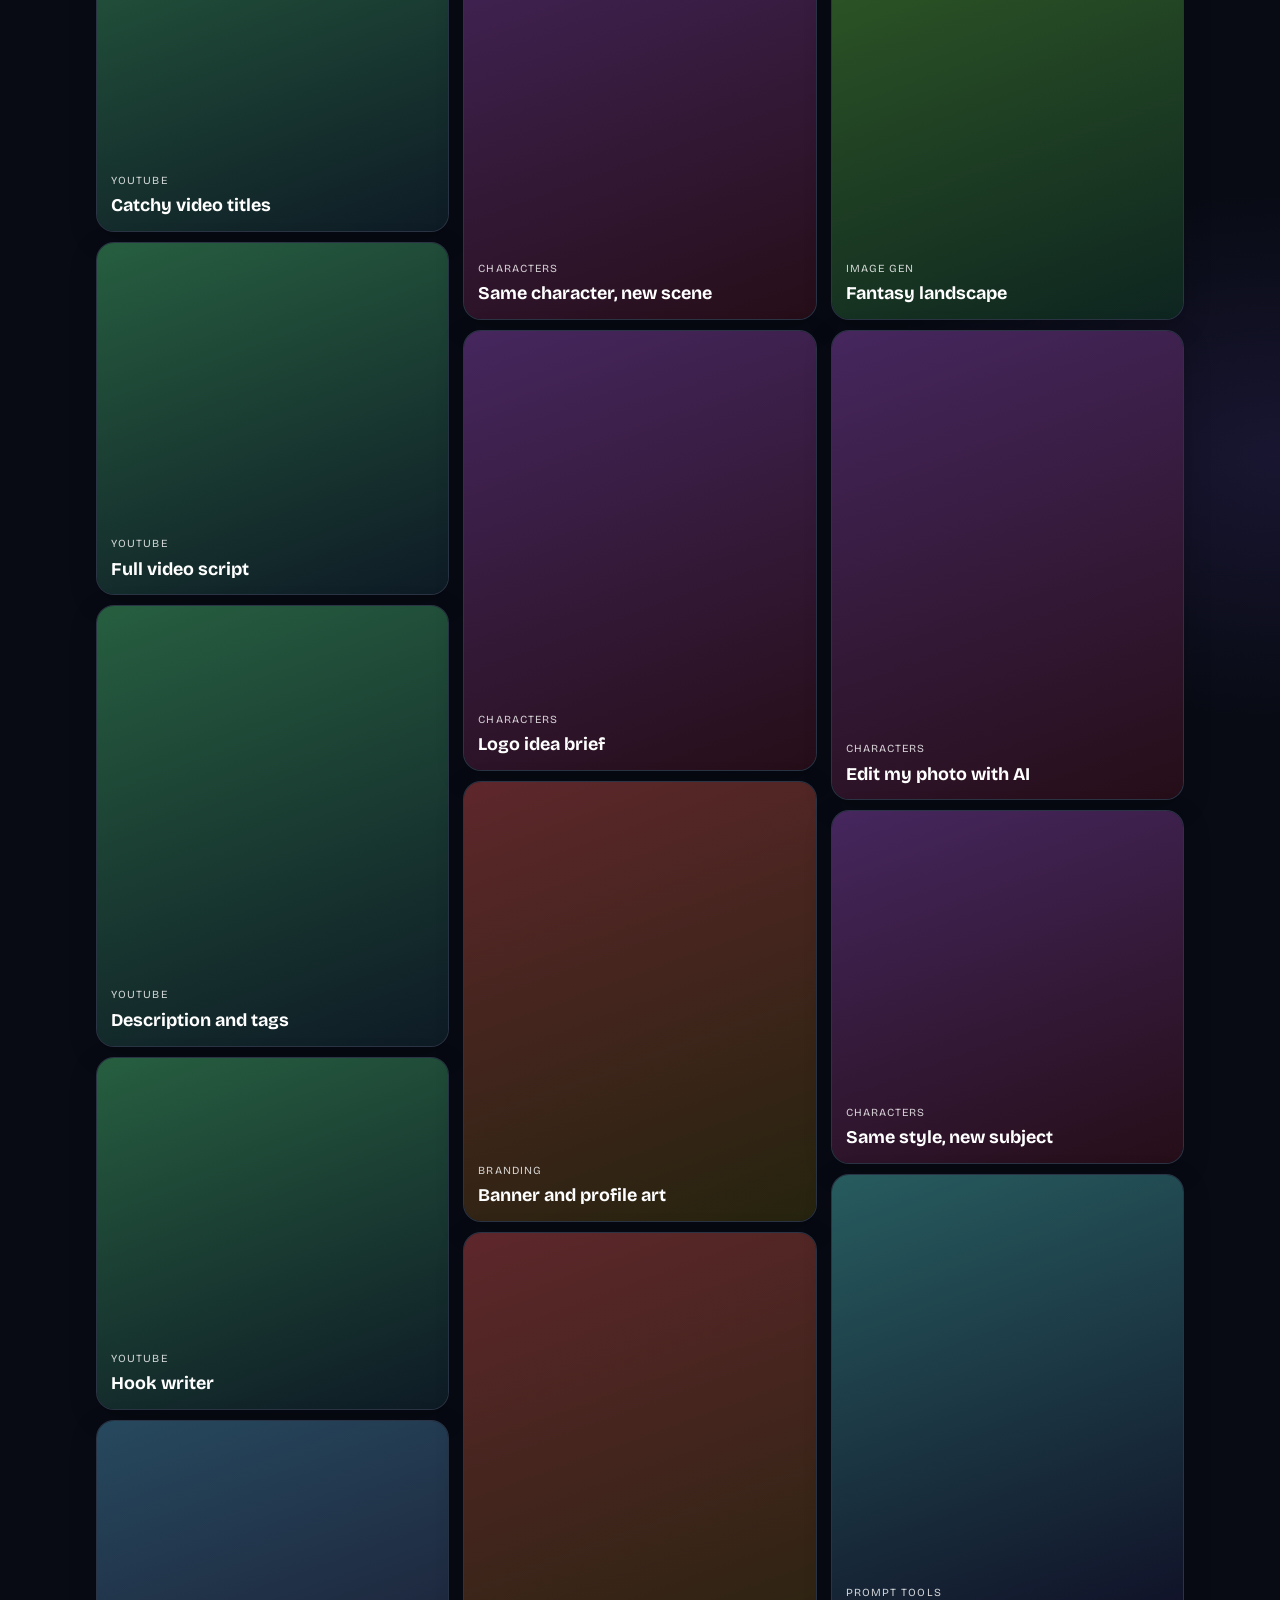
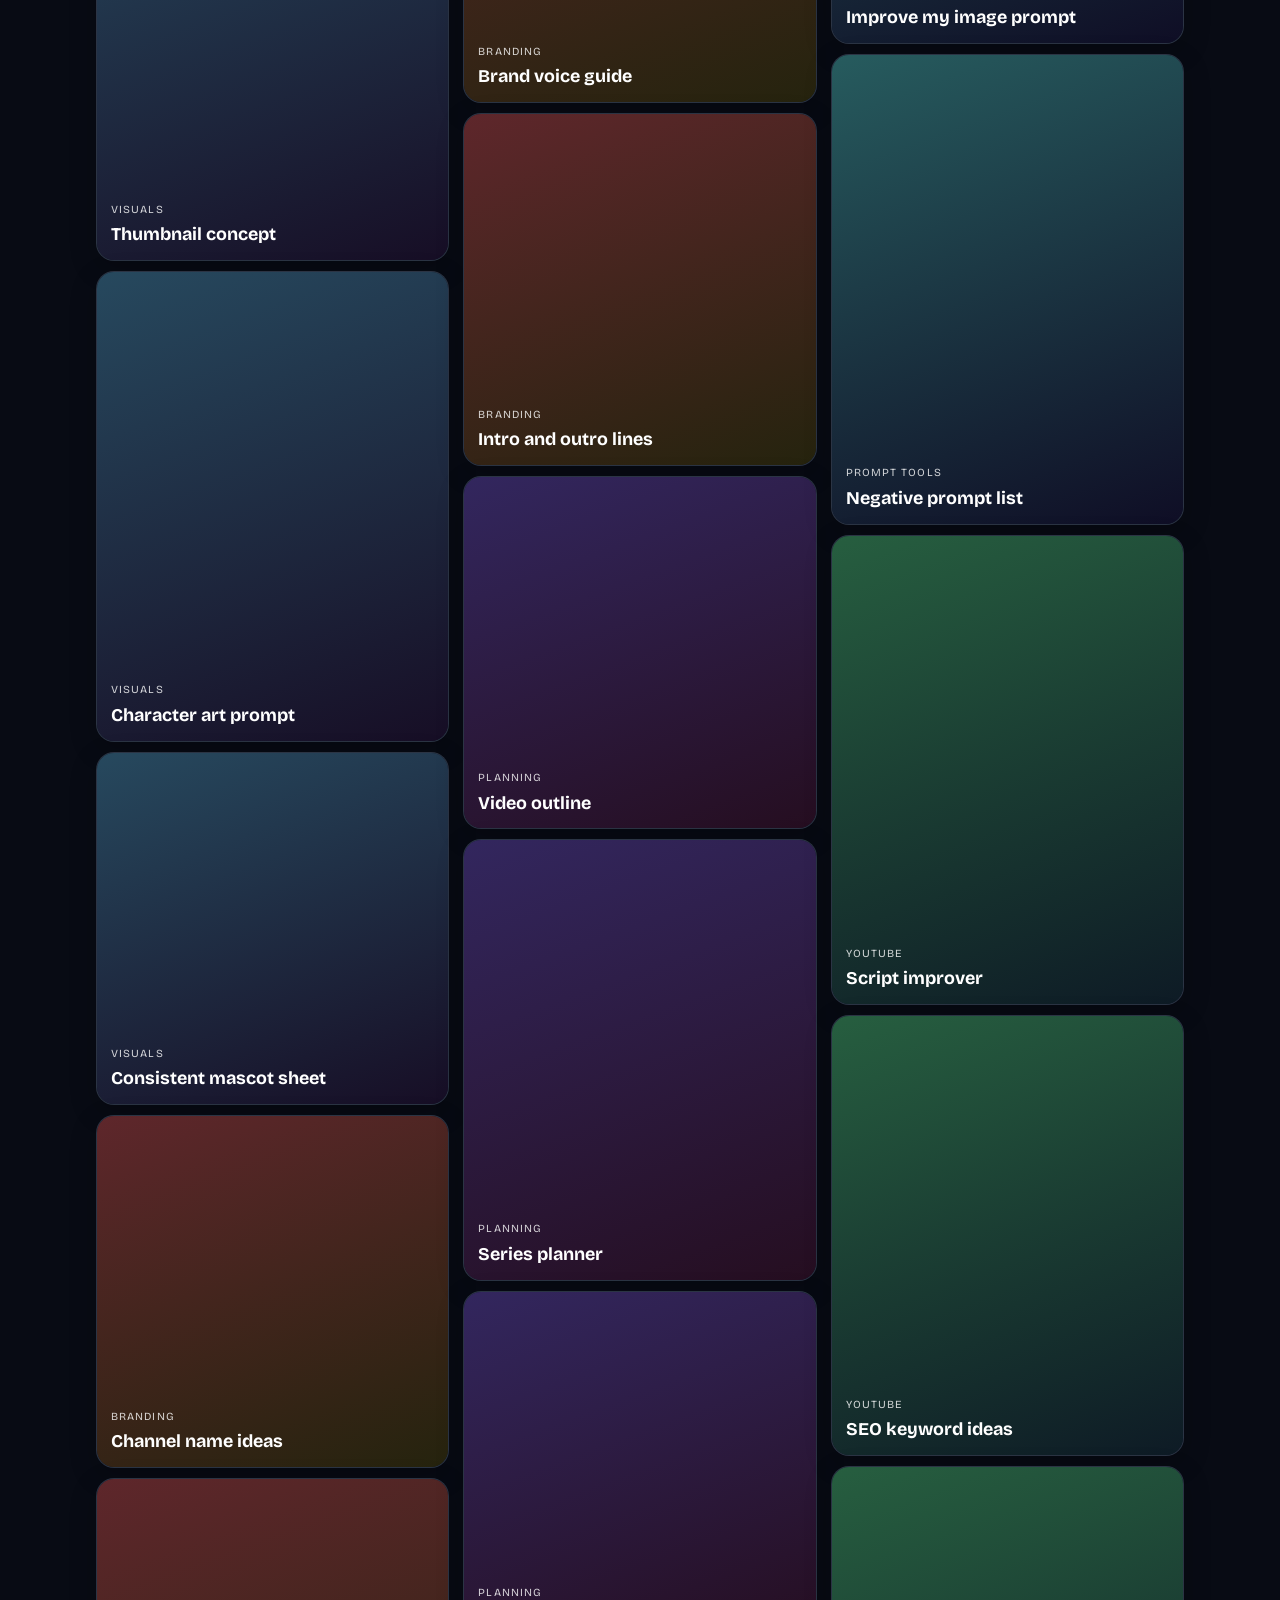
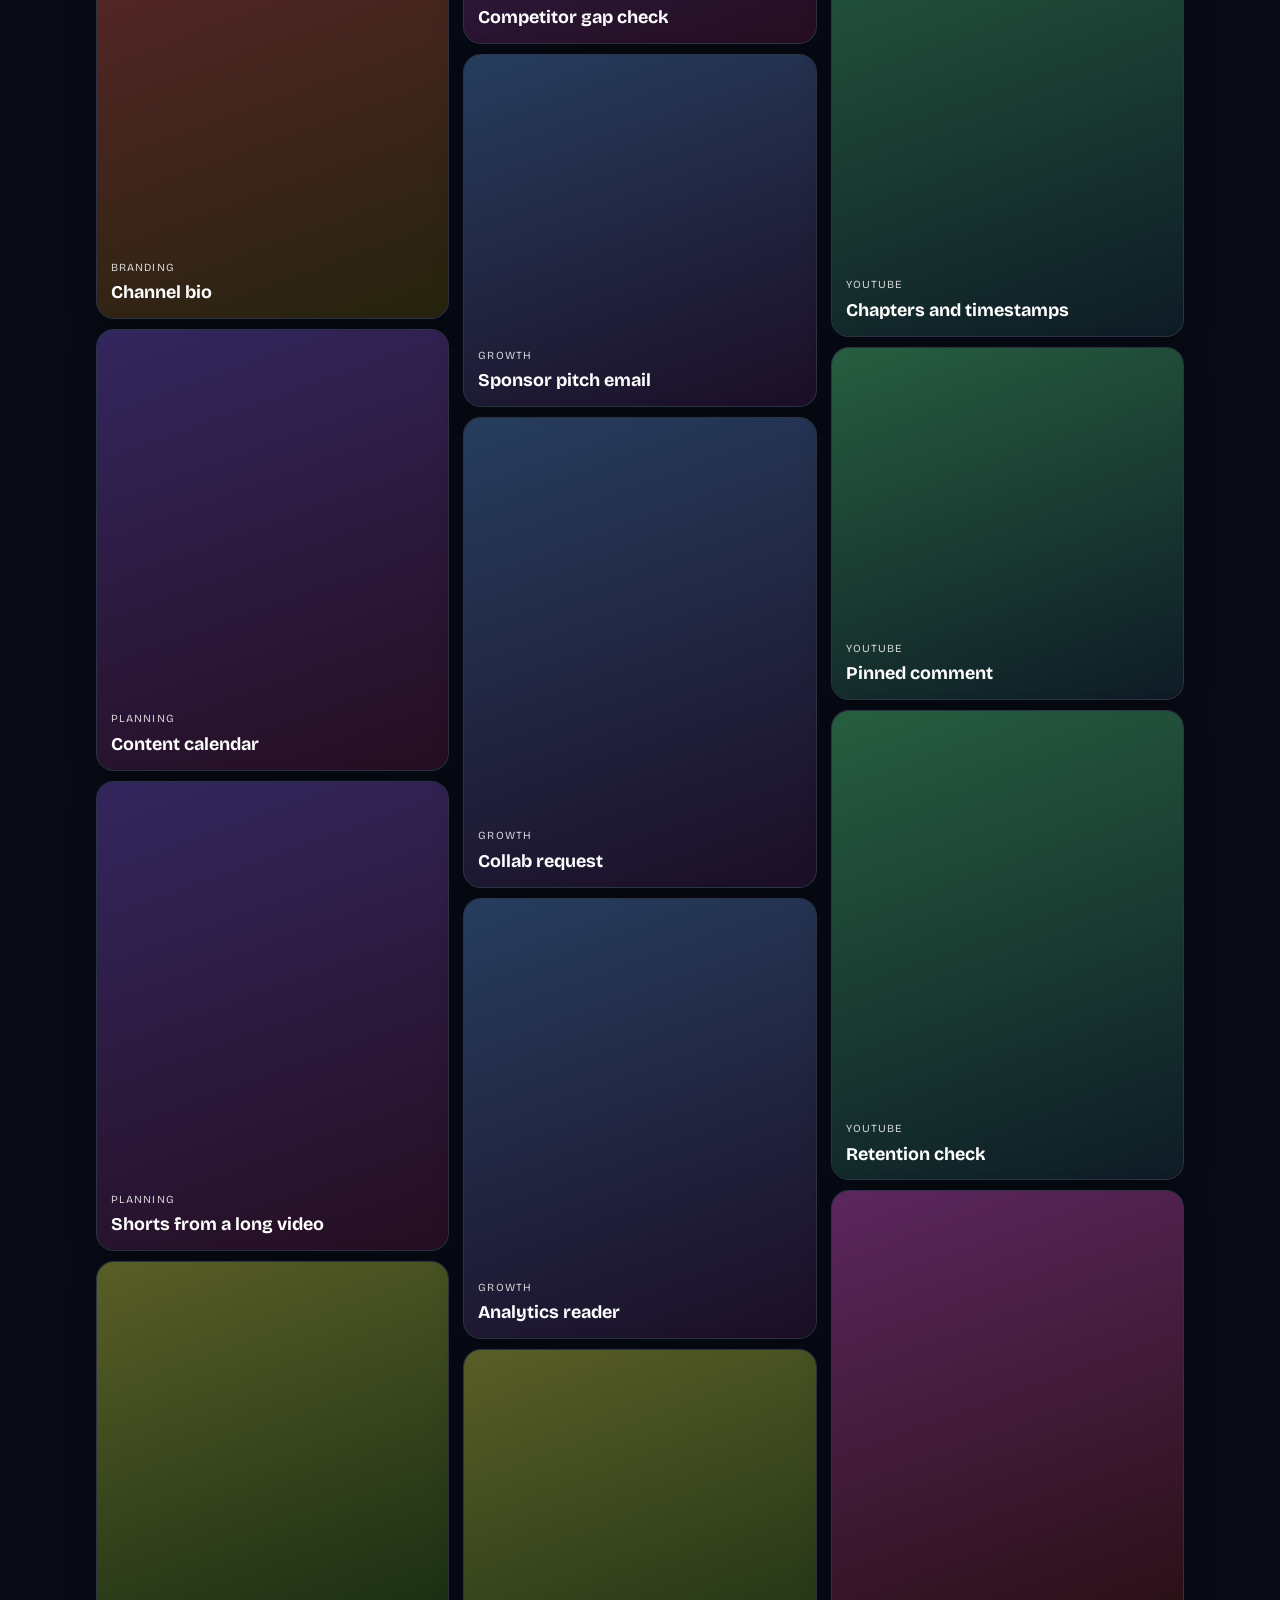
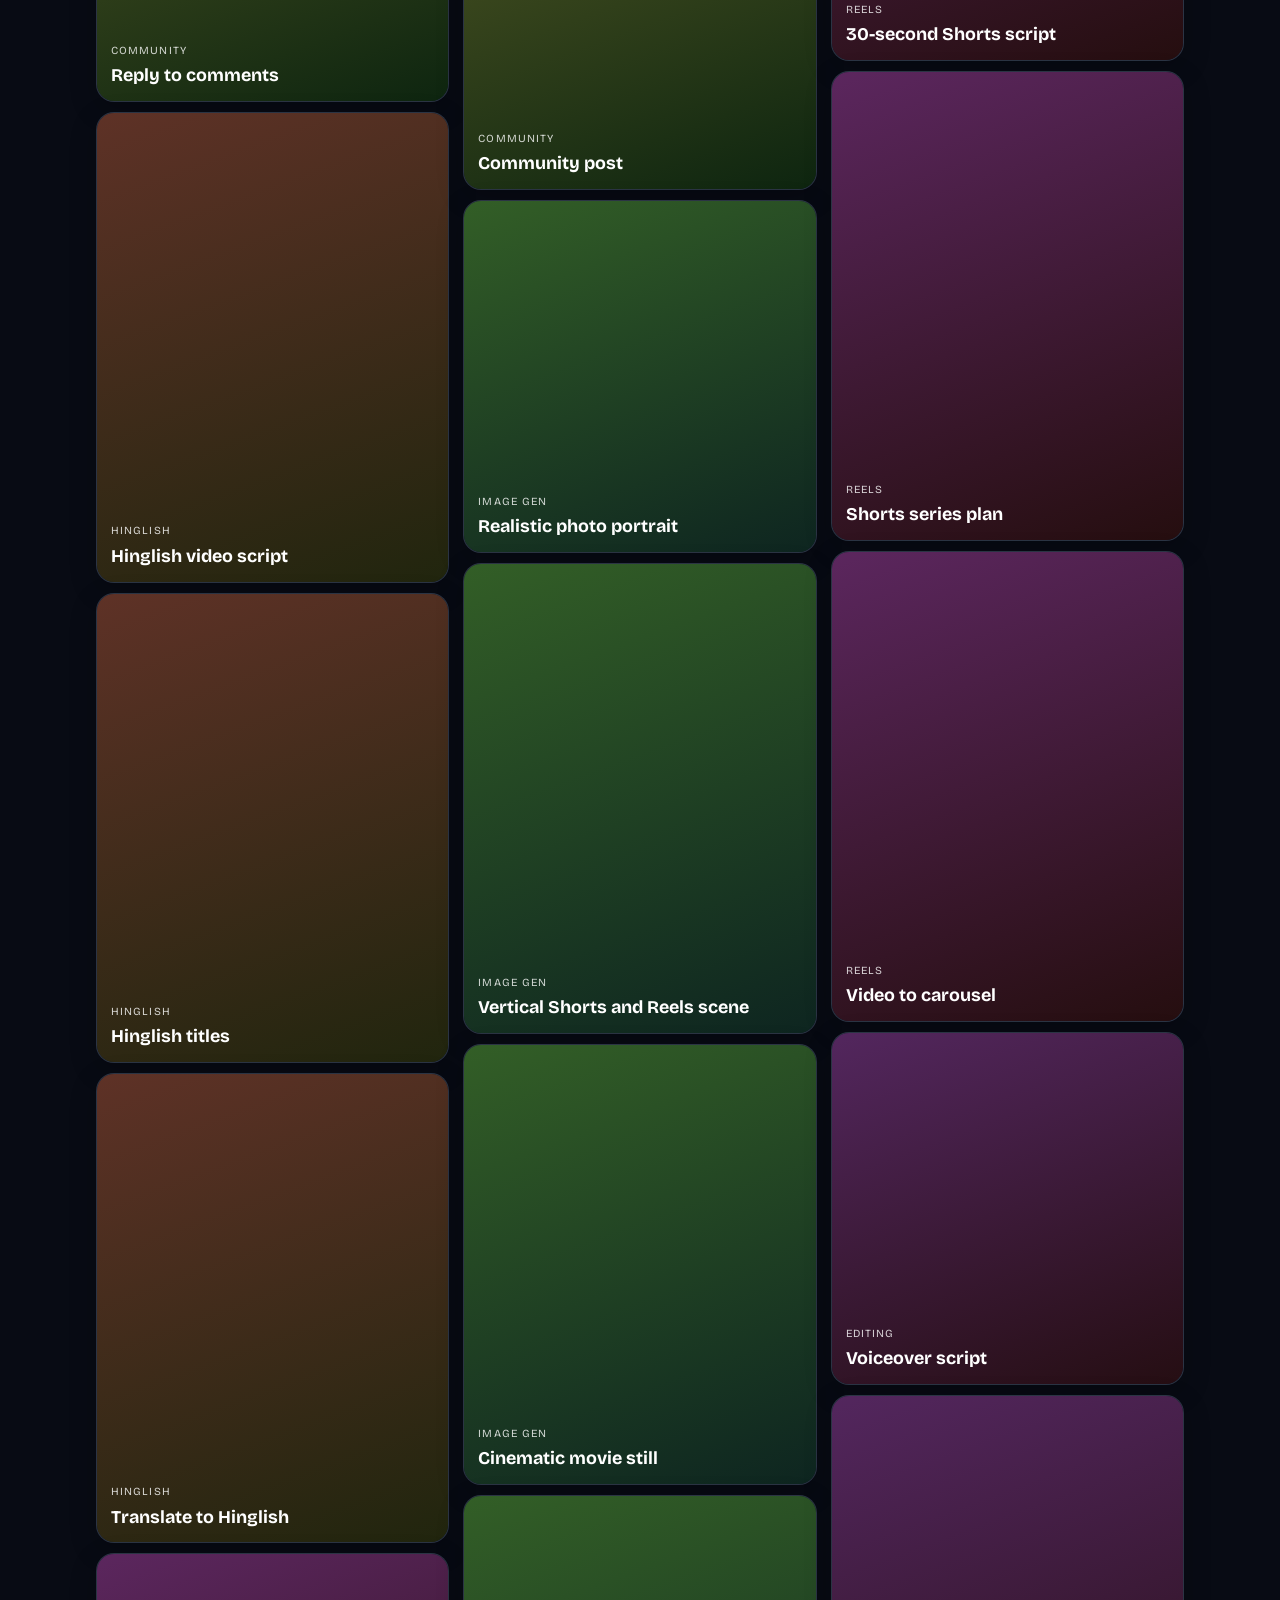
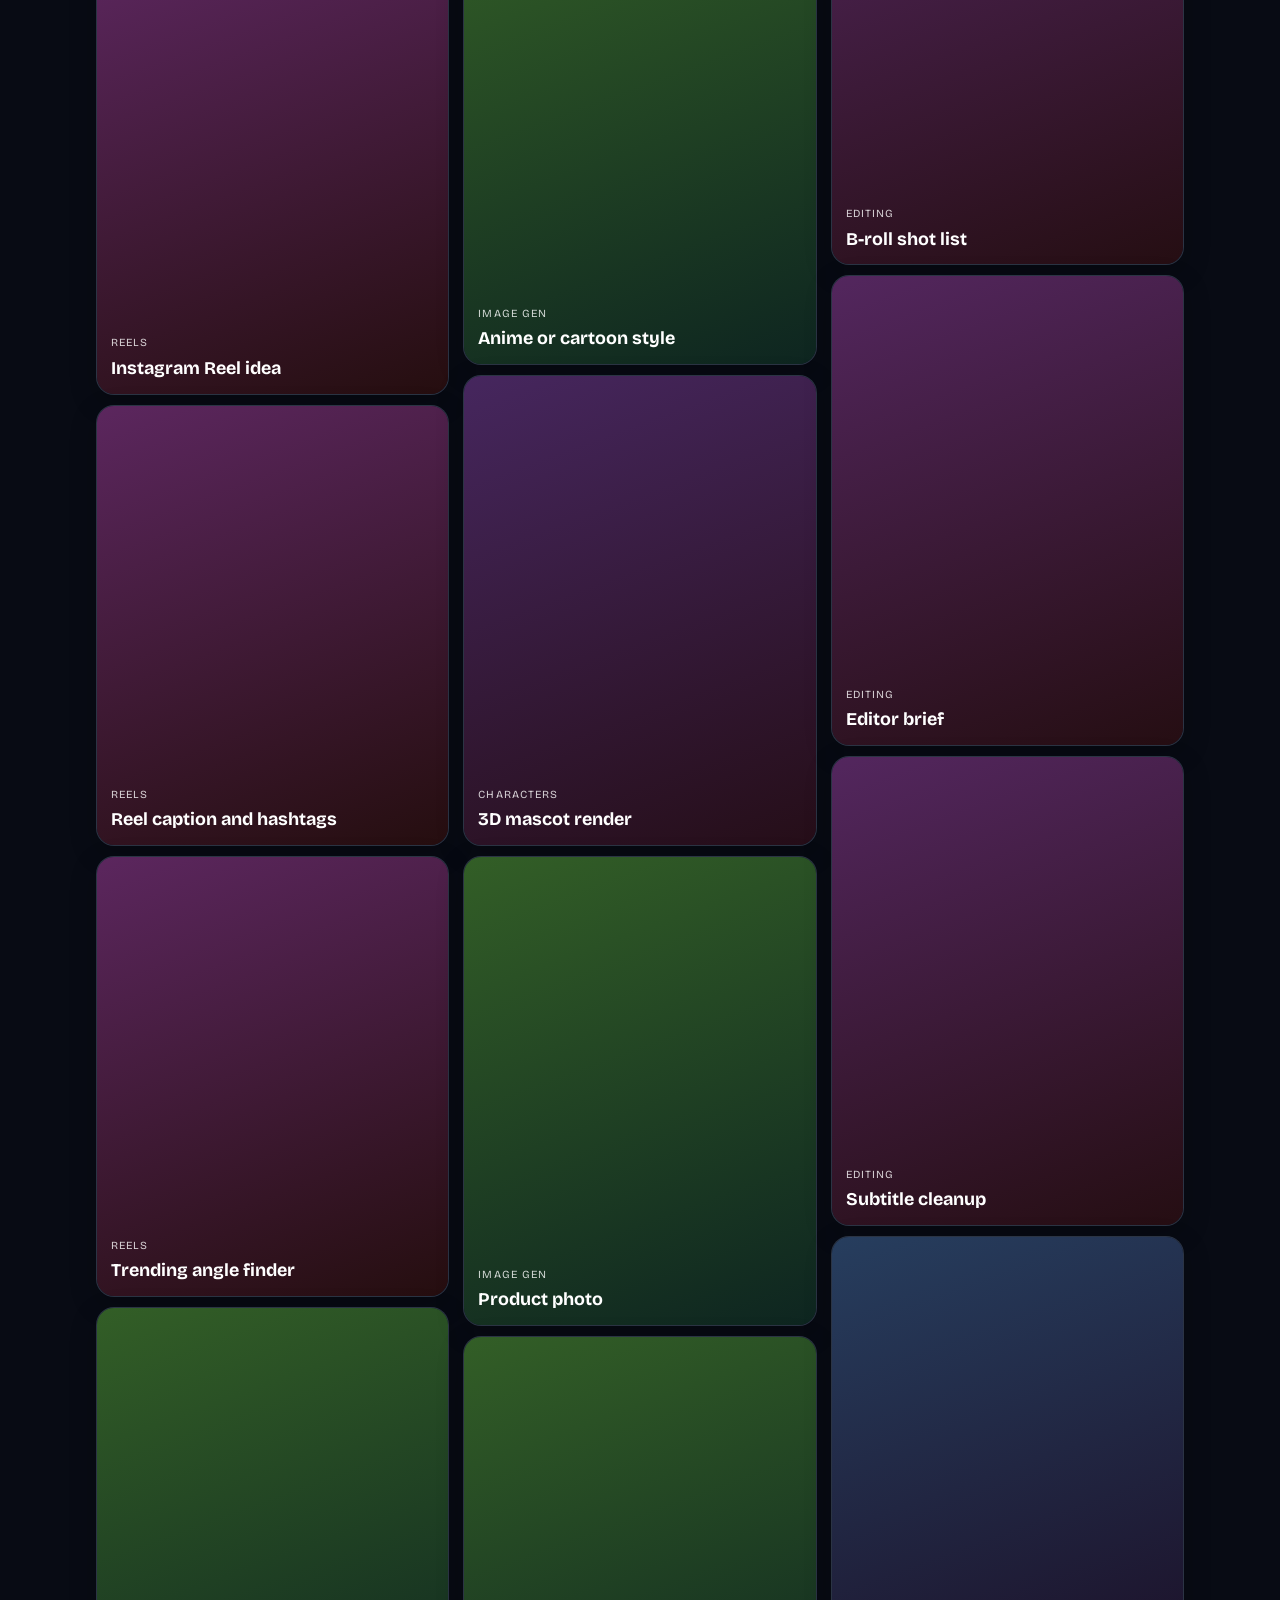
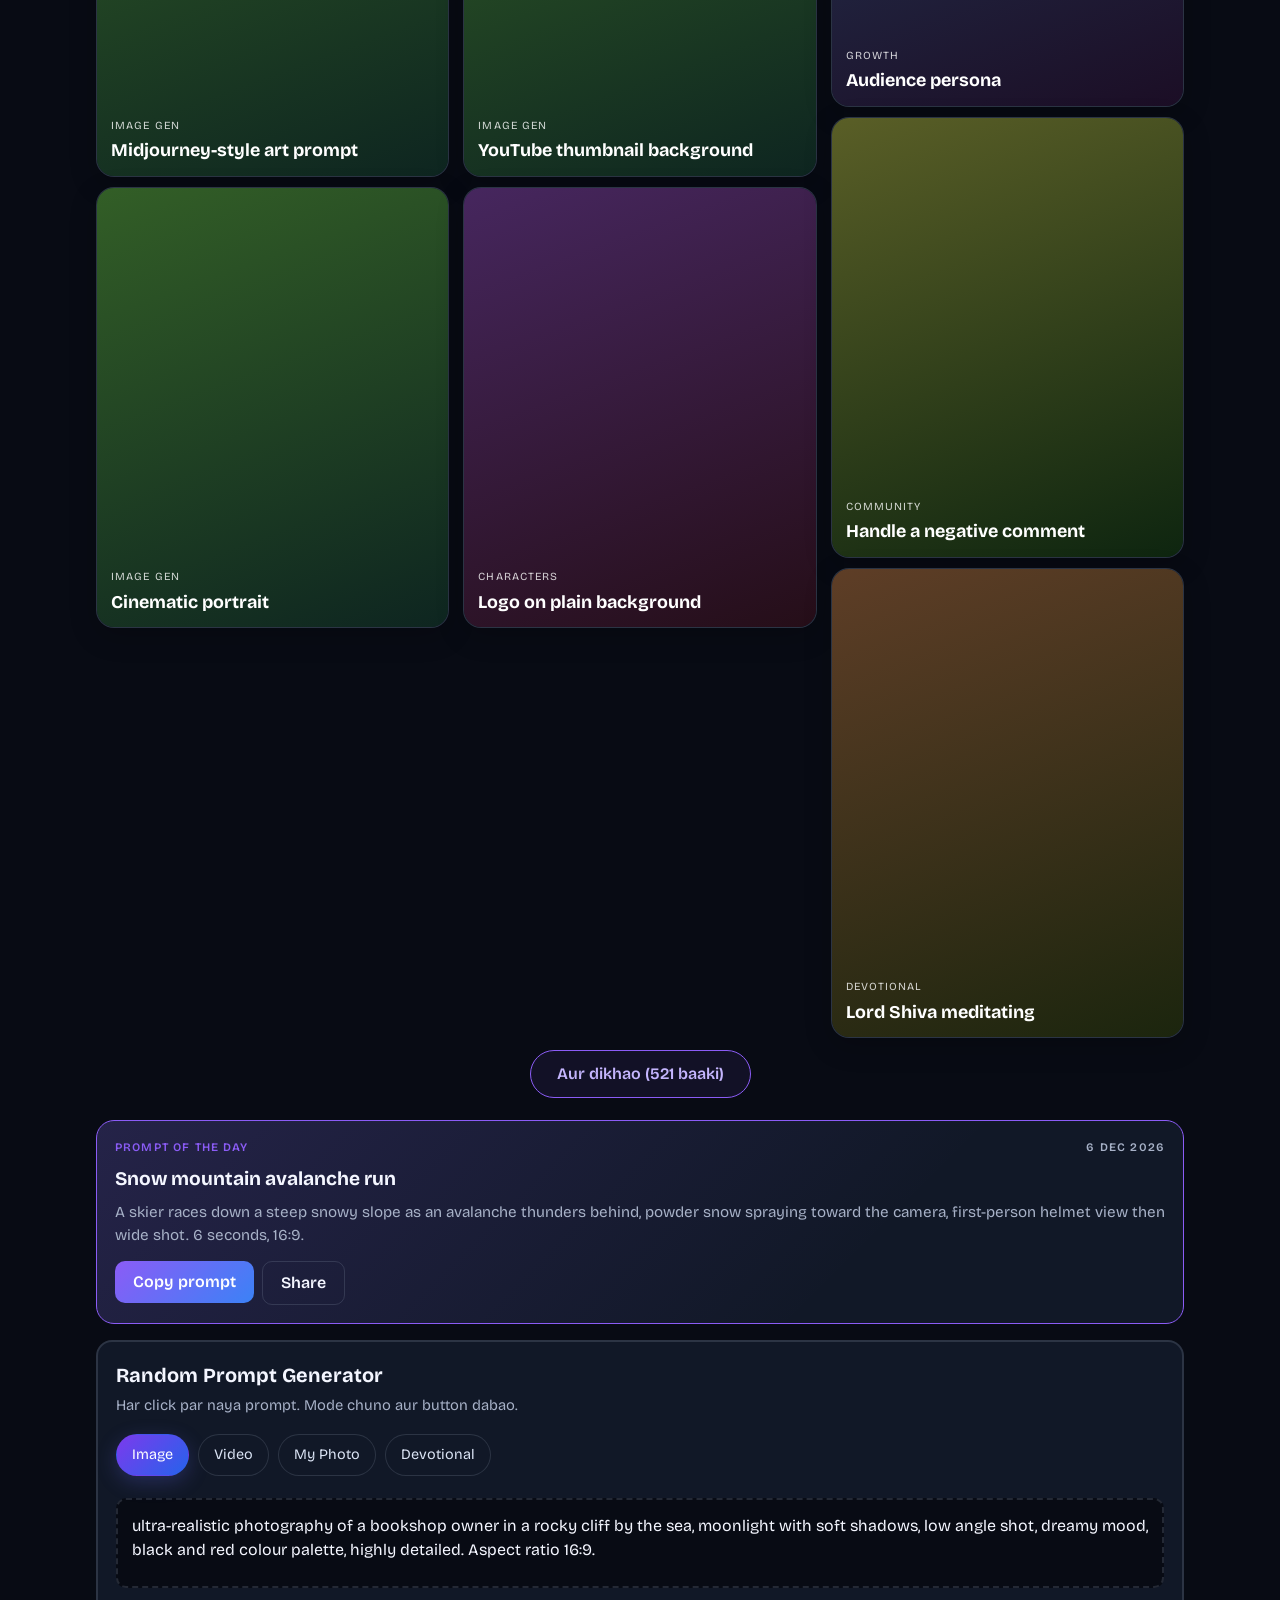
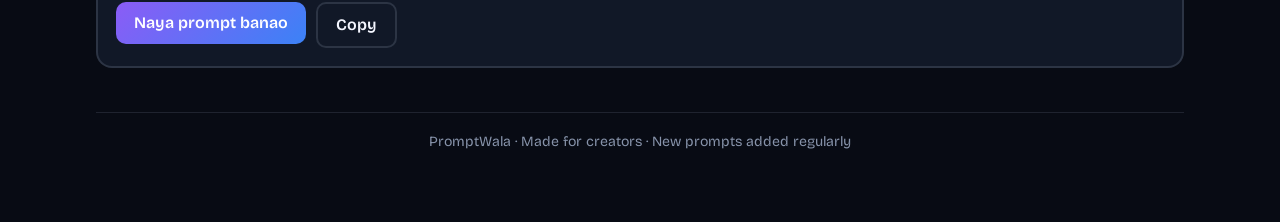
==== commit fd0b8e3d: "Add promptwala-3-generator.js script to index.html" ====
--- a/index.html
+++ b/index.html
@@ -244,6 +244,7 @@
 renderChips();renderTools();render();var hh=location.hash.slice(1);if(hh){var ff=PROMPTS.filter(function(x){return slug(x)===hh})[0];if(ff)openSheet(ff)}
 var sp=document.getElementById("sp"),sc=document.getElementById("sc");if(sp){sp.textContent=PROMPTS.length}if(sc){var u=[];PROMPTS.forEach(function(x){if(u.indexOf(x.c)<0)u.push(x.c)});sc.textContent=u.length}
 </script>
+  <script src="promptwala-3-generator.js?v=1"></script>
   <script src="promptwala-2.js?v=1"></script>
 </body>
 </html>
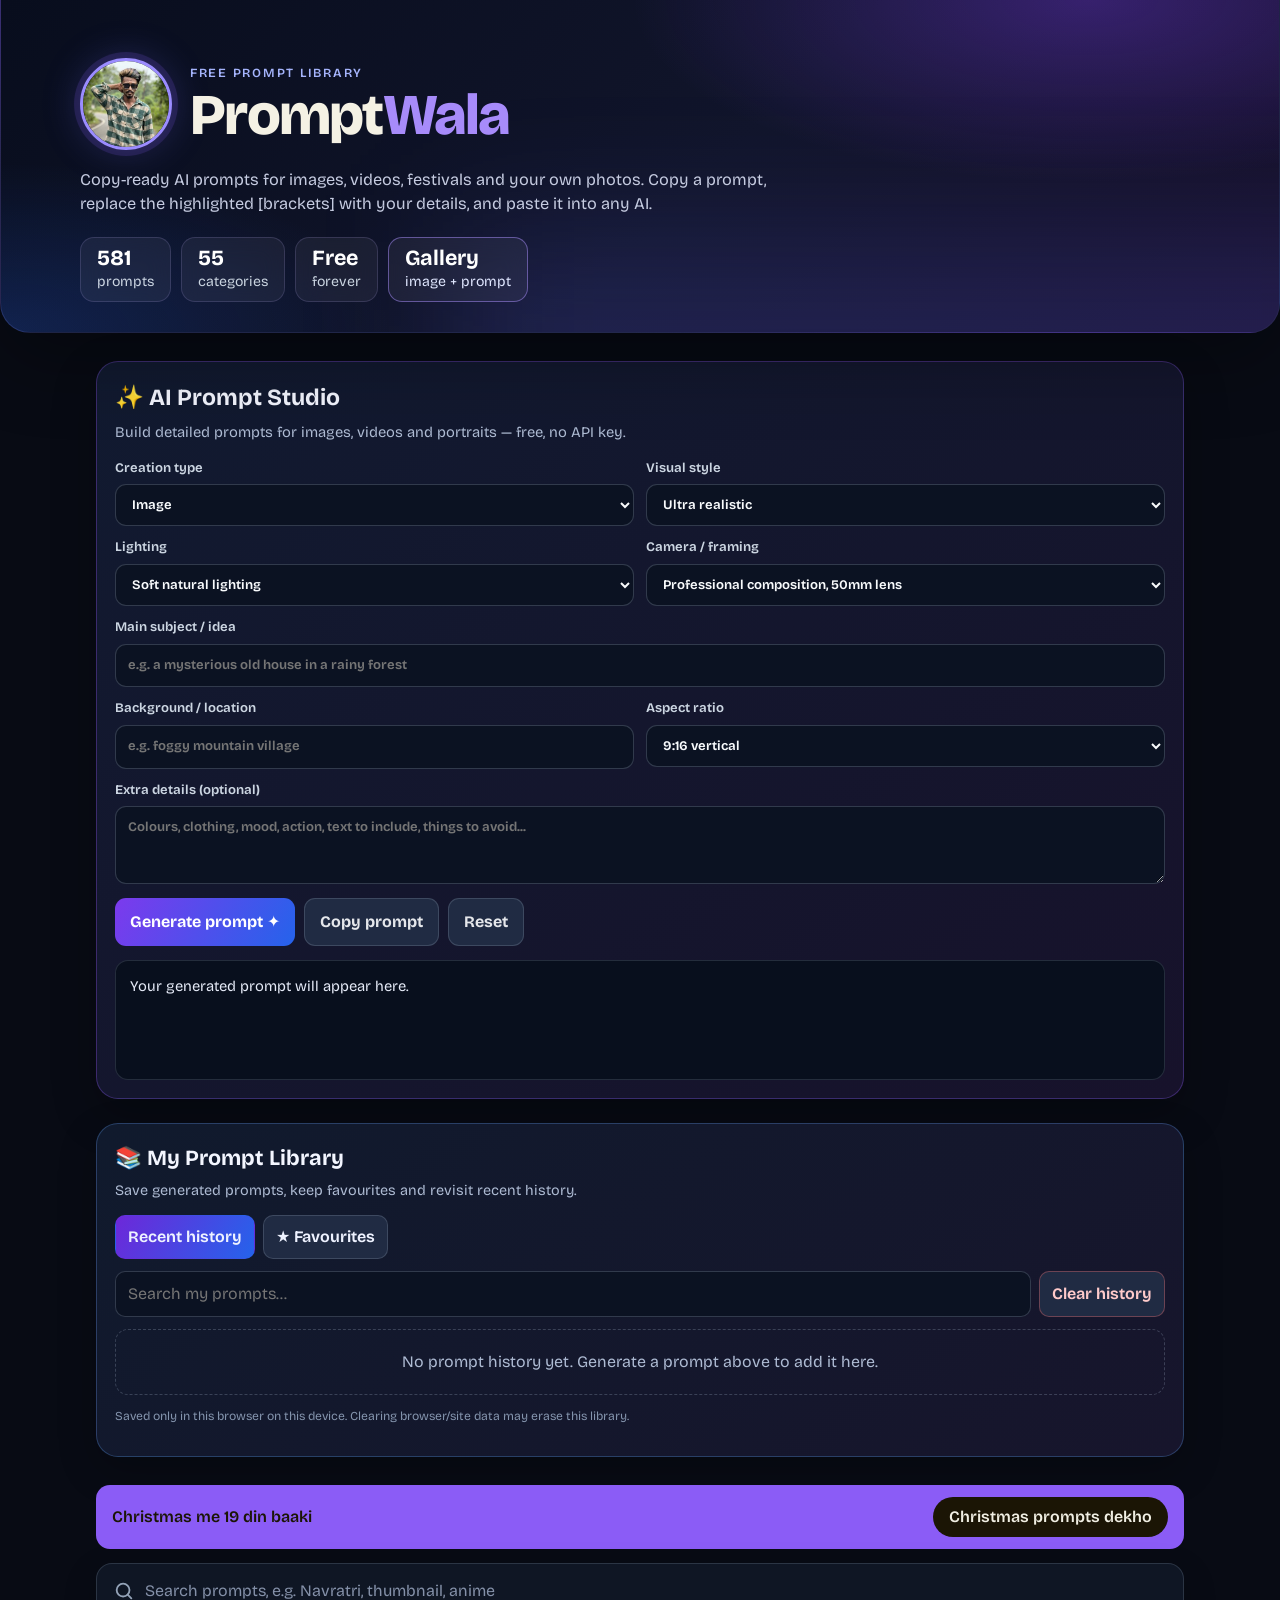
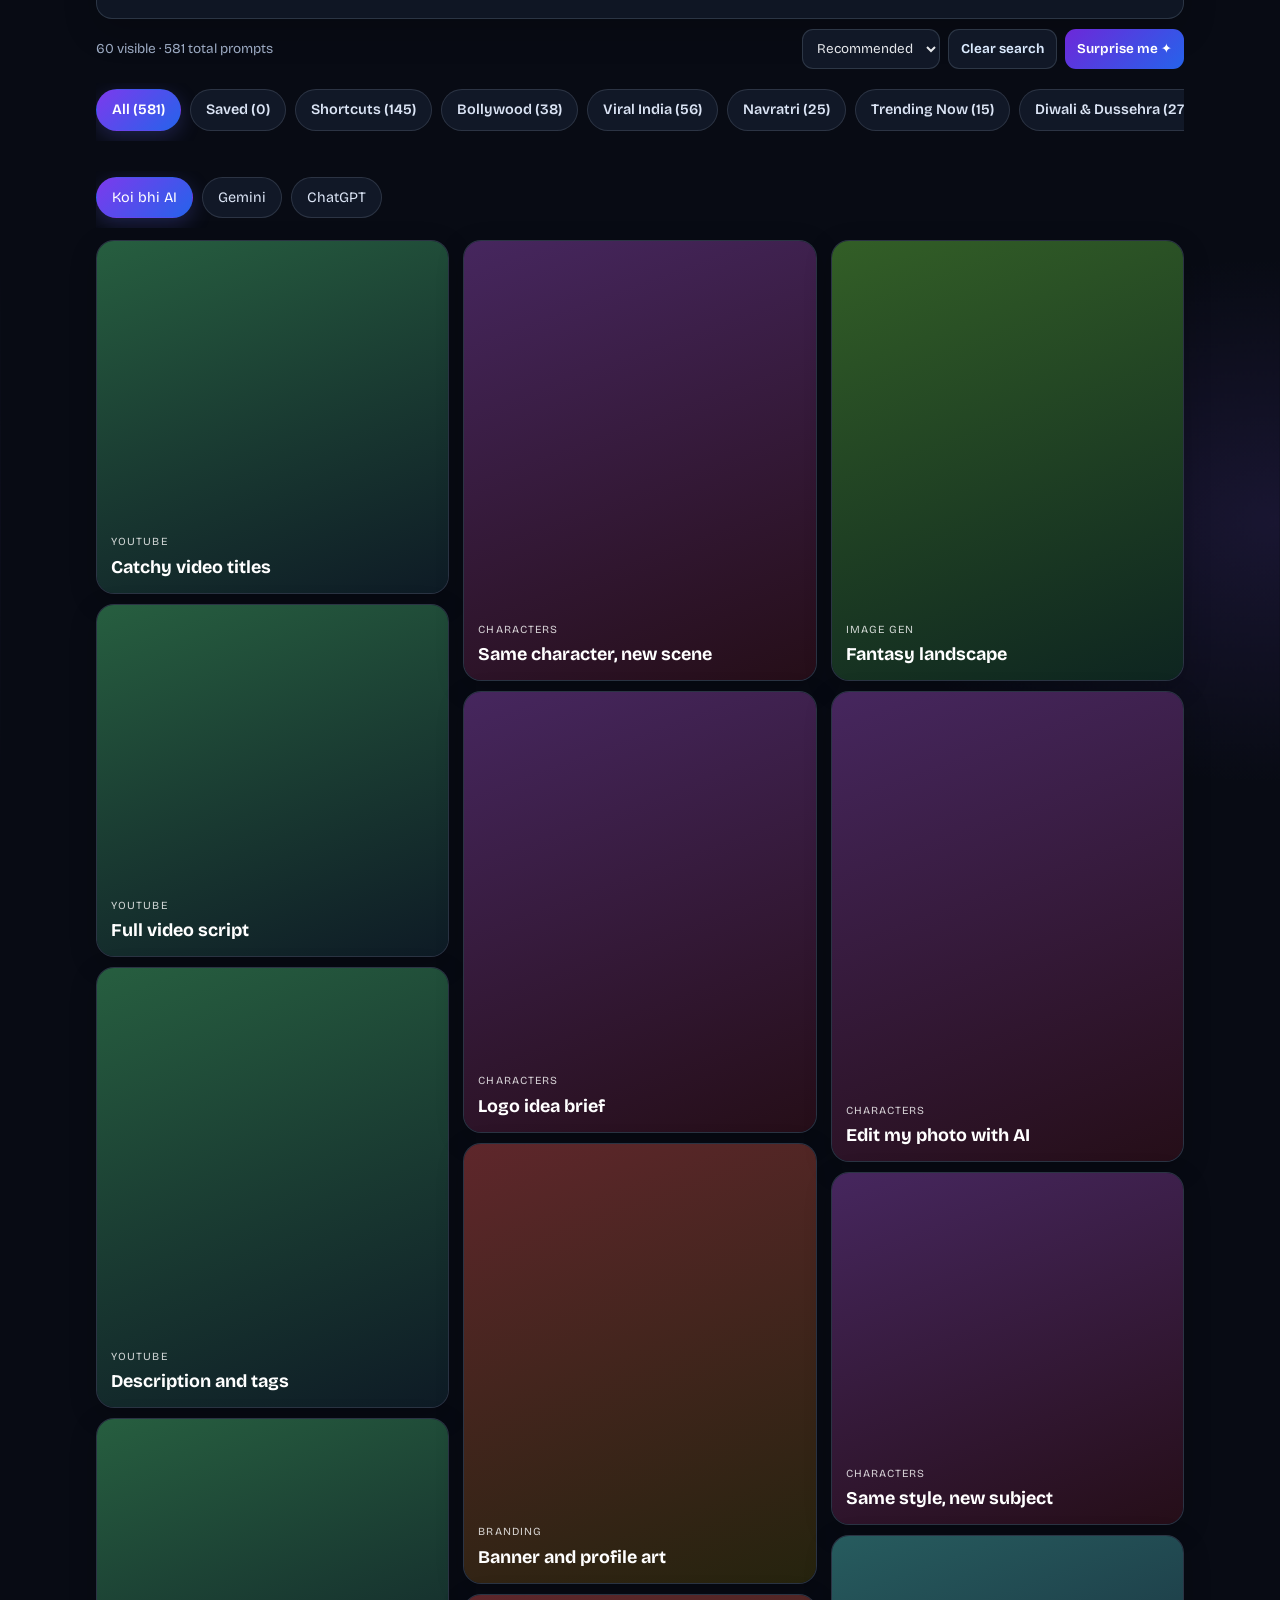
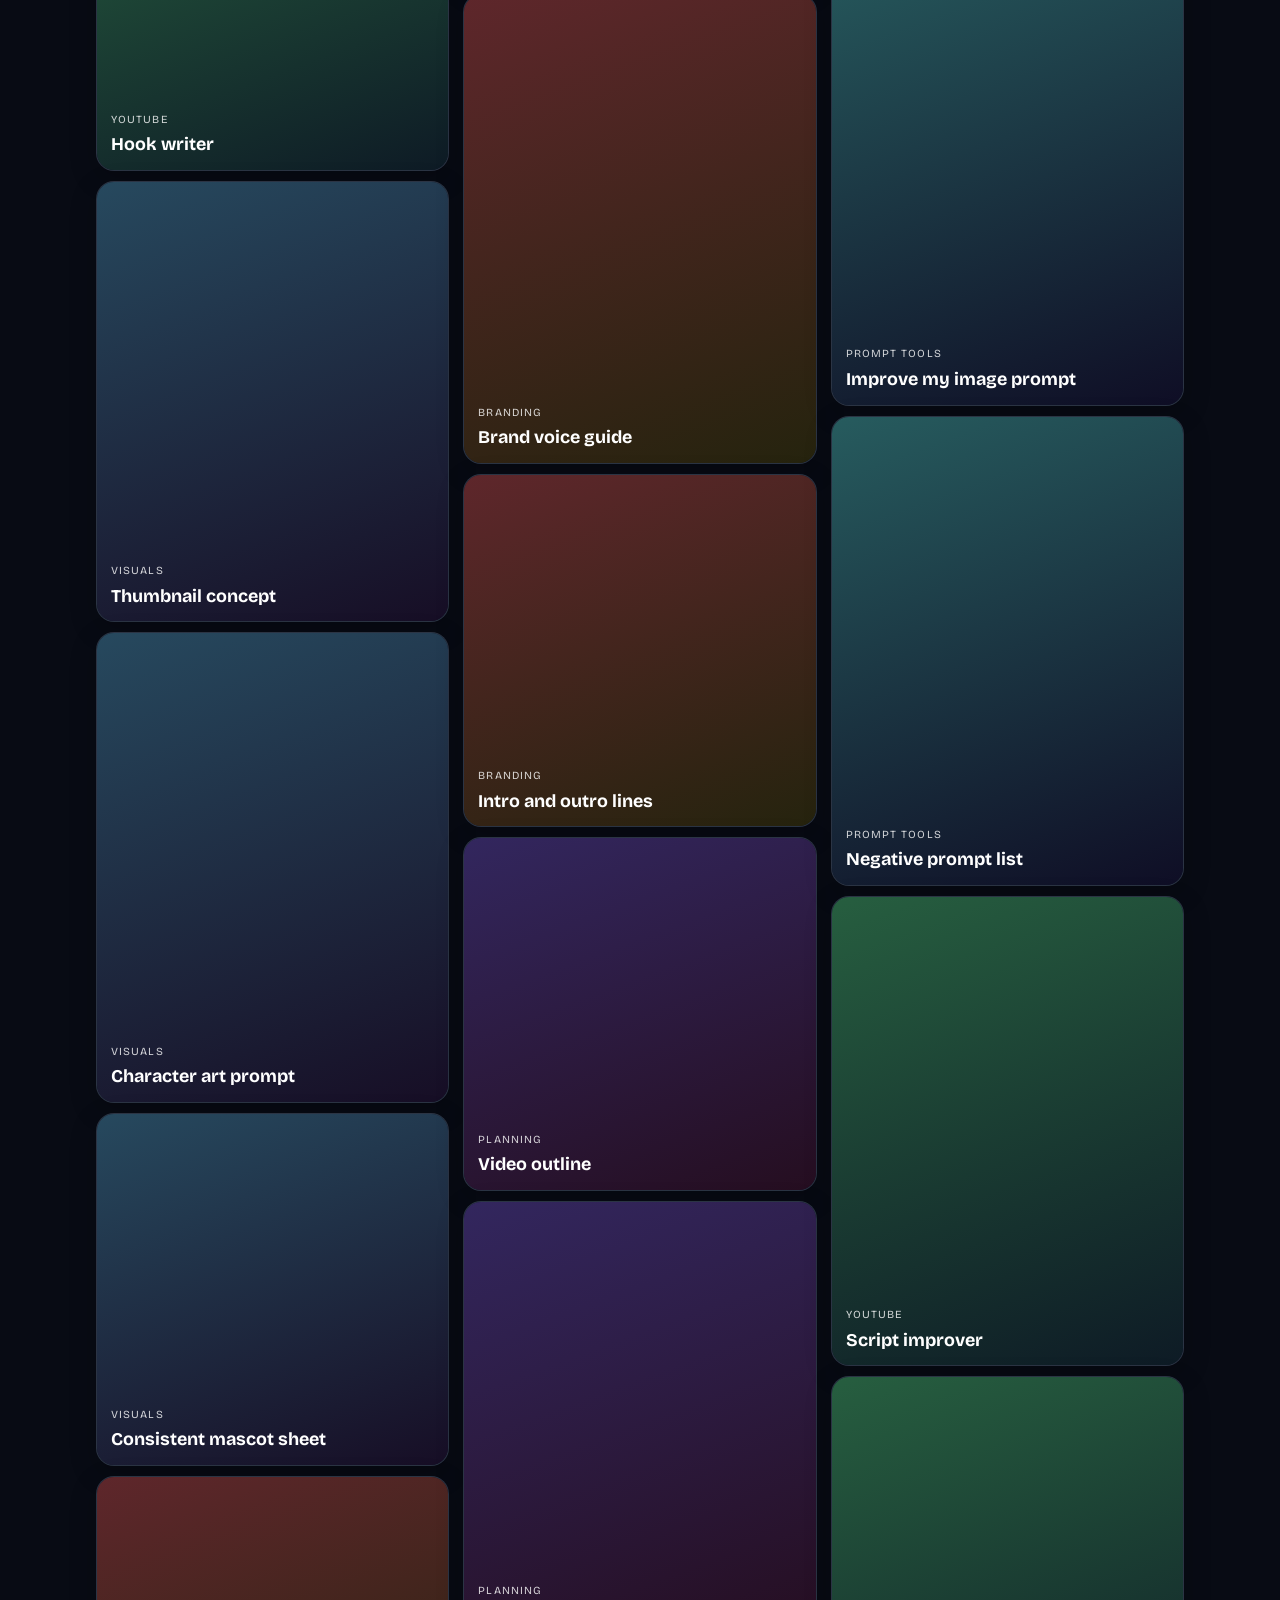
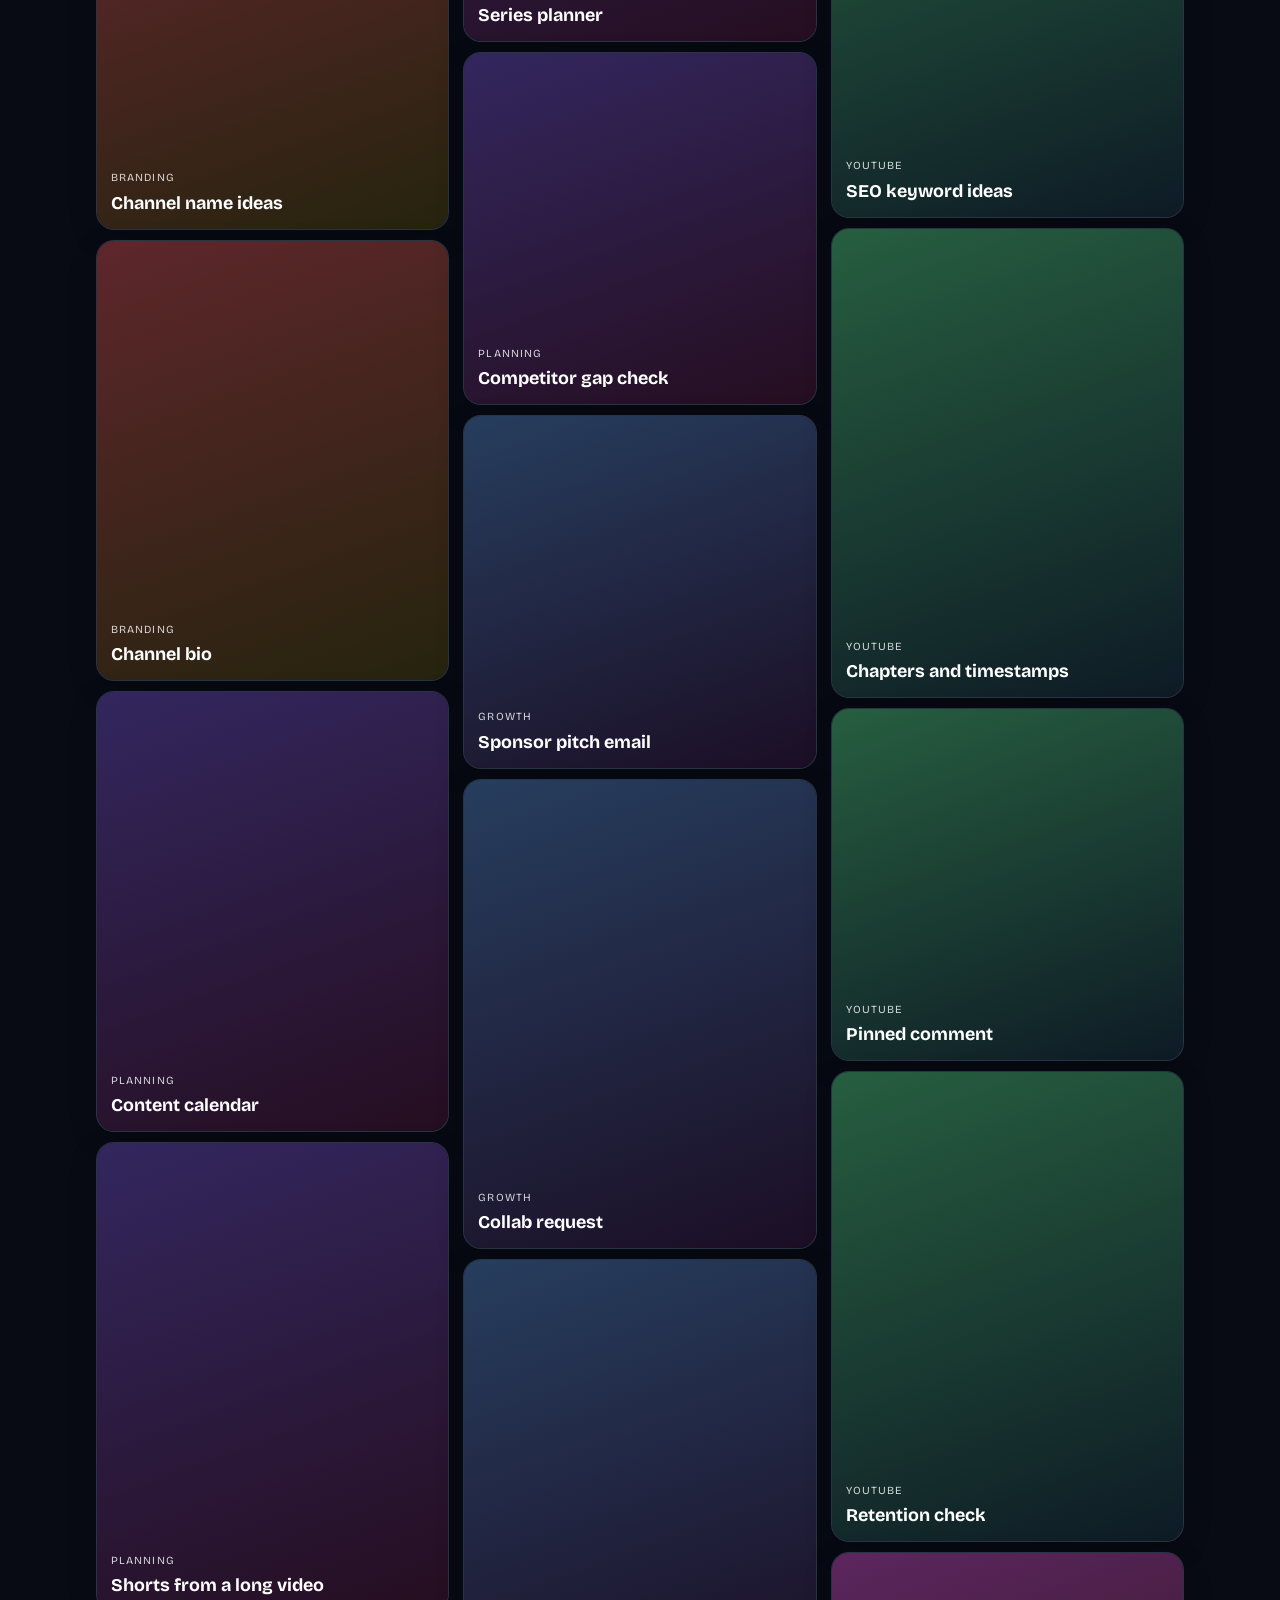
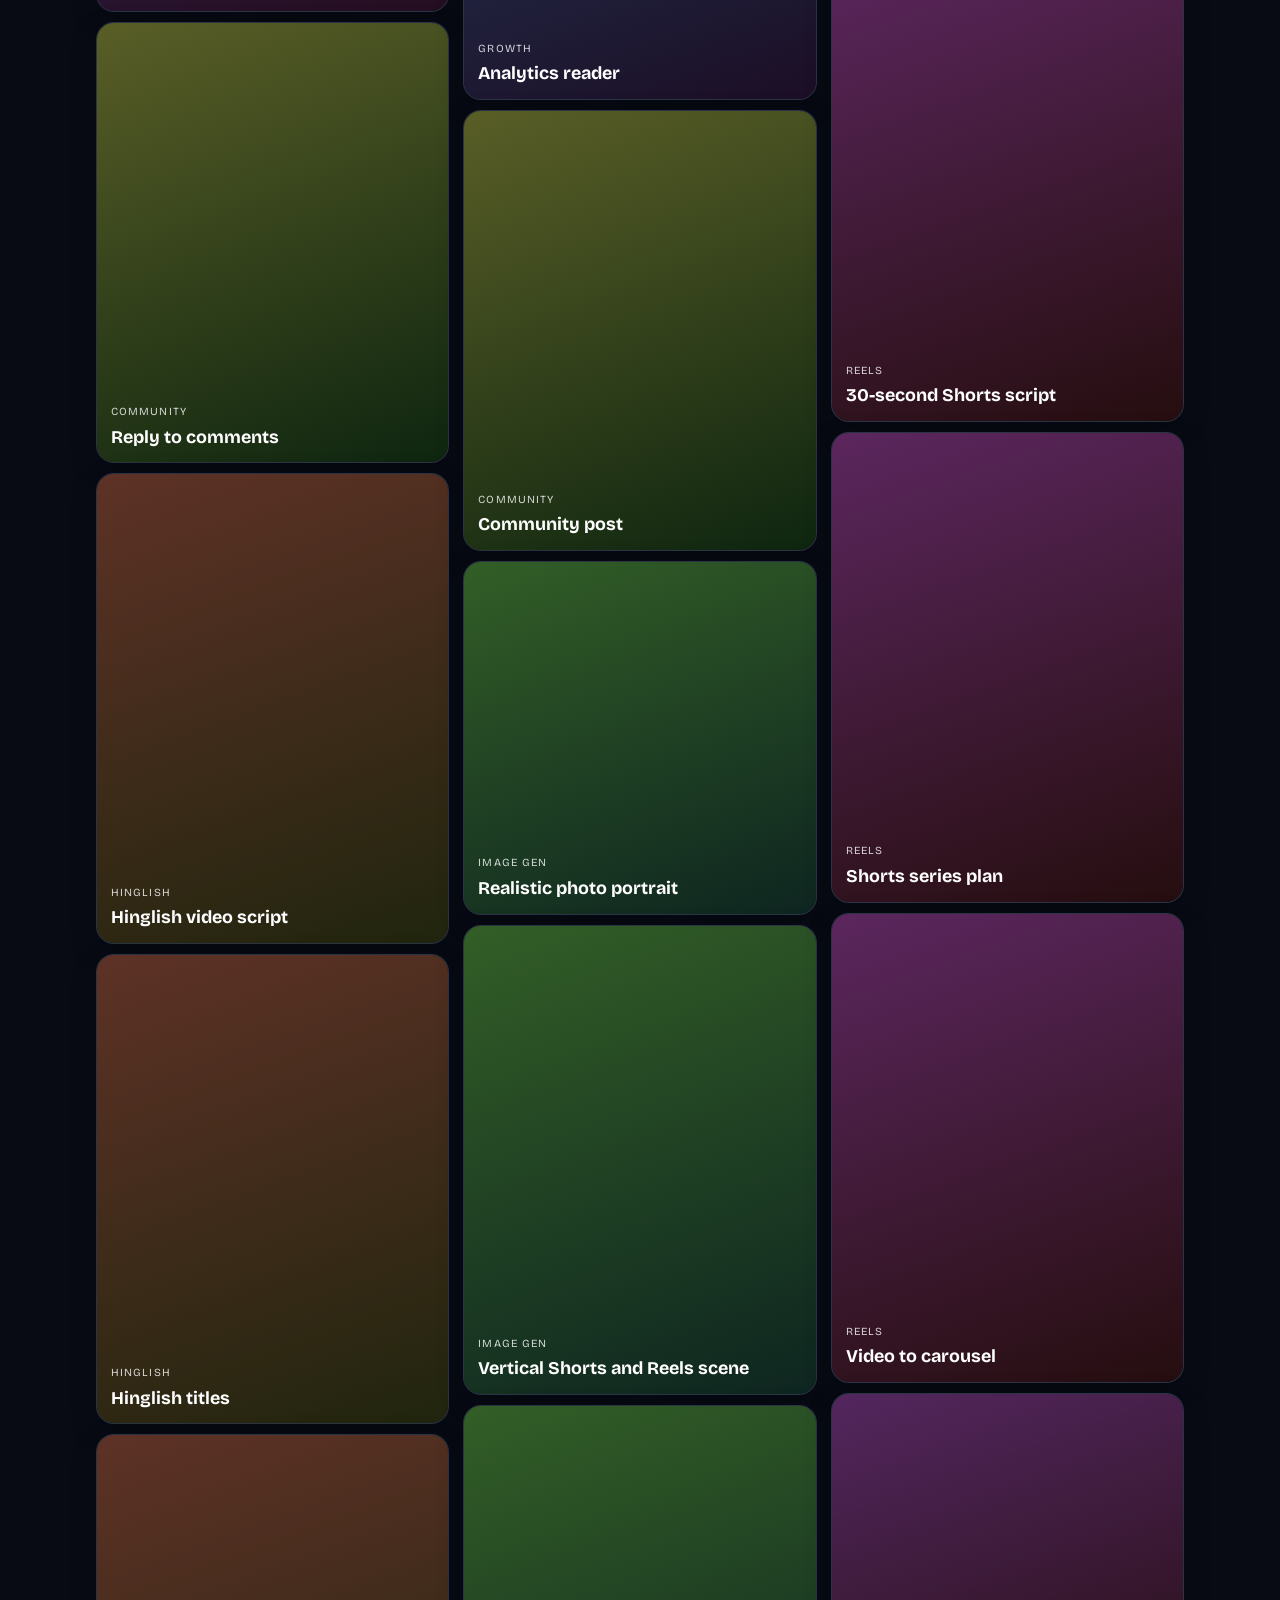
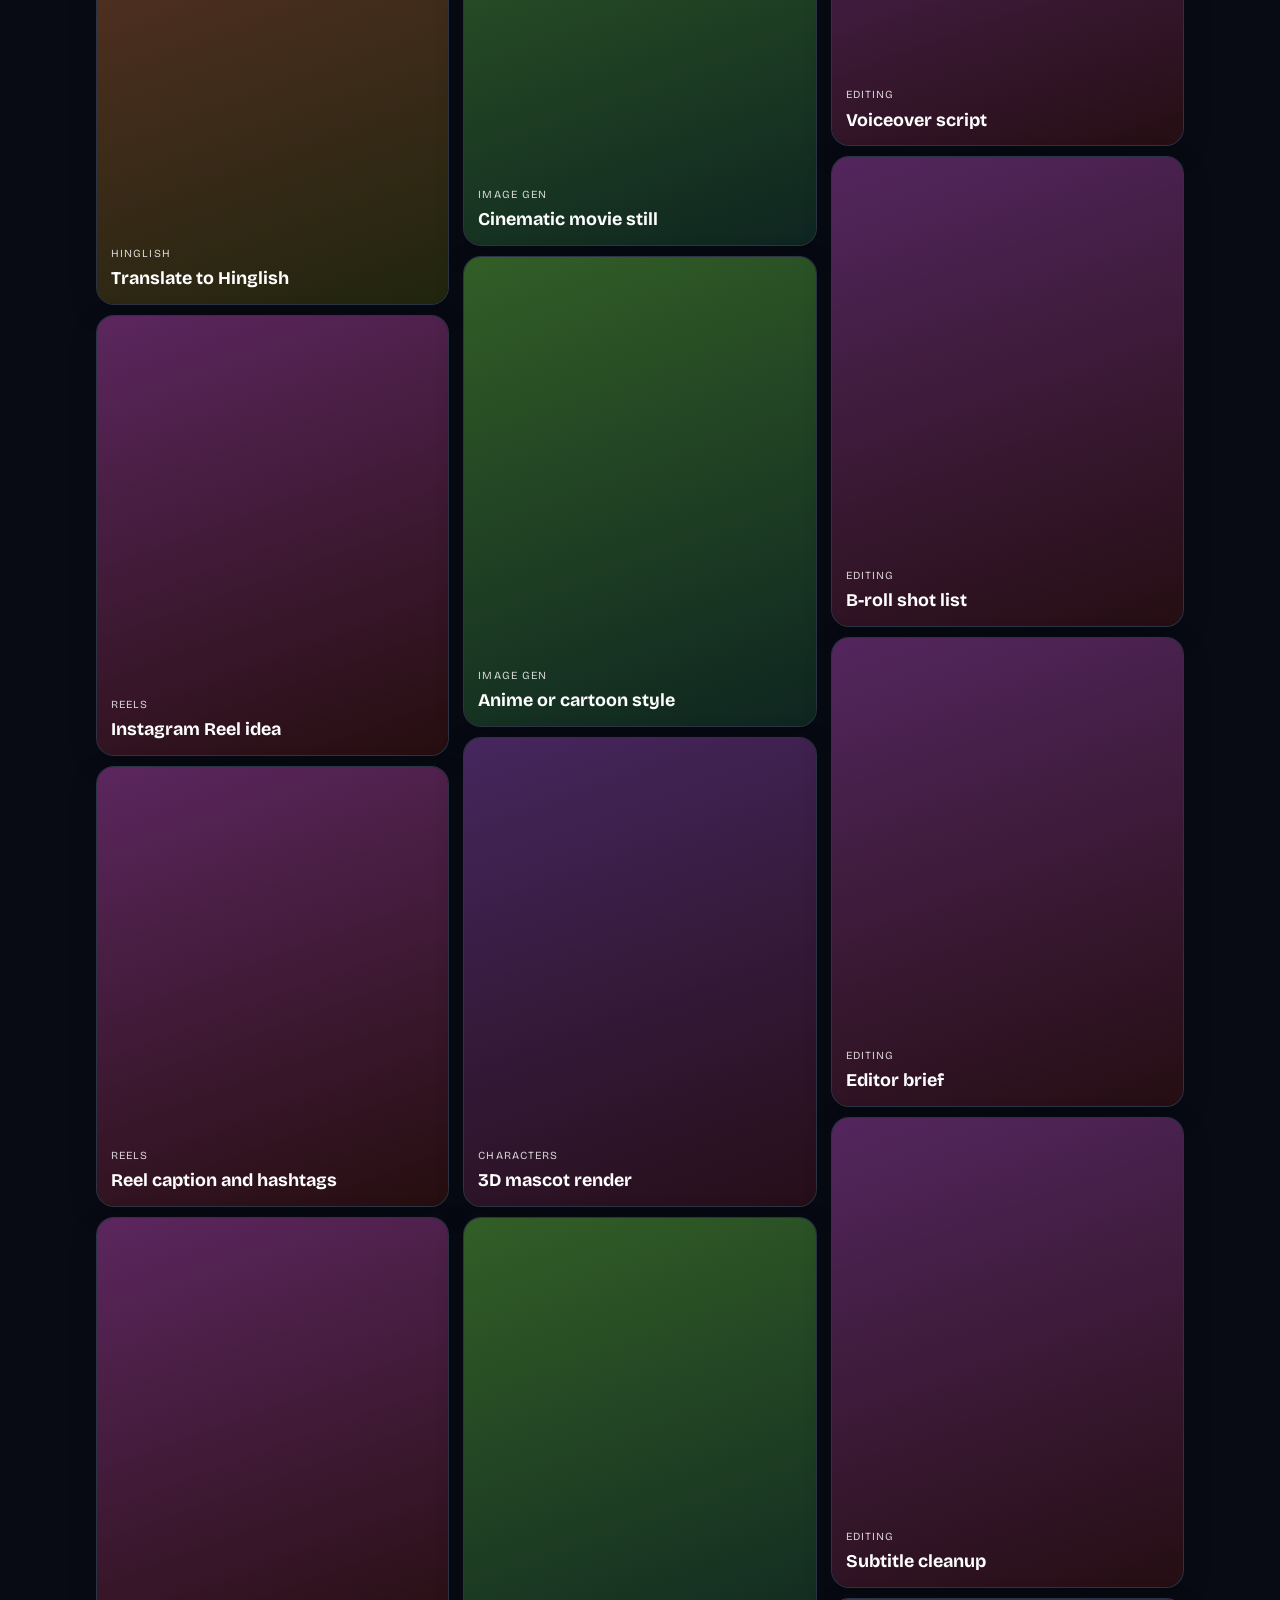
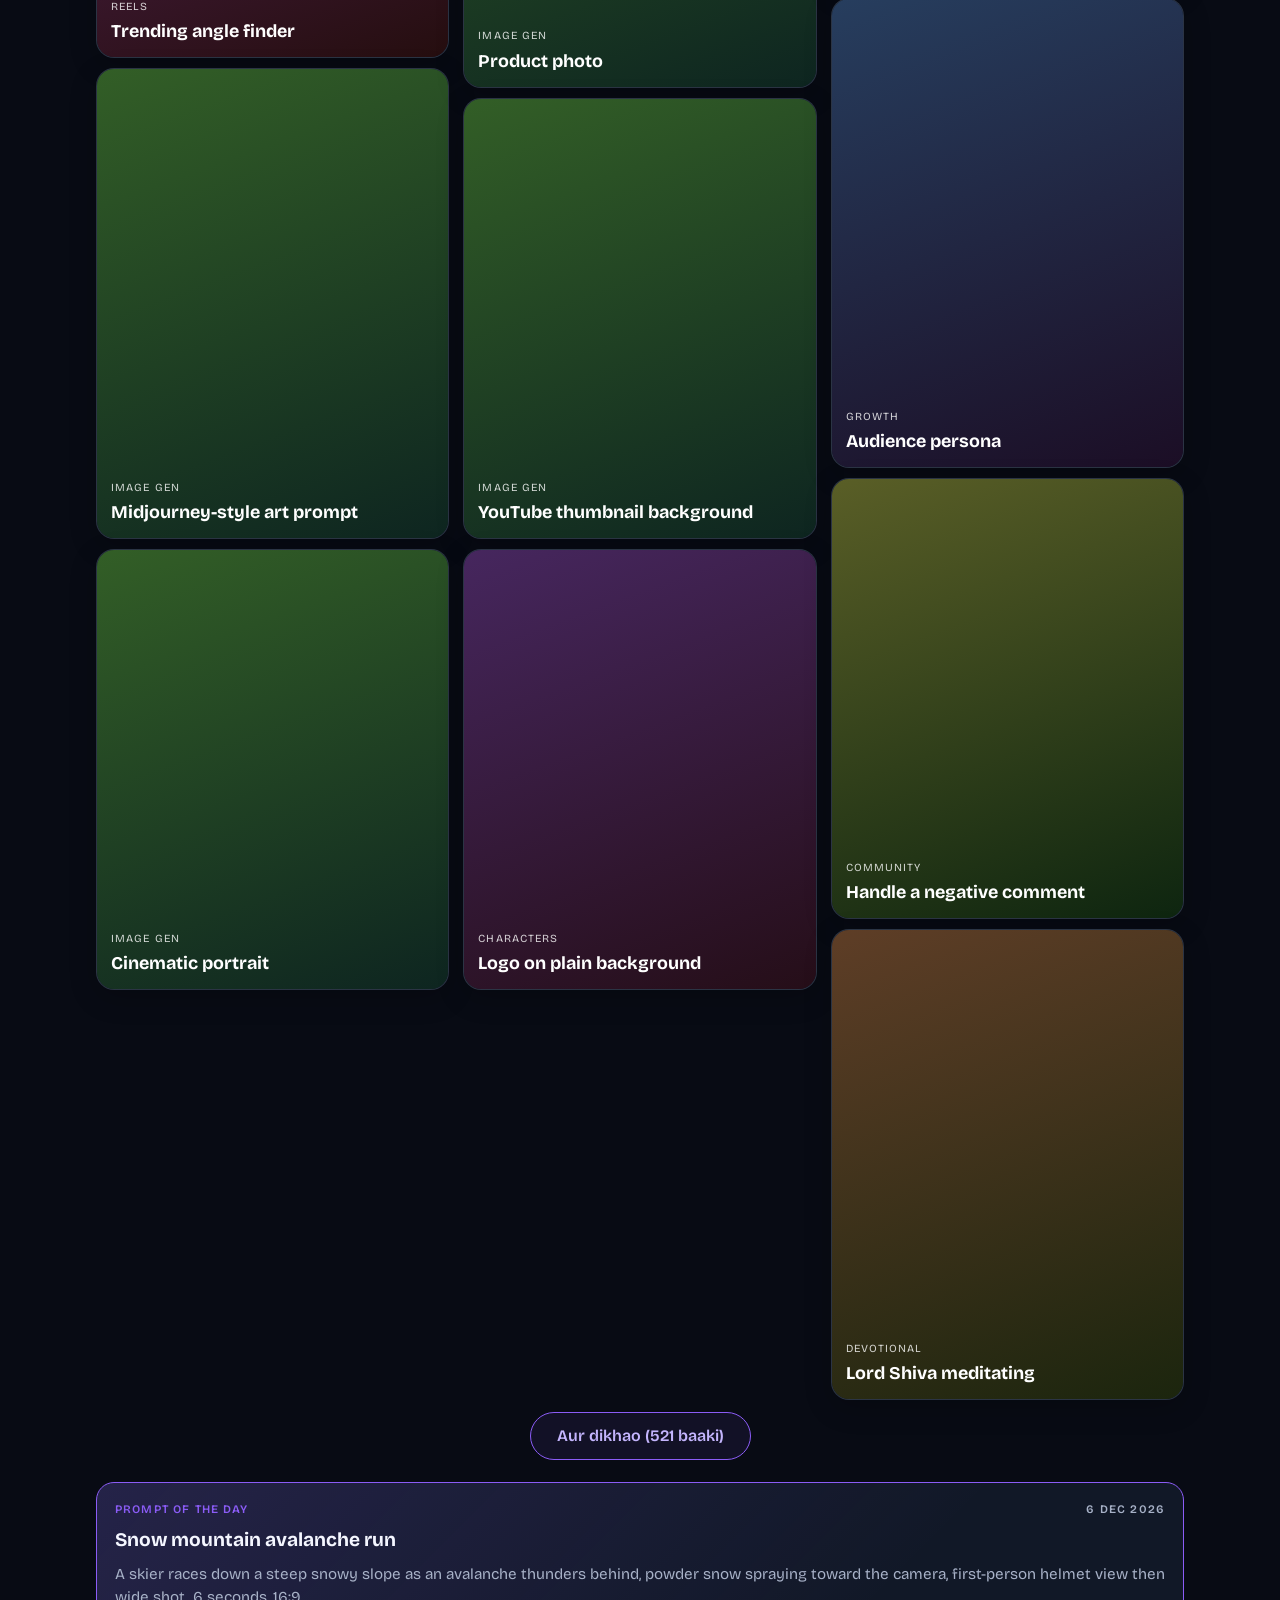
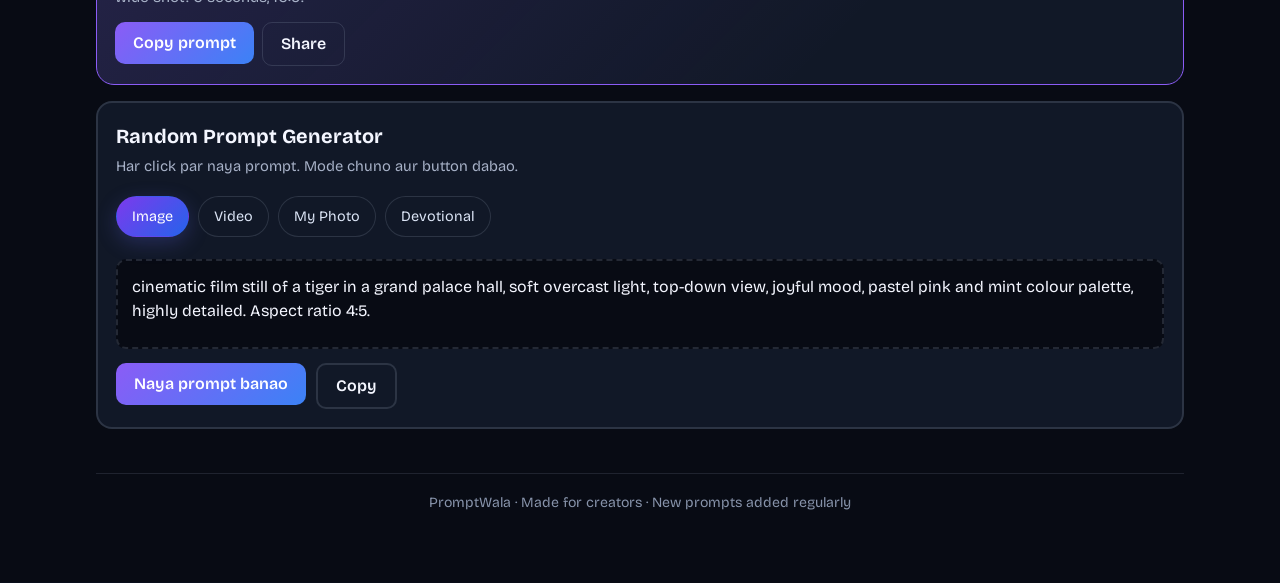
==== commit 89dace6f: "Add promptwala-4-library.js script to index.html" ====
--- a/index.html
+++ b/index.html
@@ -245,6 +245,7 @@
 var sp=document.getElementById("sp"),sc=document.getElementById("sc");if(sp){sp.textContent=PROMPTS.length}if(sc){var u=[];PROMPTS.forEach(function(x){if(u.indexOf(x.c)<0)u.push(x.c)});sc.textContent=u.length}
 </script>
   <script src="promptwala-3-generator.js?v=1"></script>
+  <script src="promptwala-4-library.js?v=1"></script>
   <script src="promptwala-2.js?v=1"></script>
 </body>
 </html>
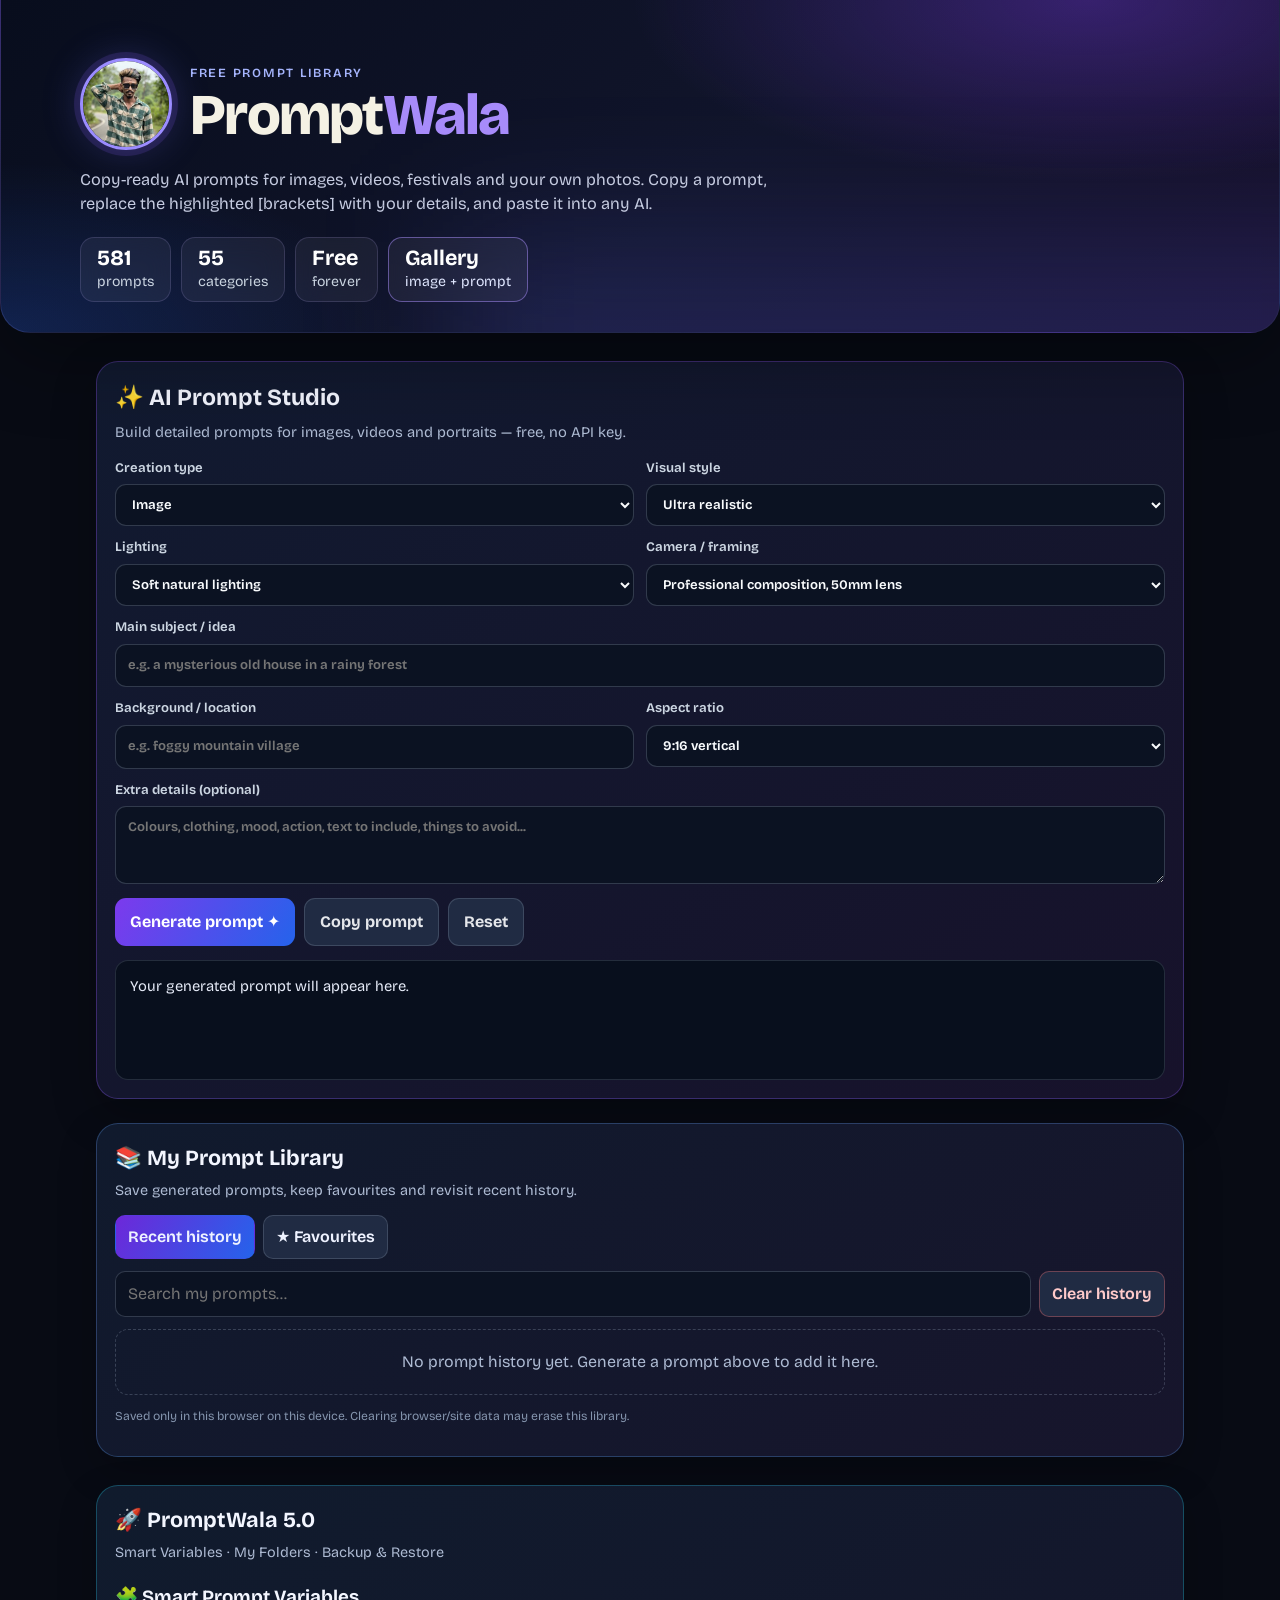
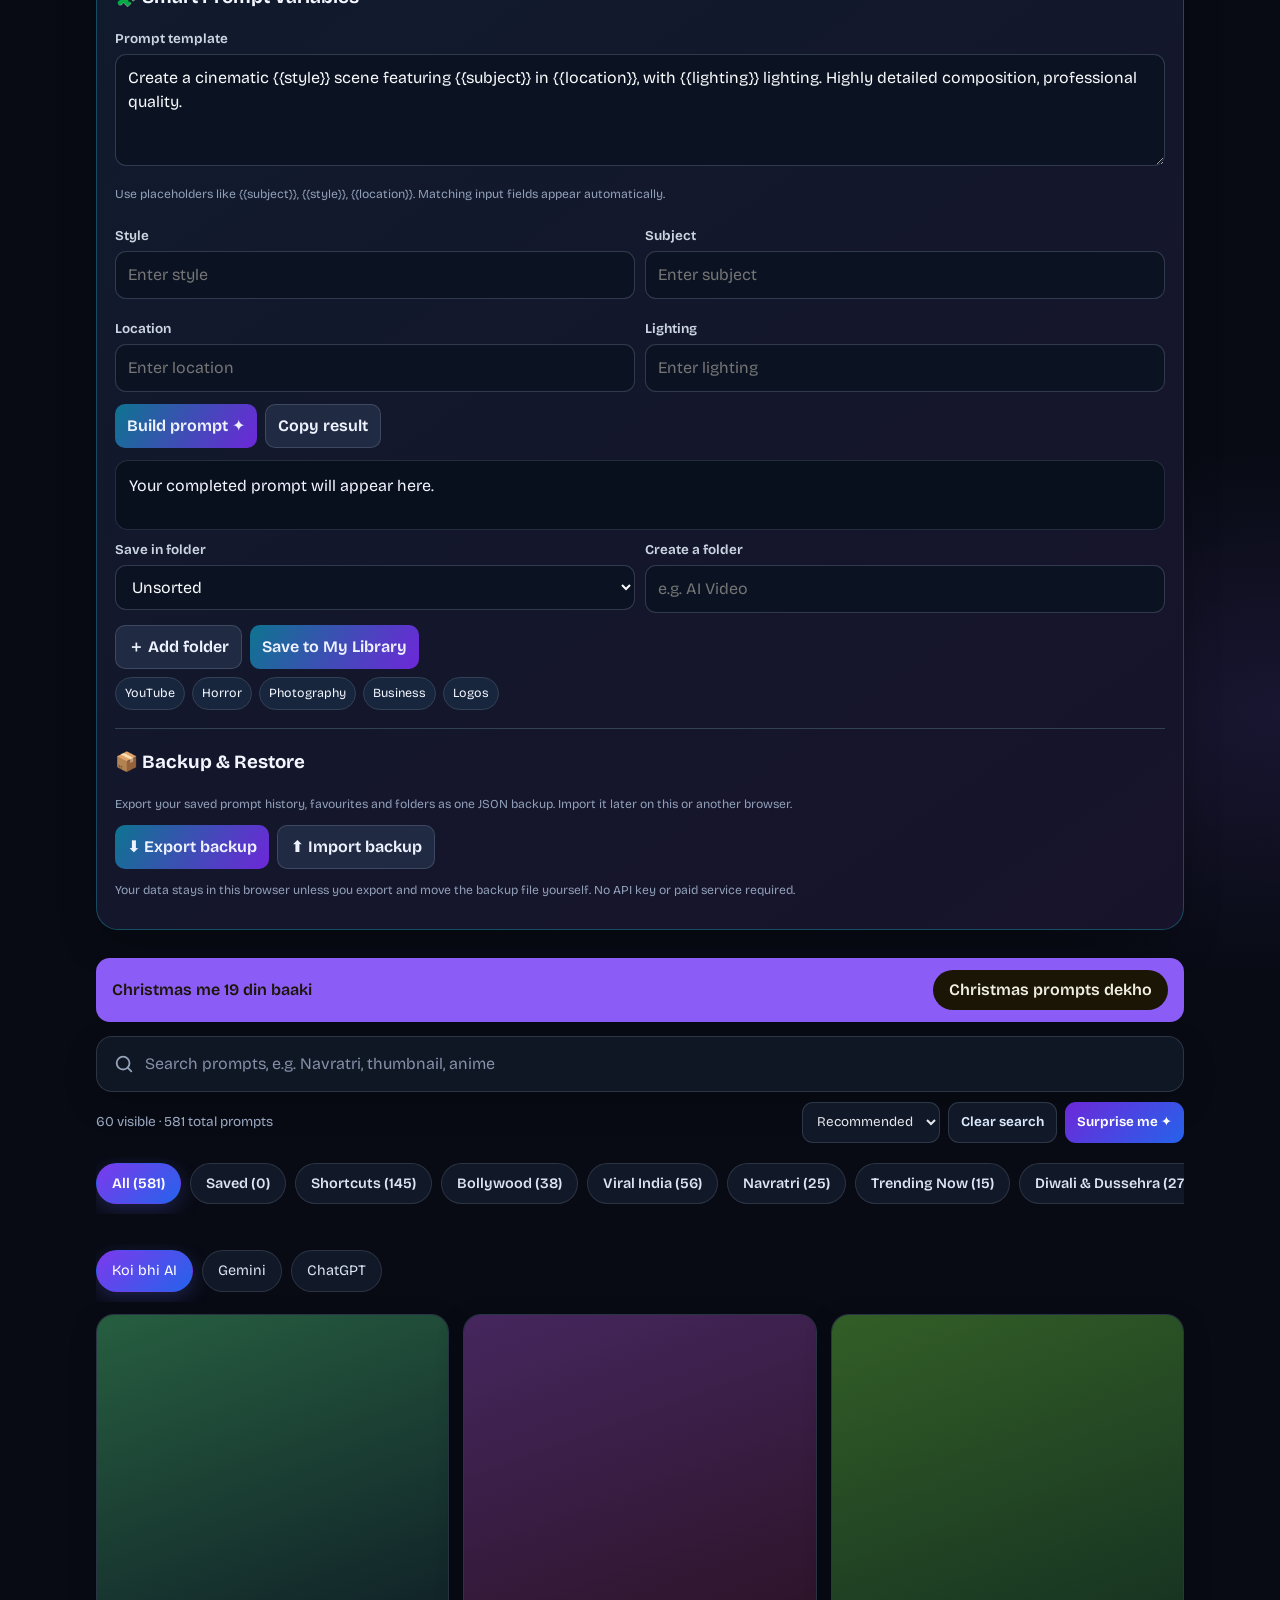
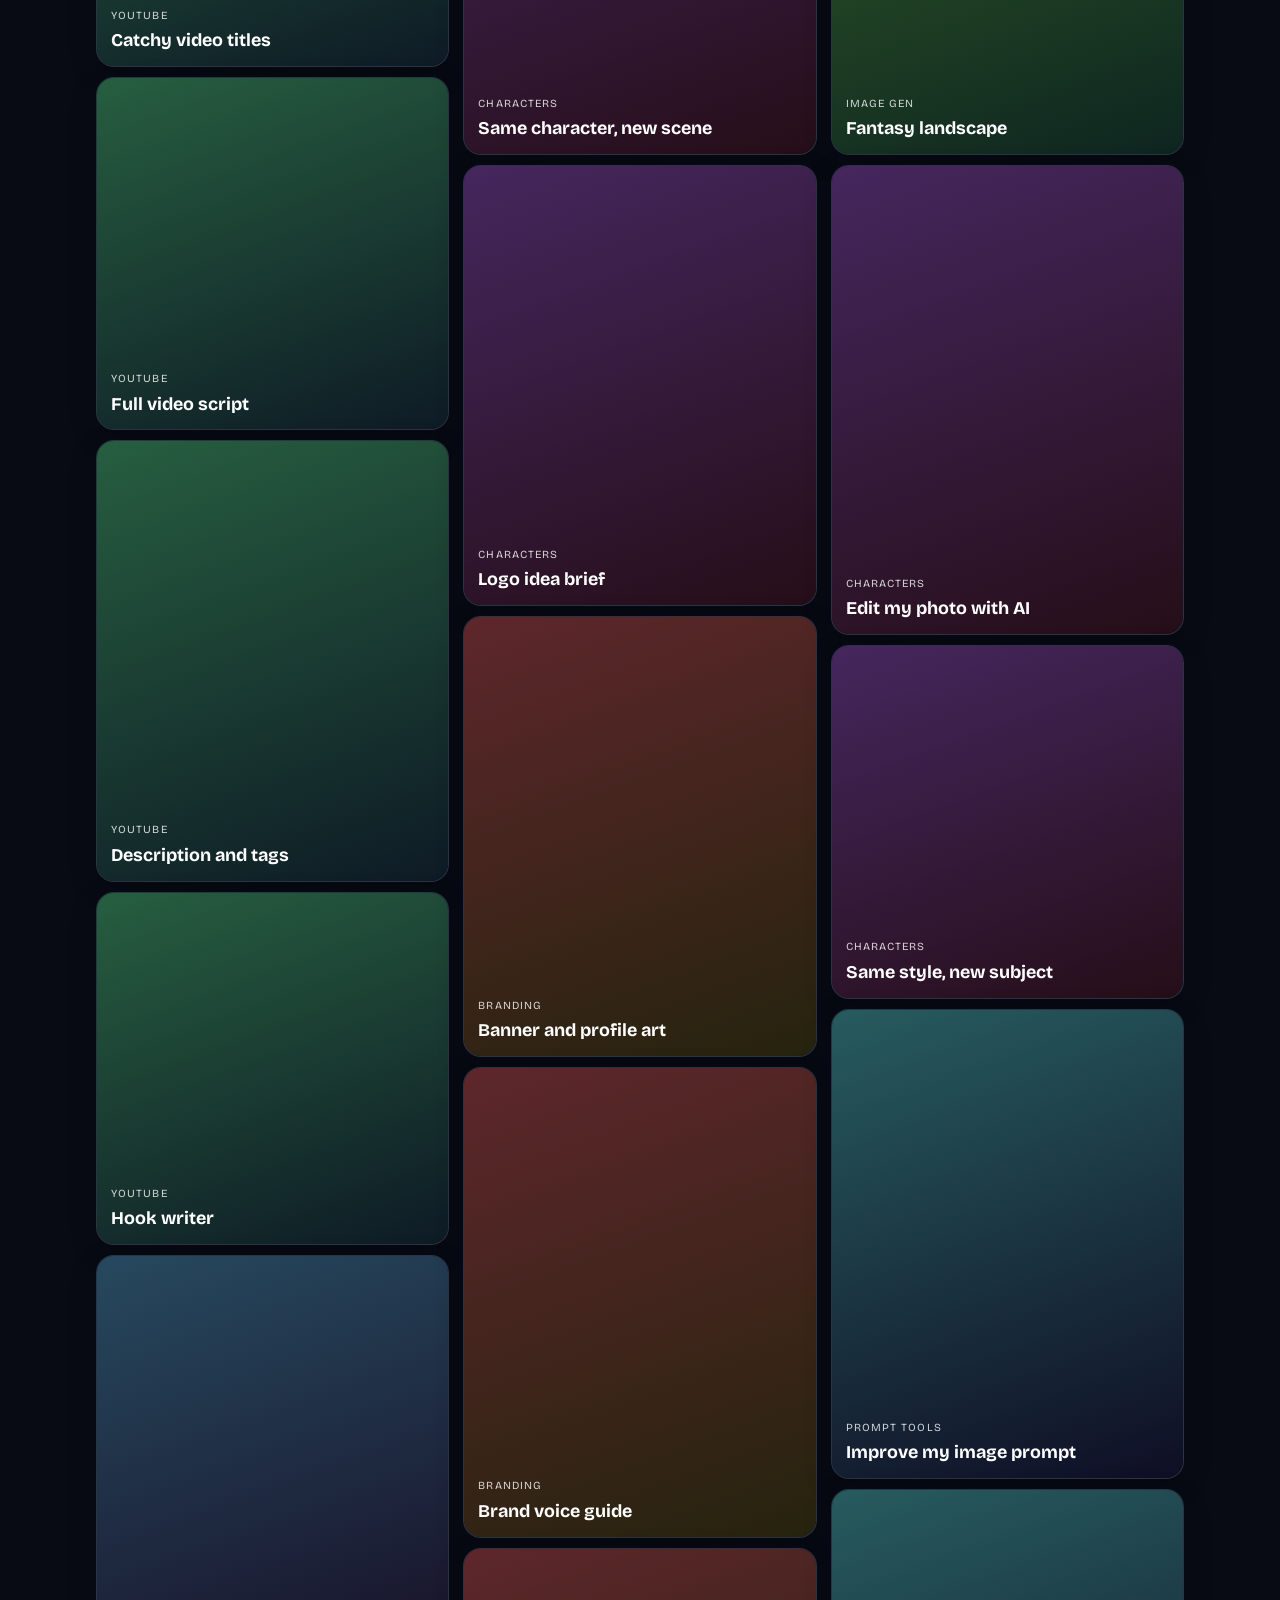
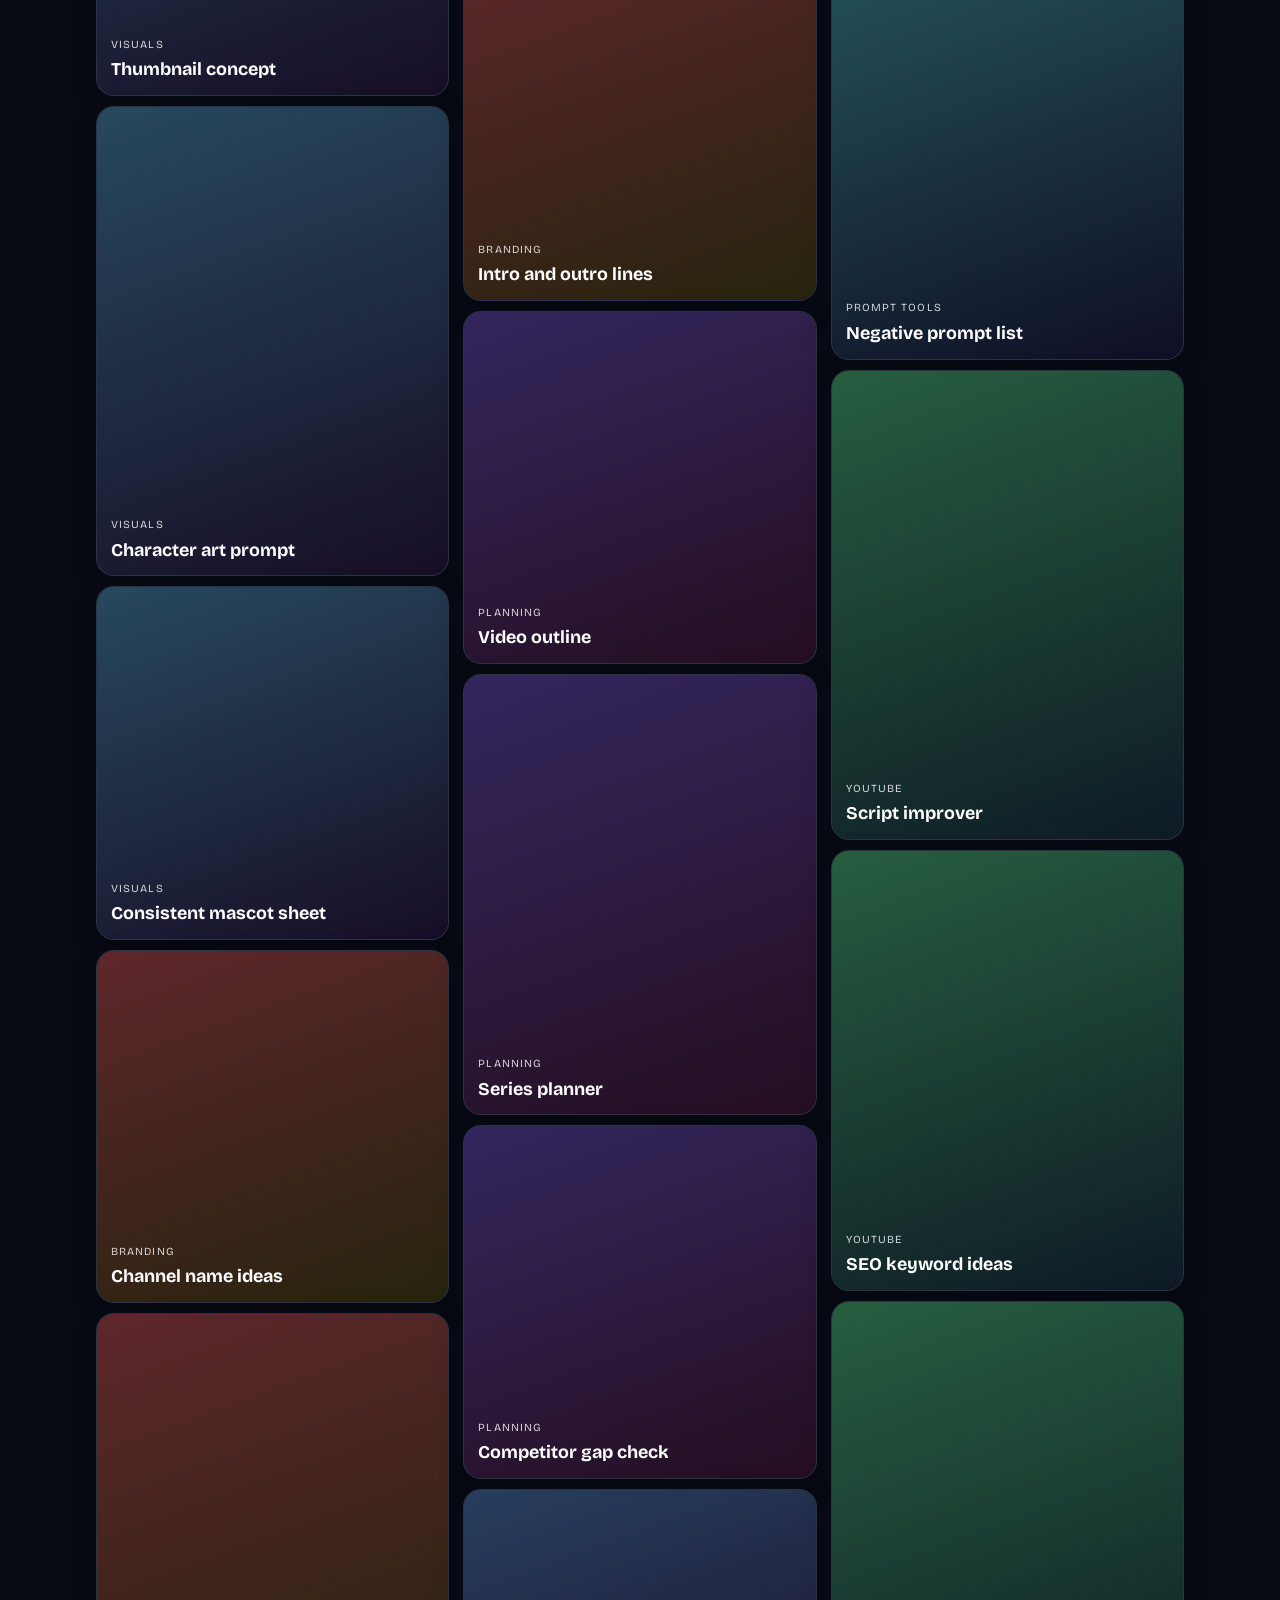
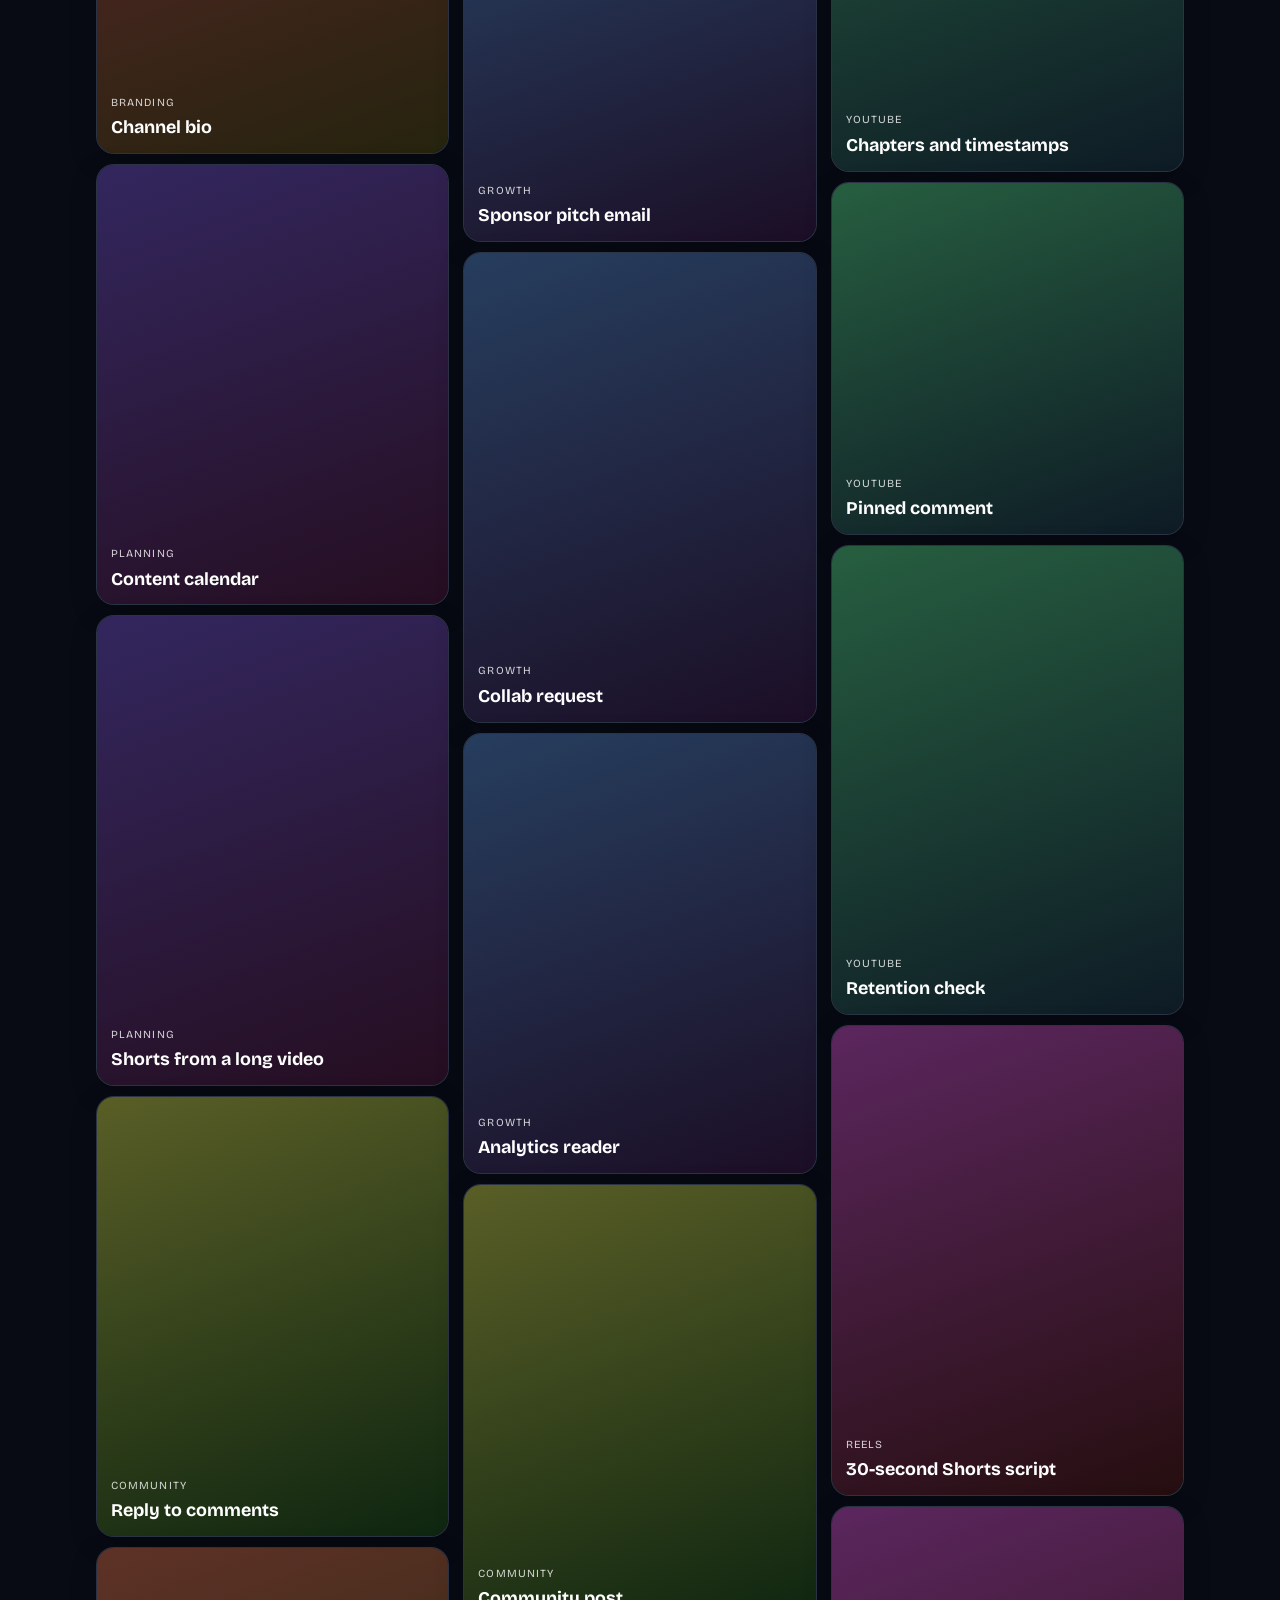
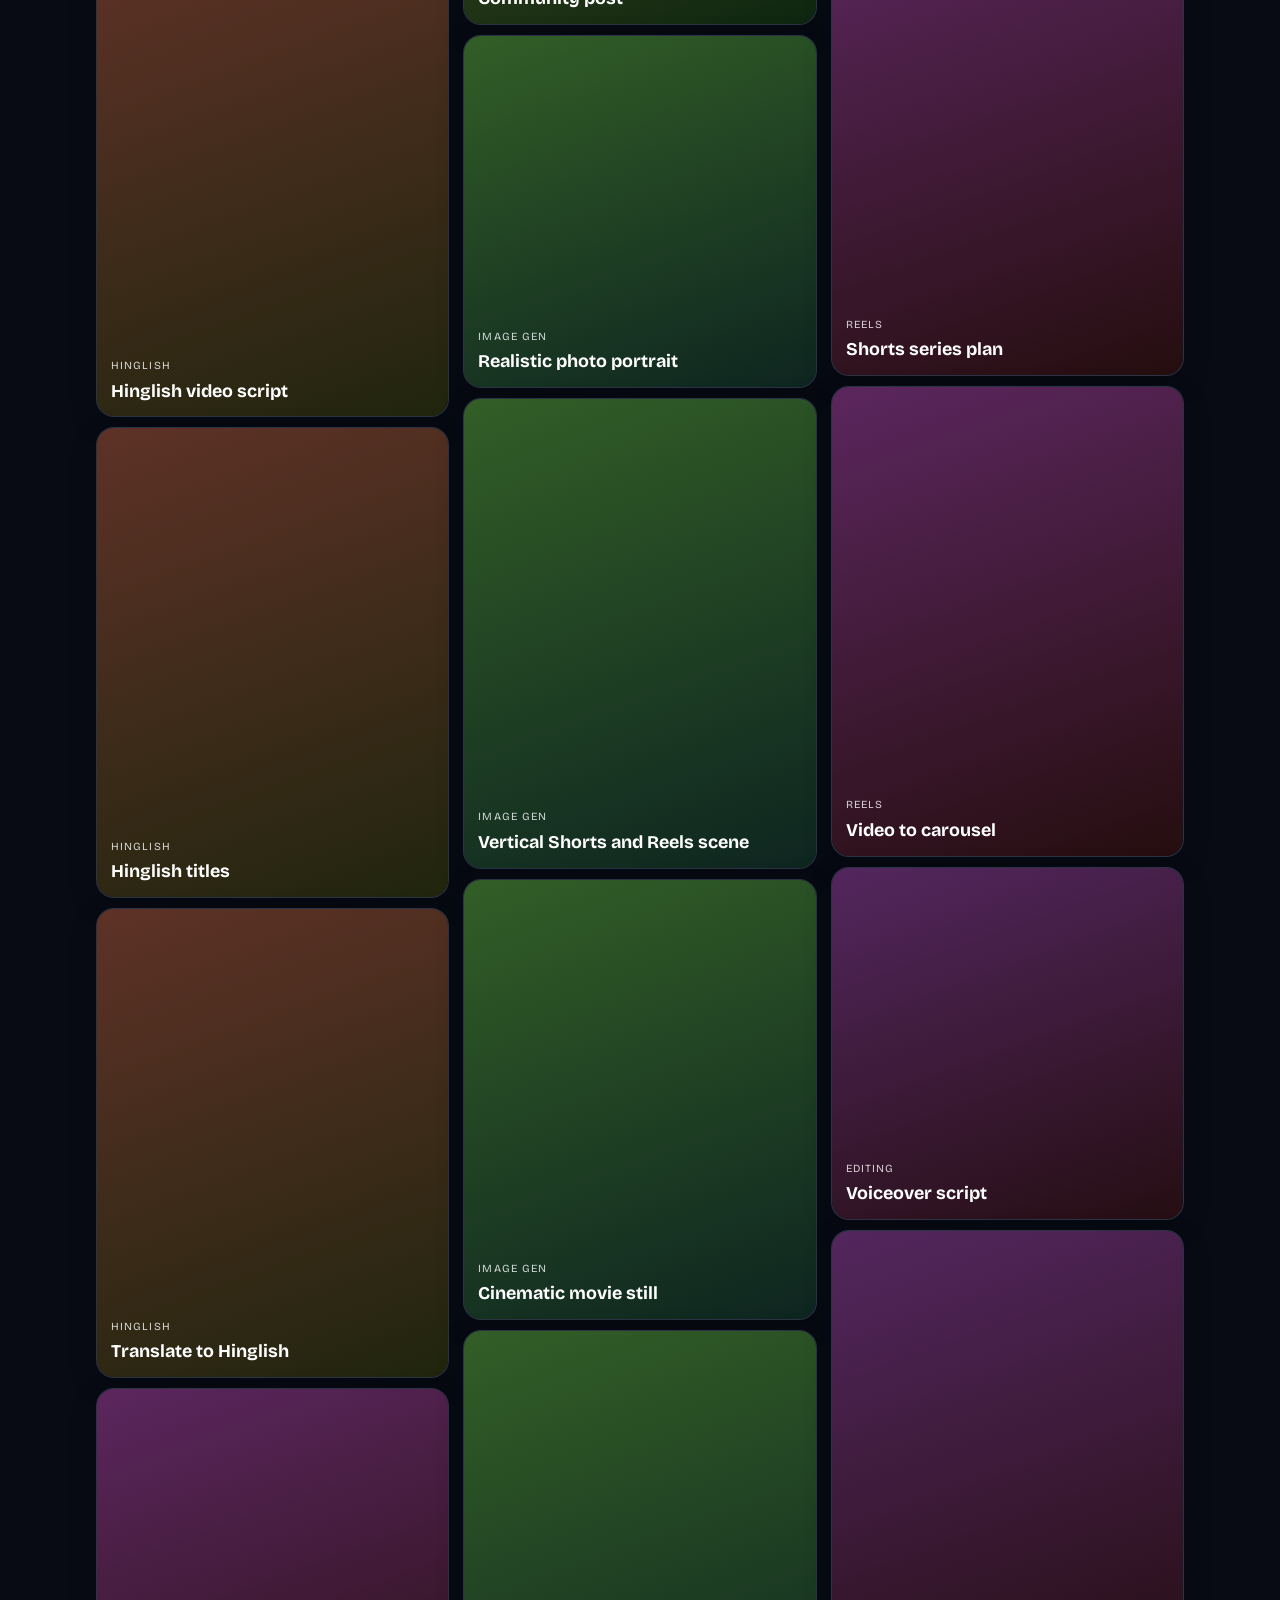
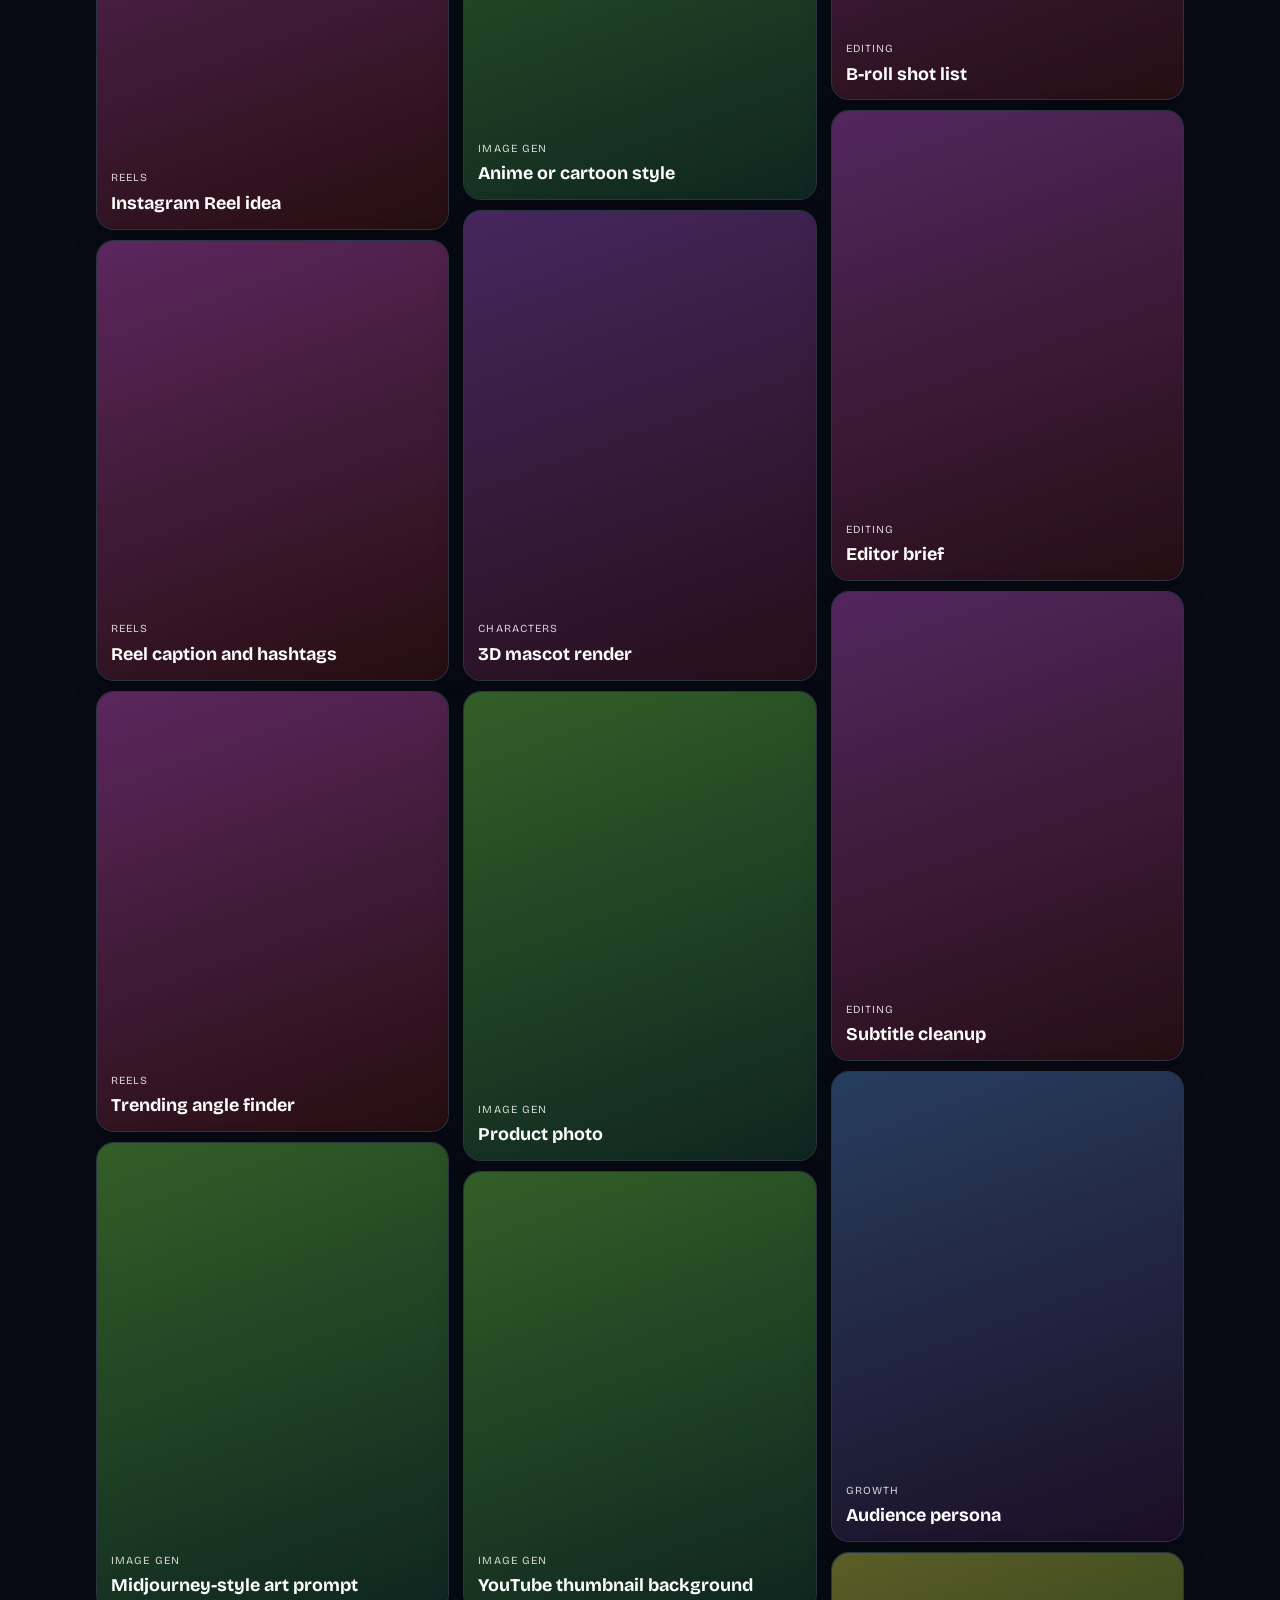
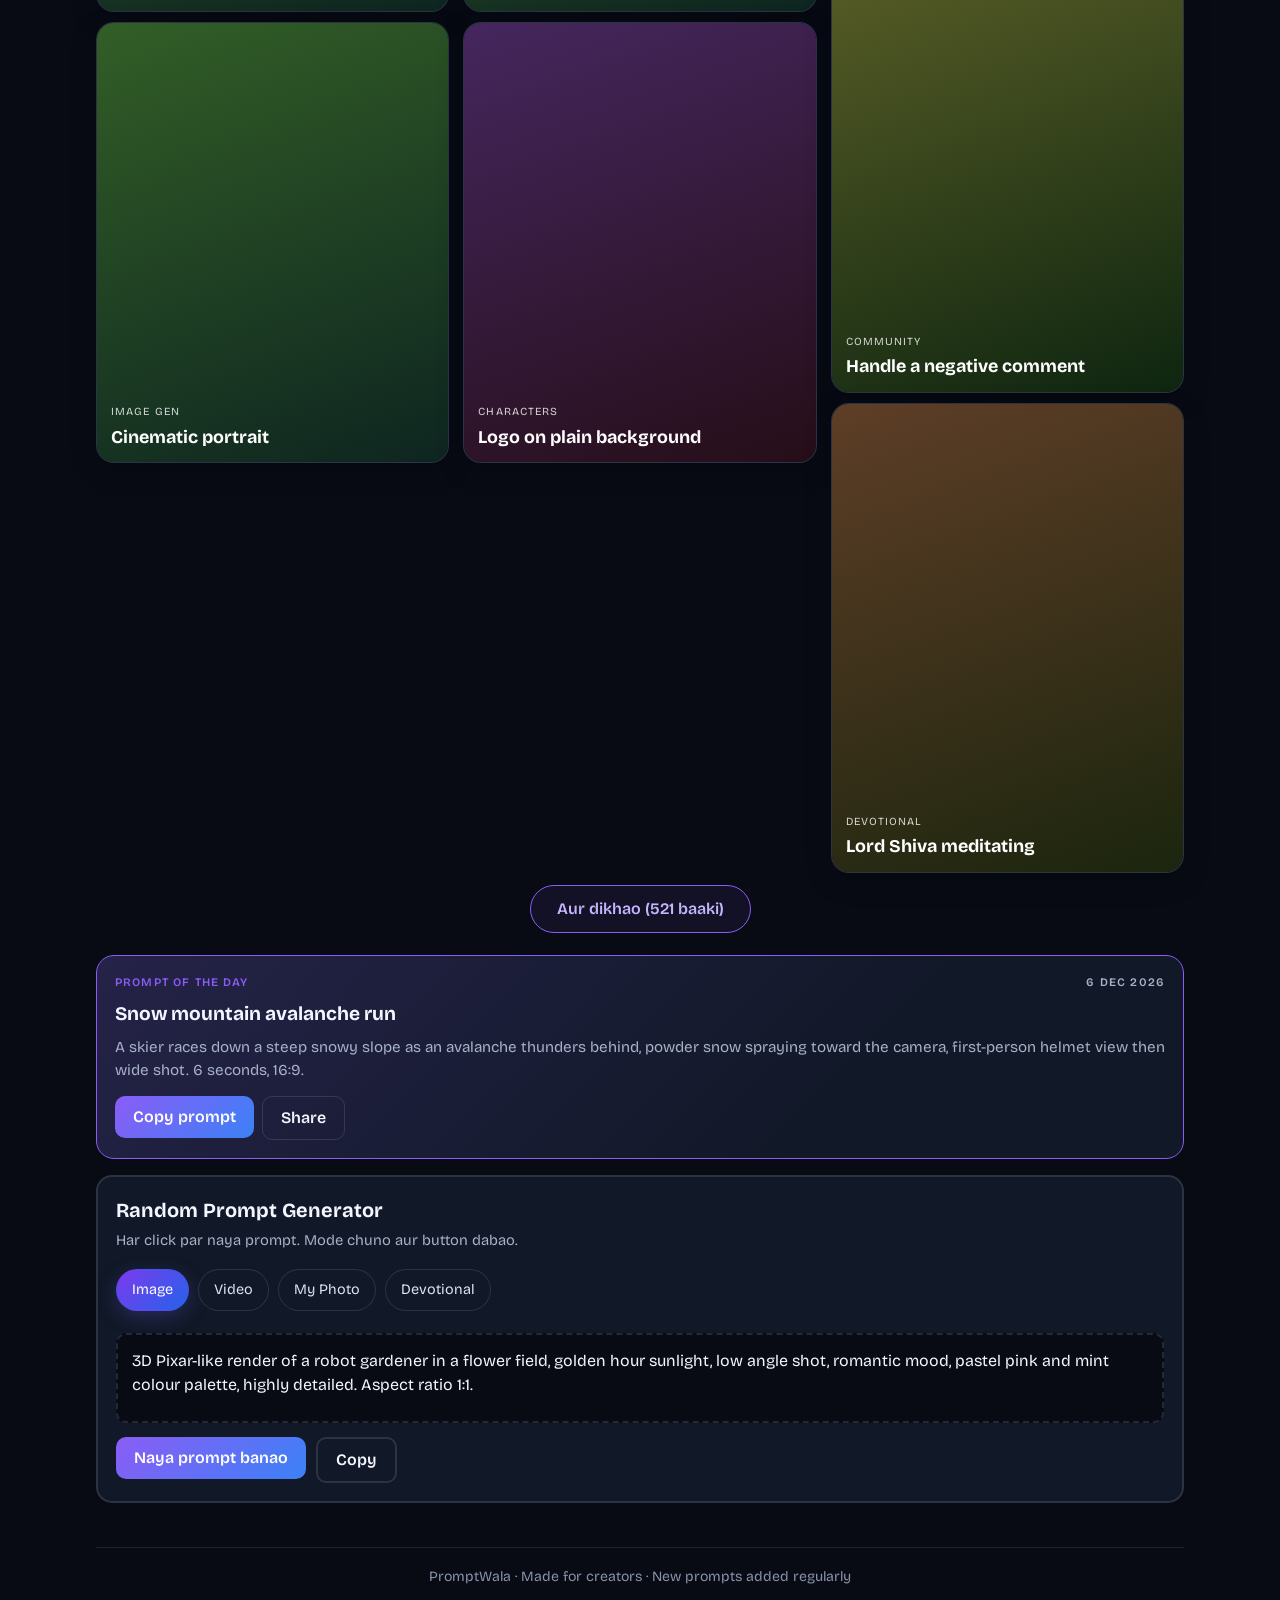
==== commit 1703bf7b: "Add promptwala-5-tools.js script to index.html" ====
--- a/index.html
+++ b/index.html
@@ -246,6 +246,7 @@
 </script>
   <script src="promptwala-3-generator.js?v=1"></script>
   <script src="promptwala-4-library.js?v=1"></script>
+  <script src="promptwala-5-tools.js?v=1"></script>
   <script src="promptwala-2.js?v=1"></script>
 </body>
 </html>
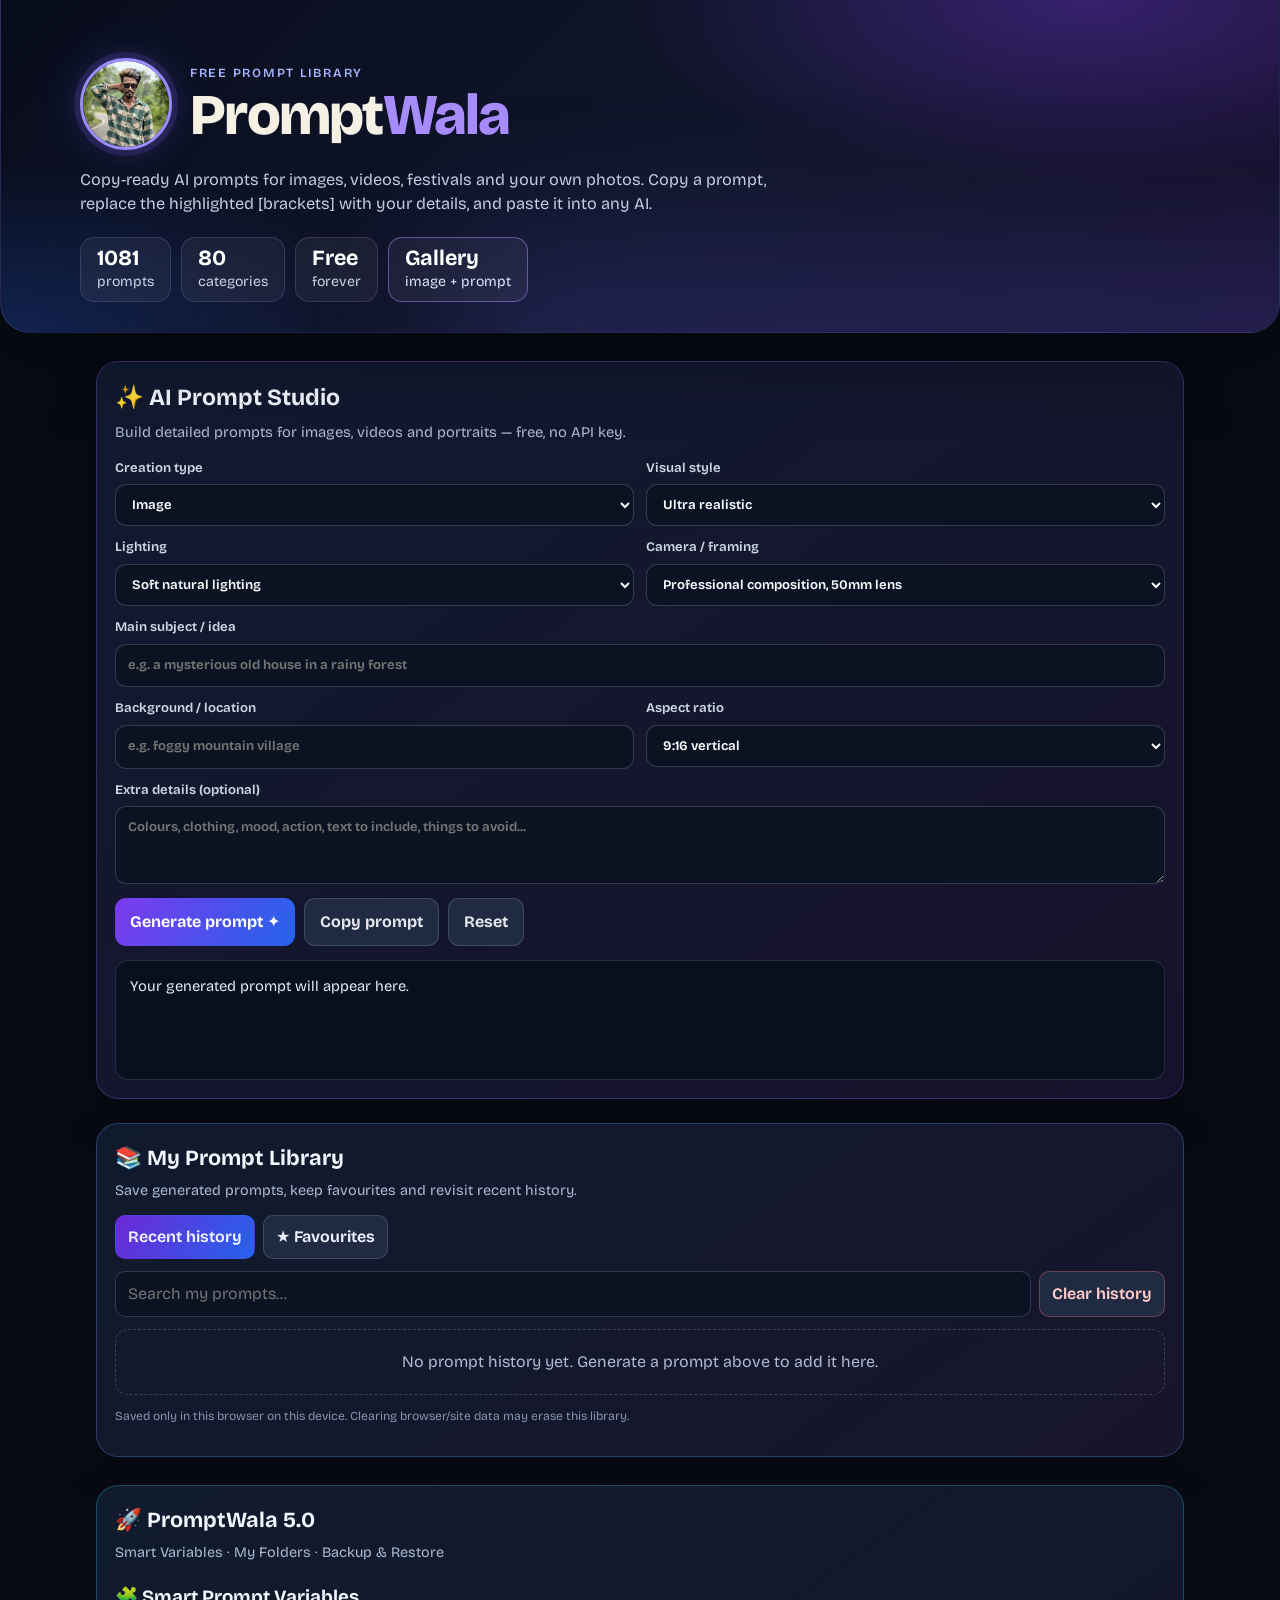
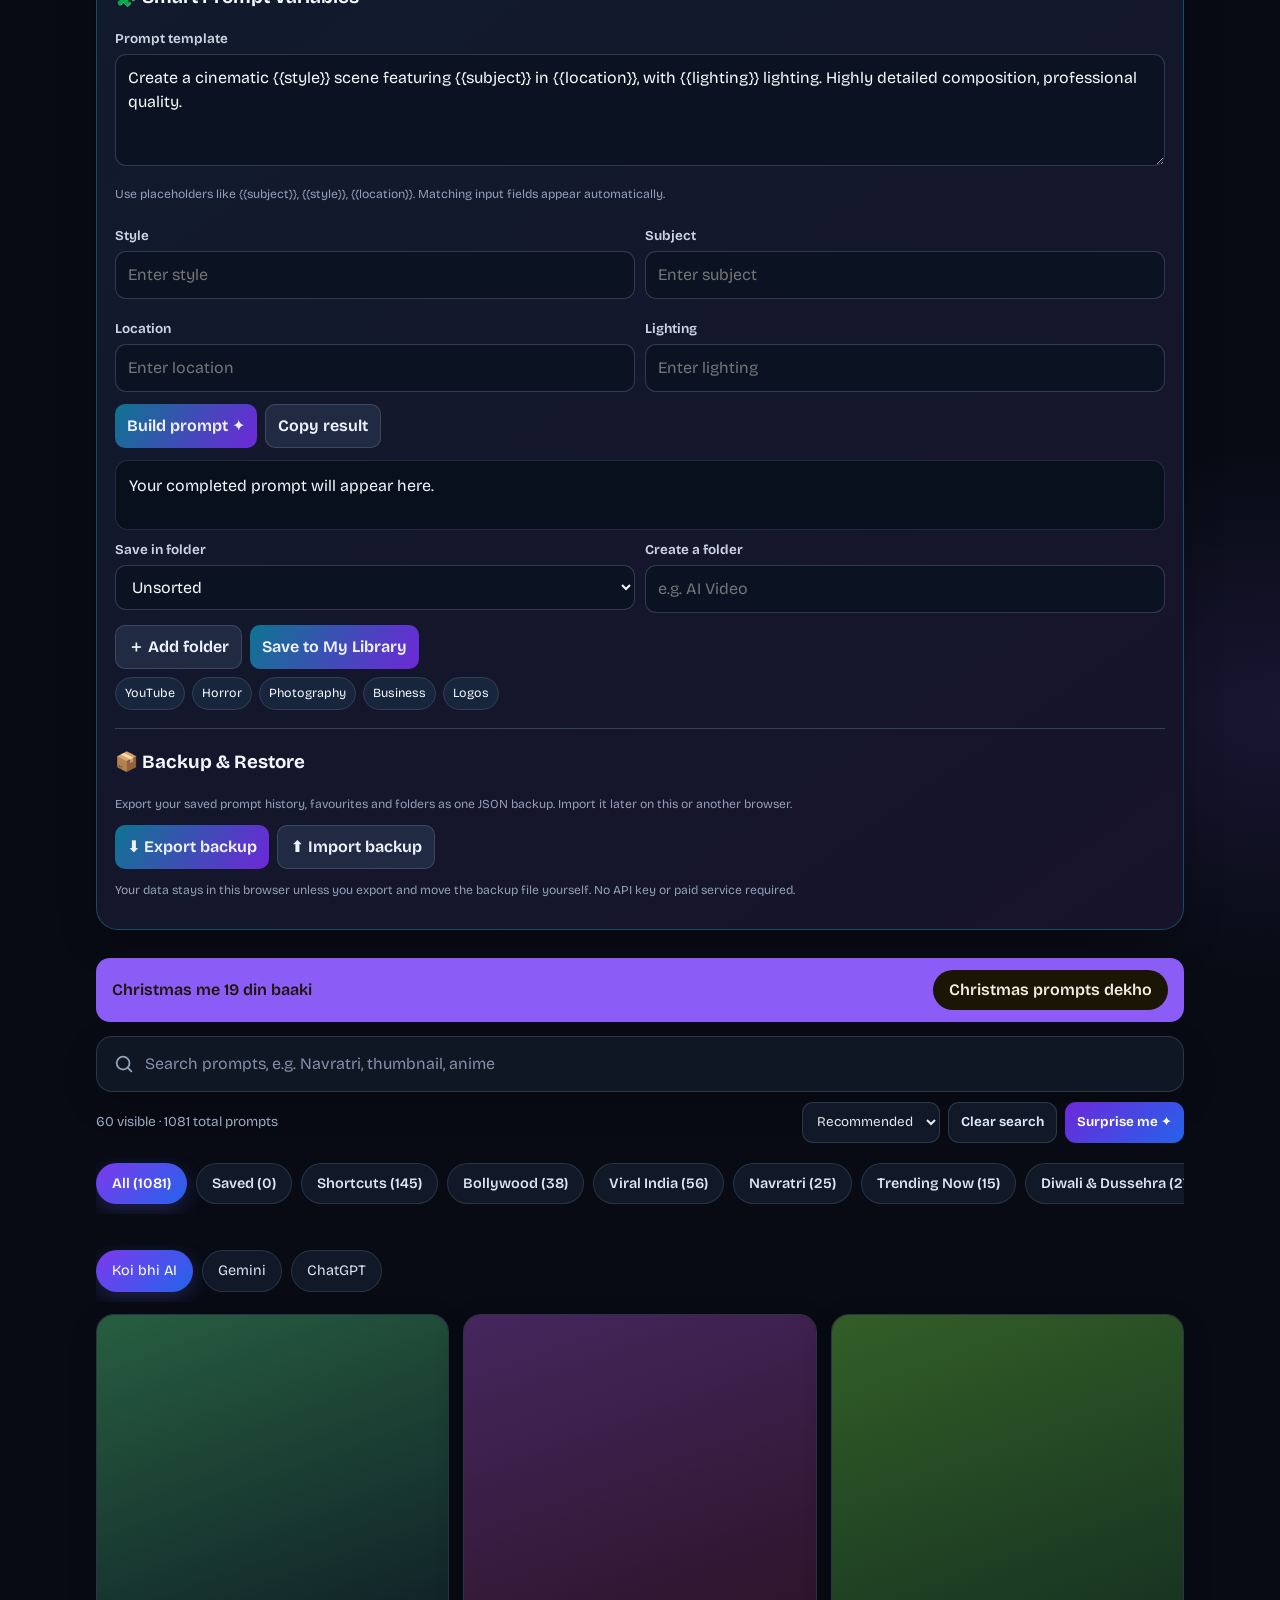
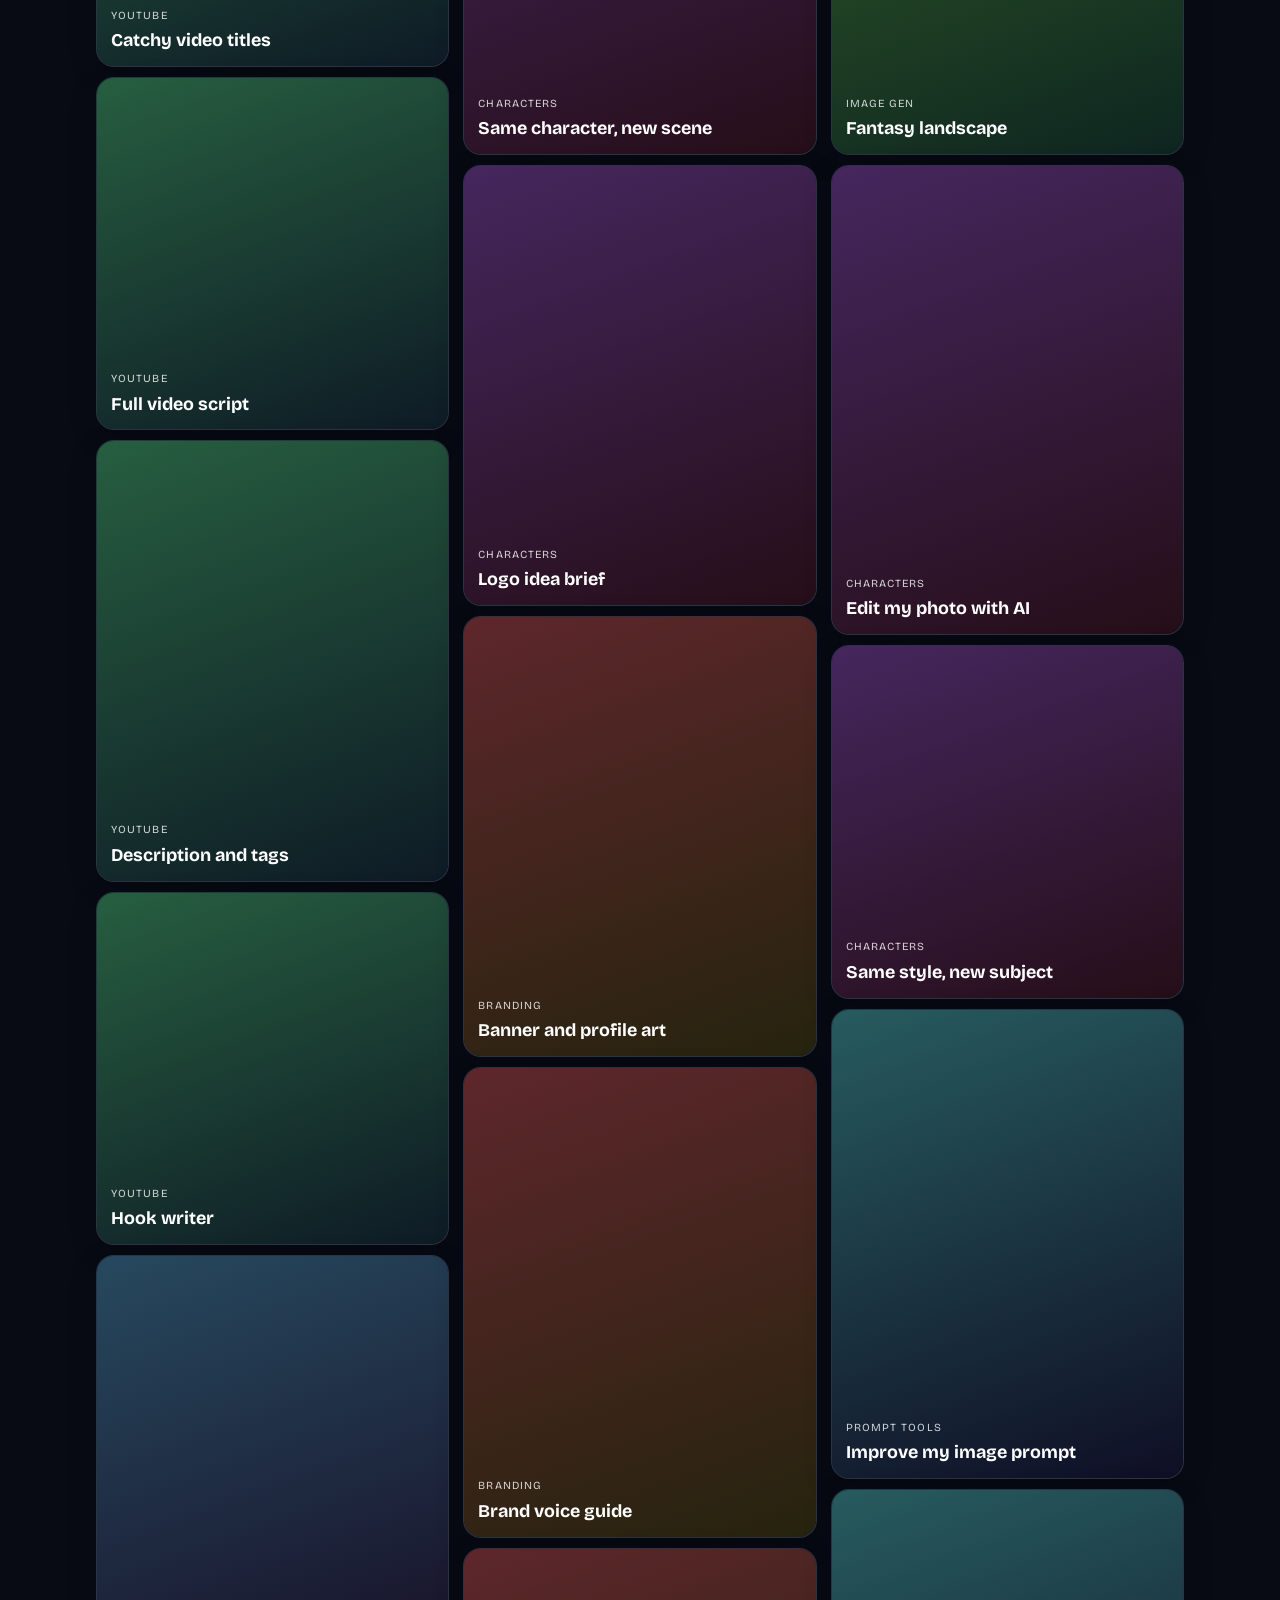
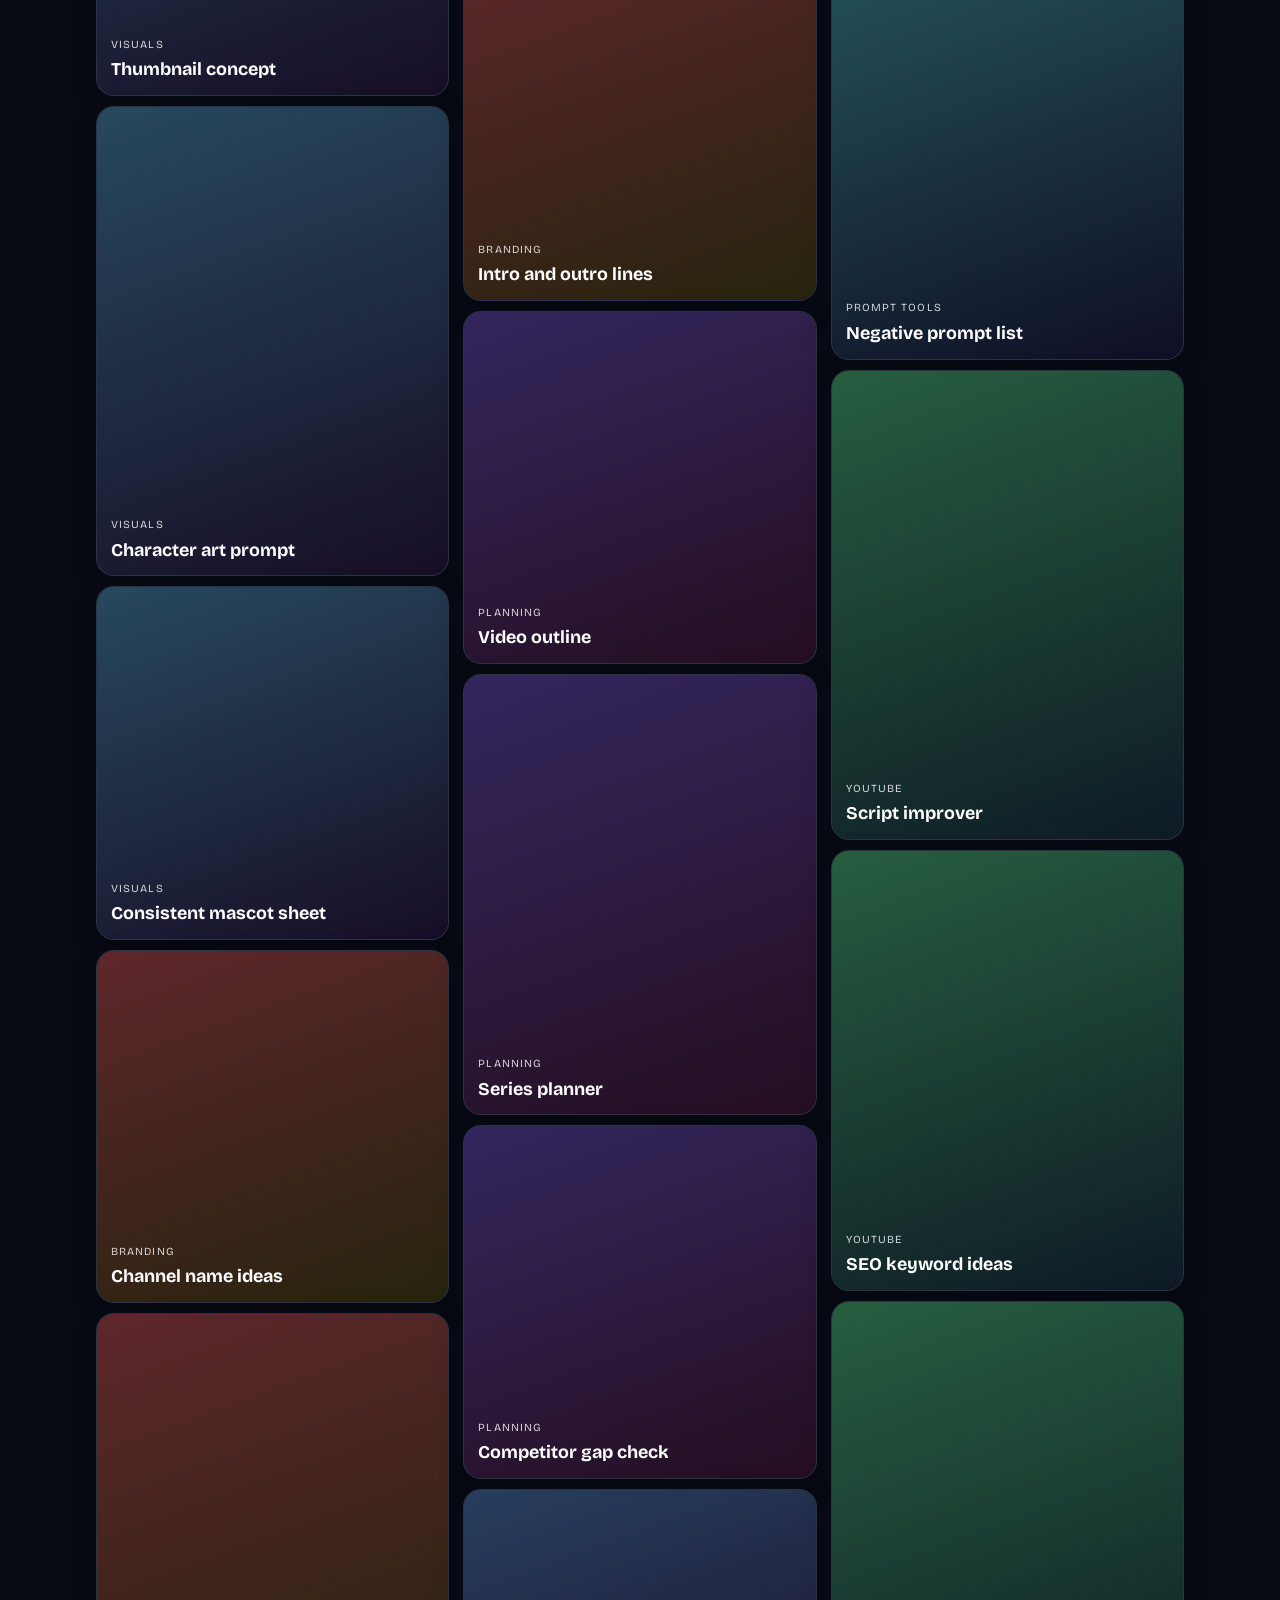
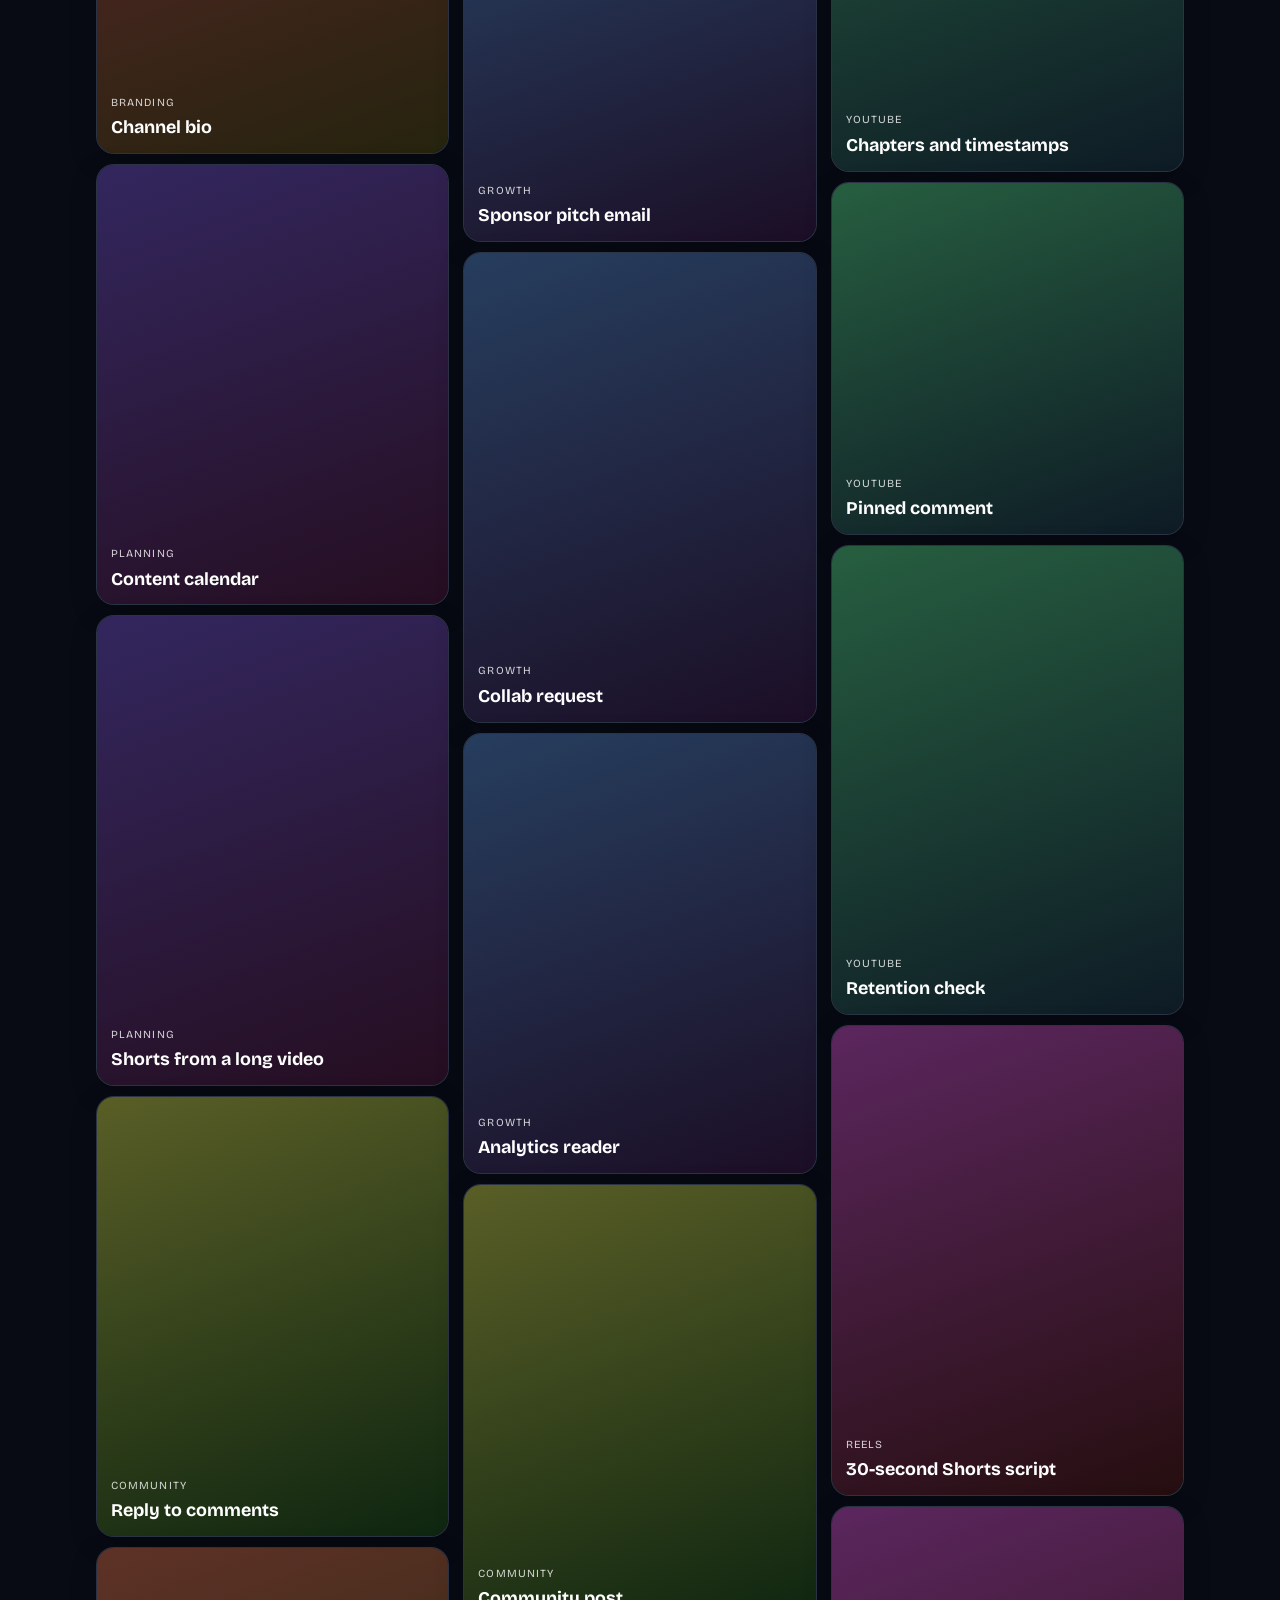
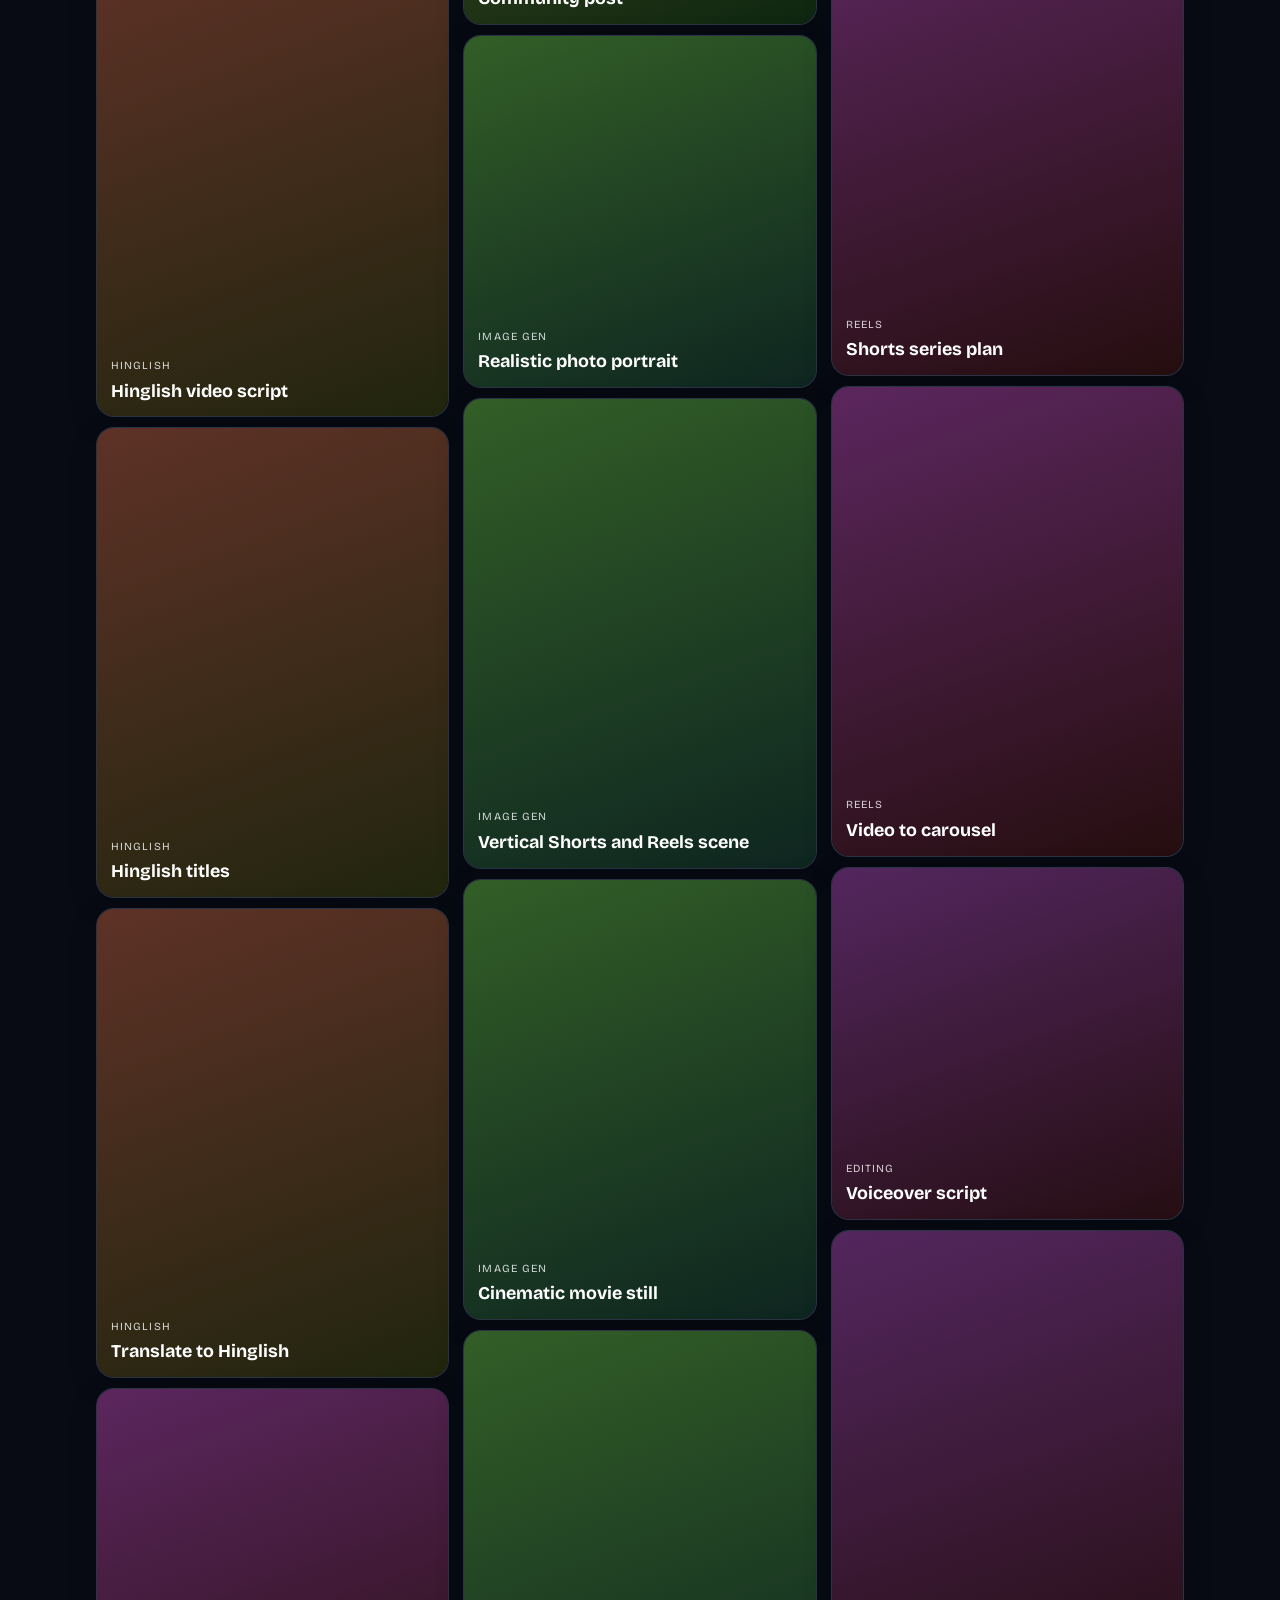
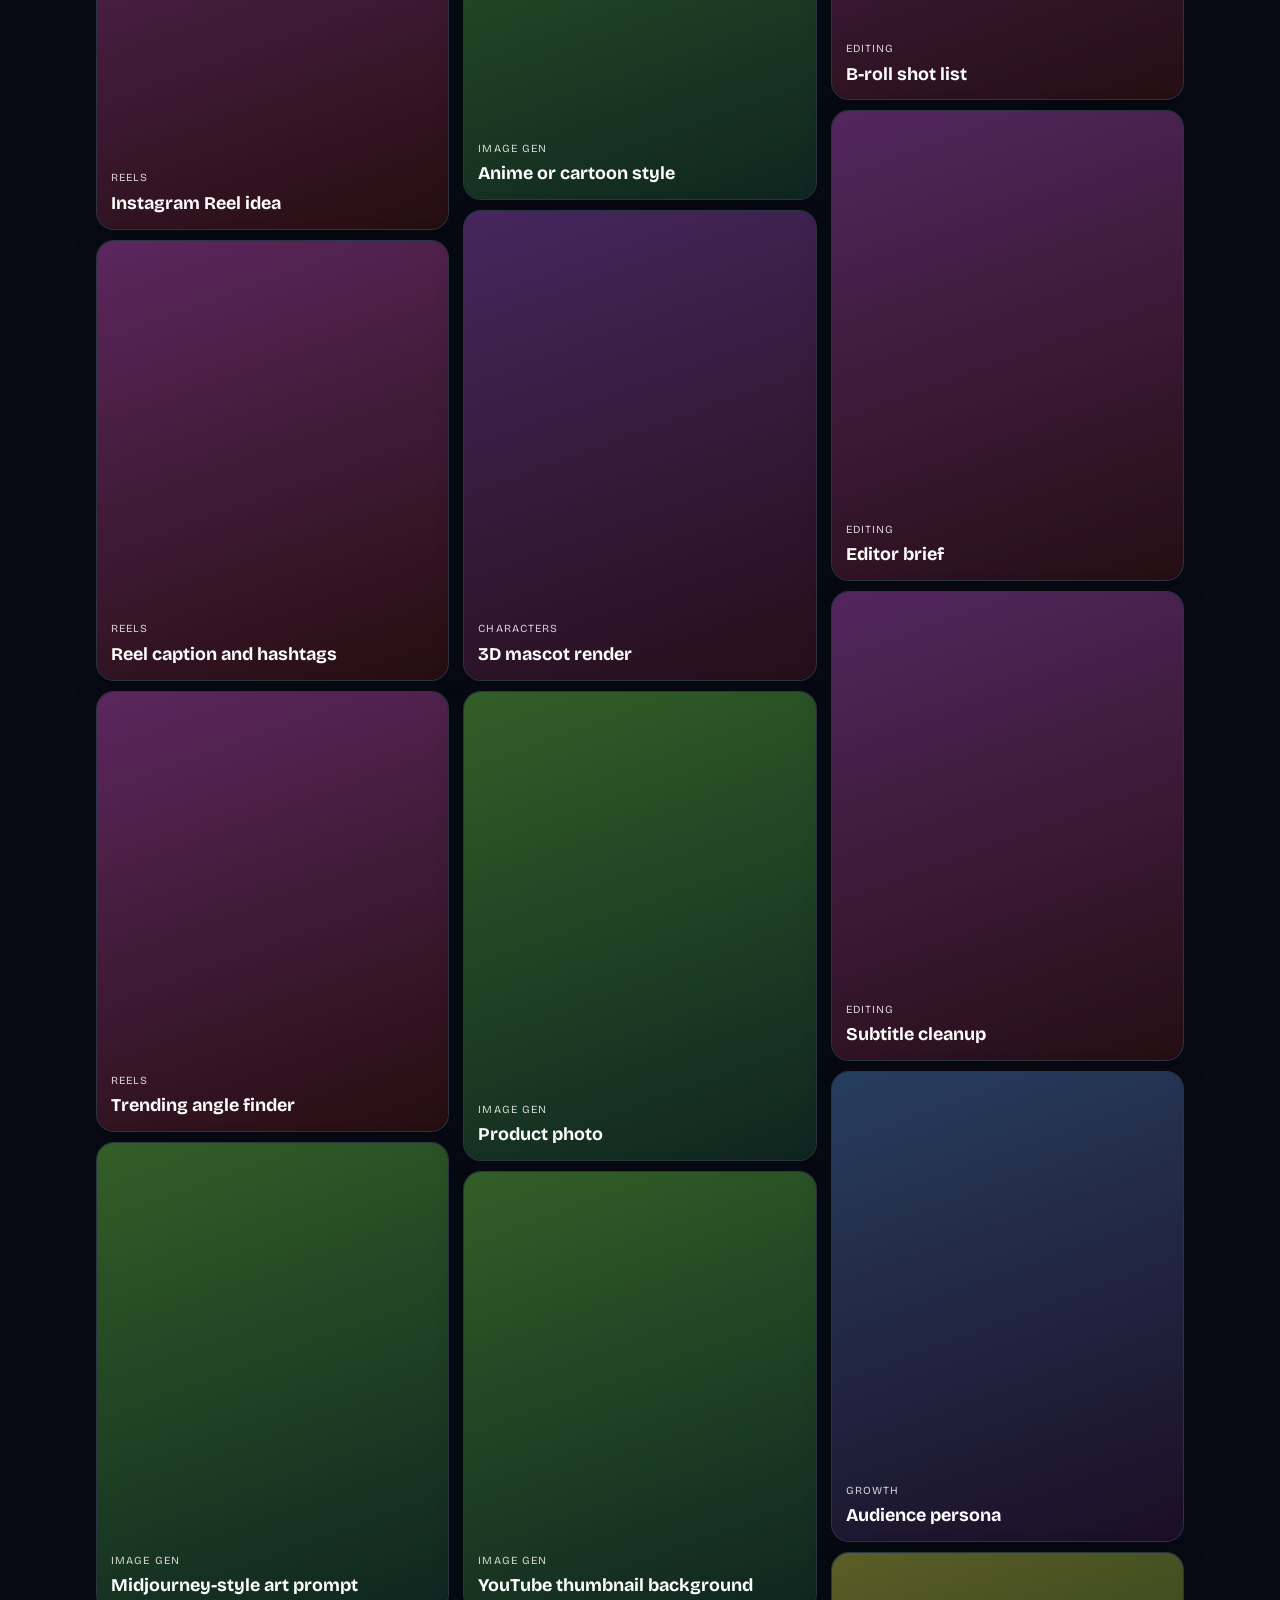
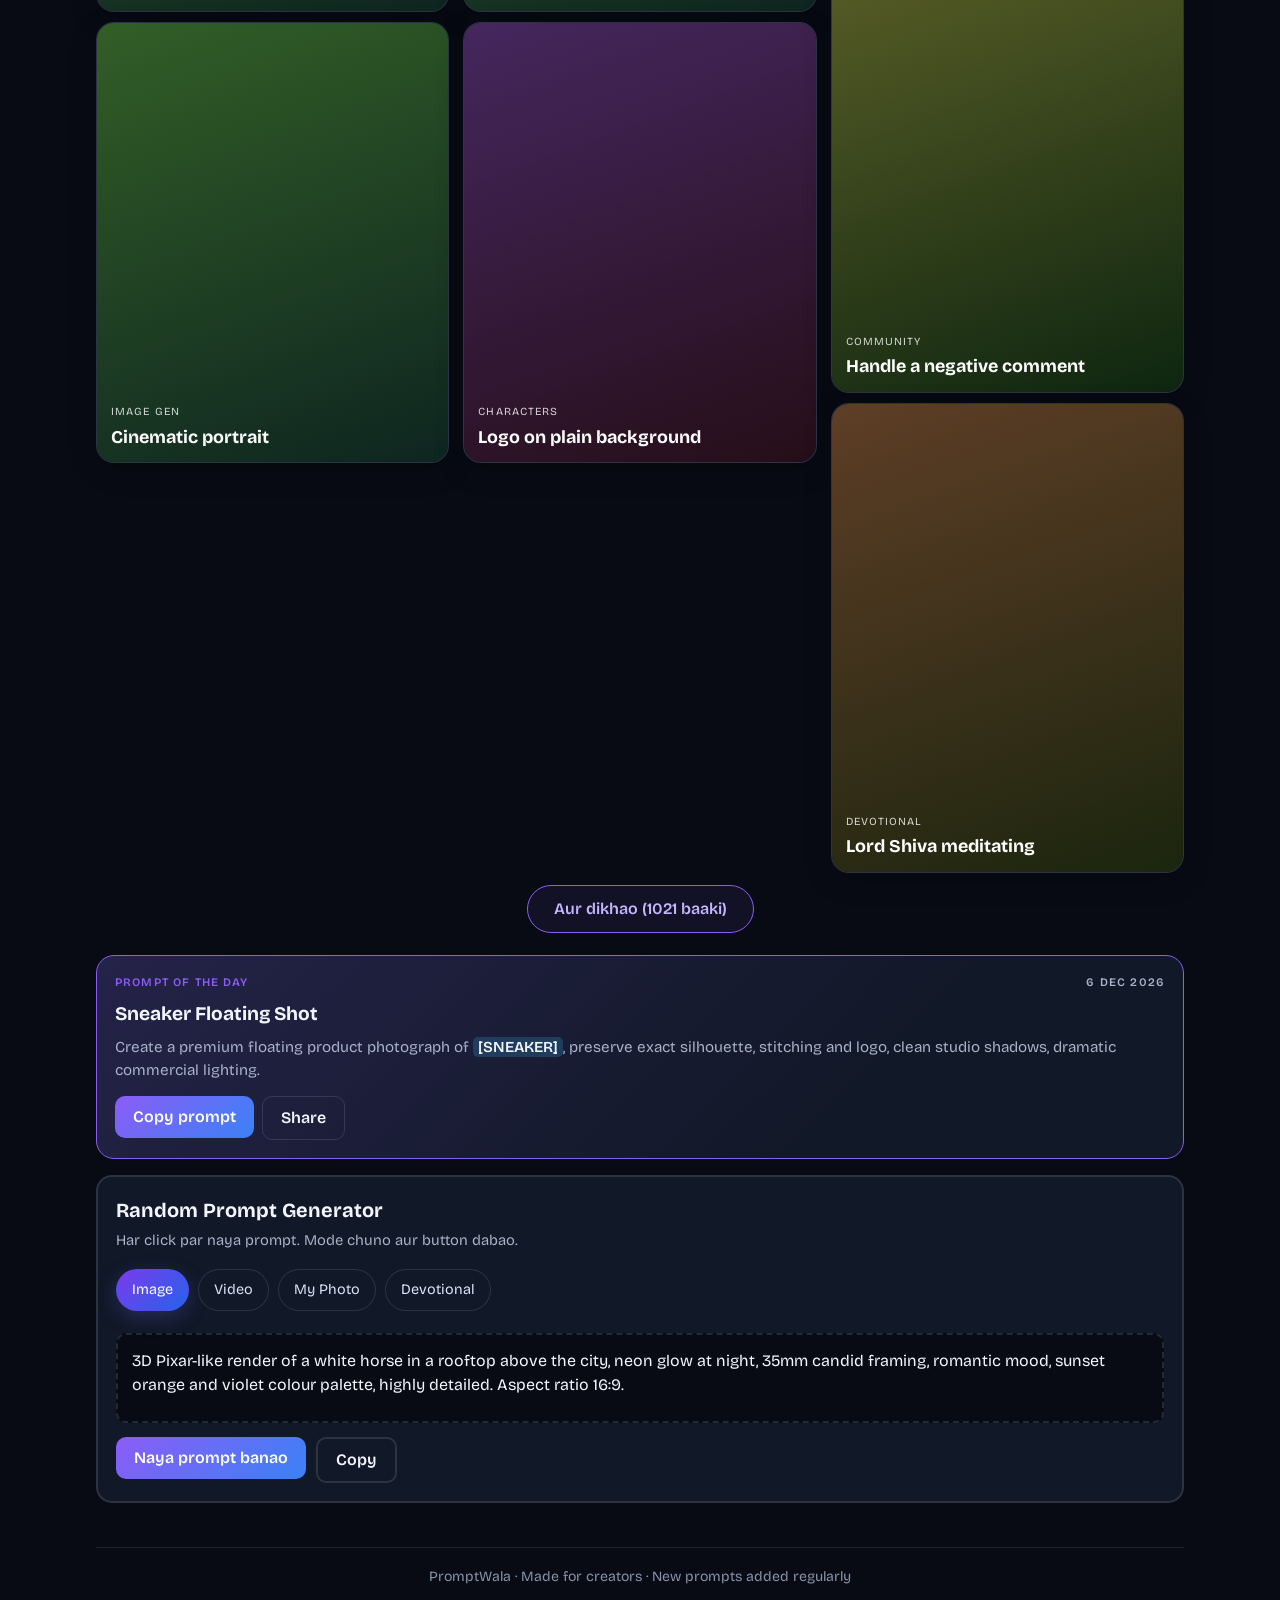
==== commit 84e6f9ef: "Add prompts25.js script to index.html" ====
--- a/index.html
+++ b/index.html
@@ -146,6 +146,7 @@
 <script src="prompts21.js"></script>
 <script src="prompts22.js"></script>
 <script src="prompts23.js"></script>
+<script src="prompts25.js"></script>
 <script src="prompt-images.js"></script>
 <script src="prompts7.js"></script>
 <script src="gen.js"></script>
